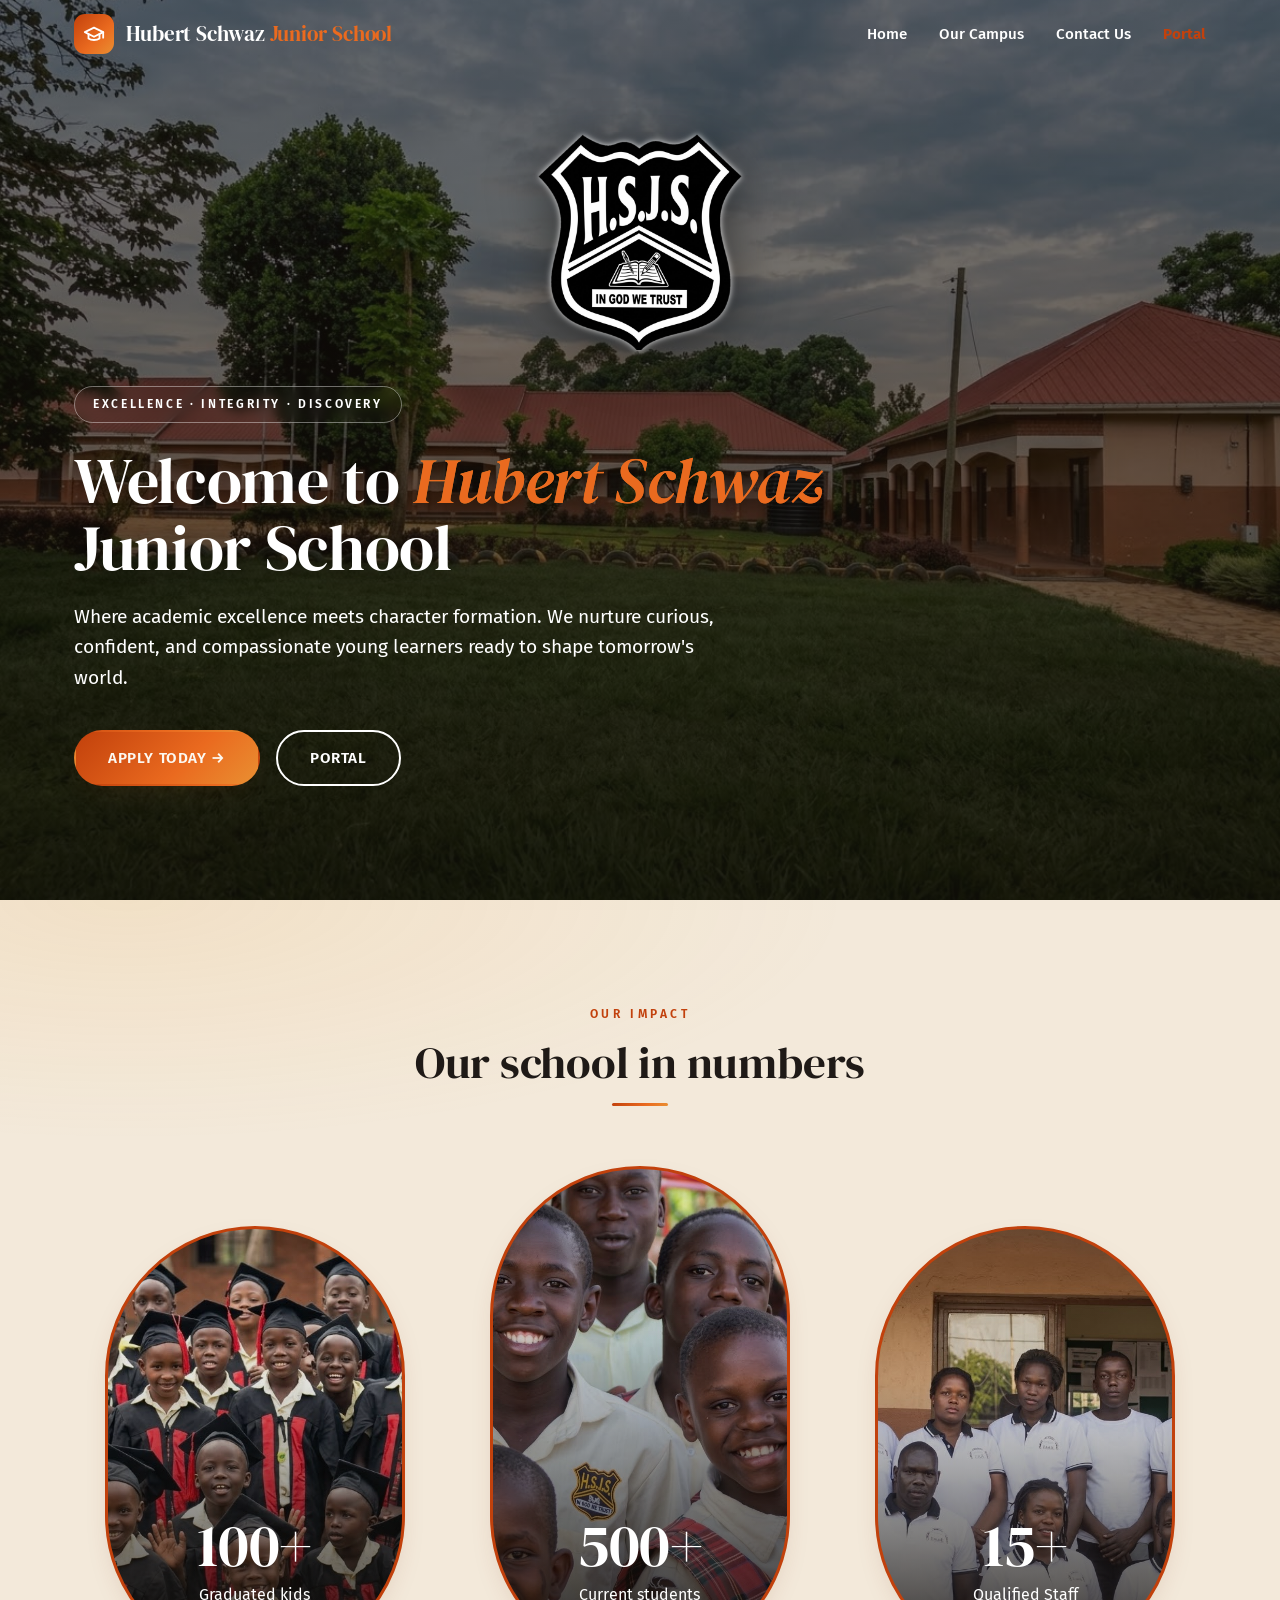
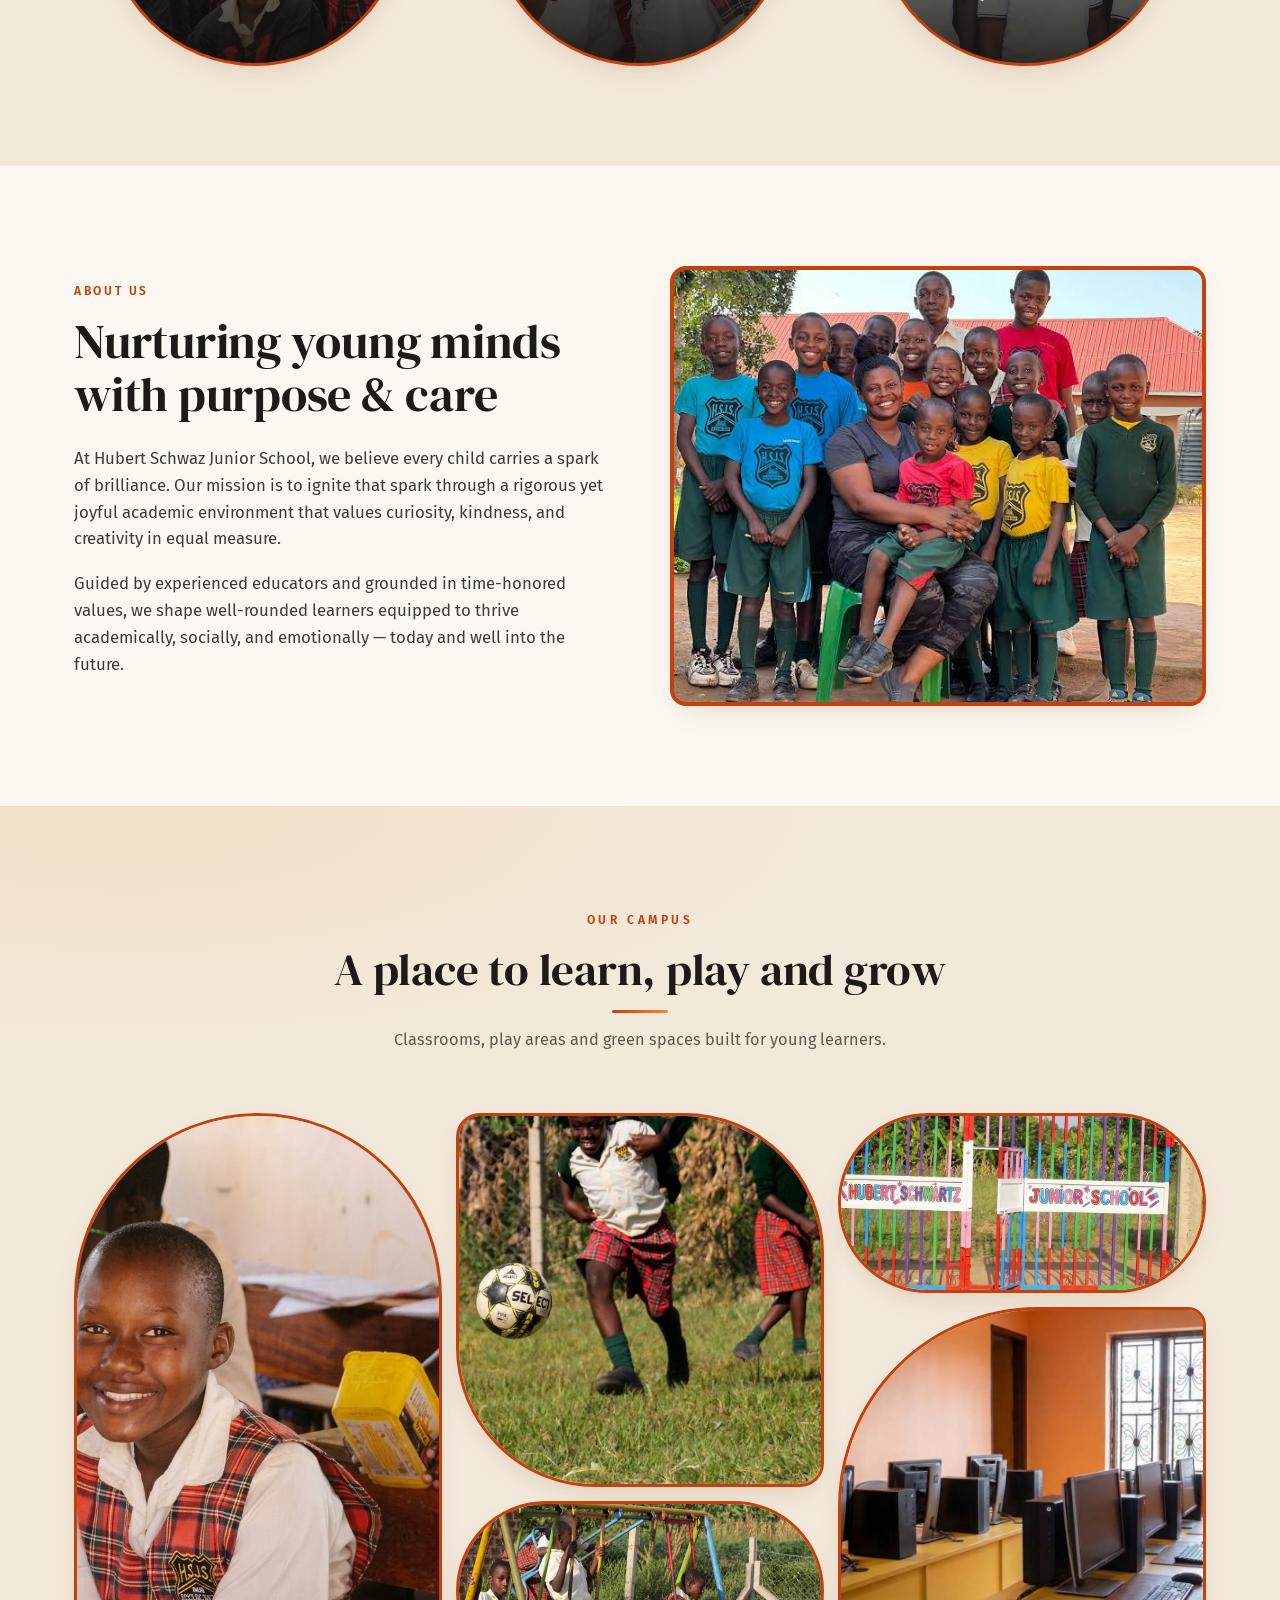
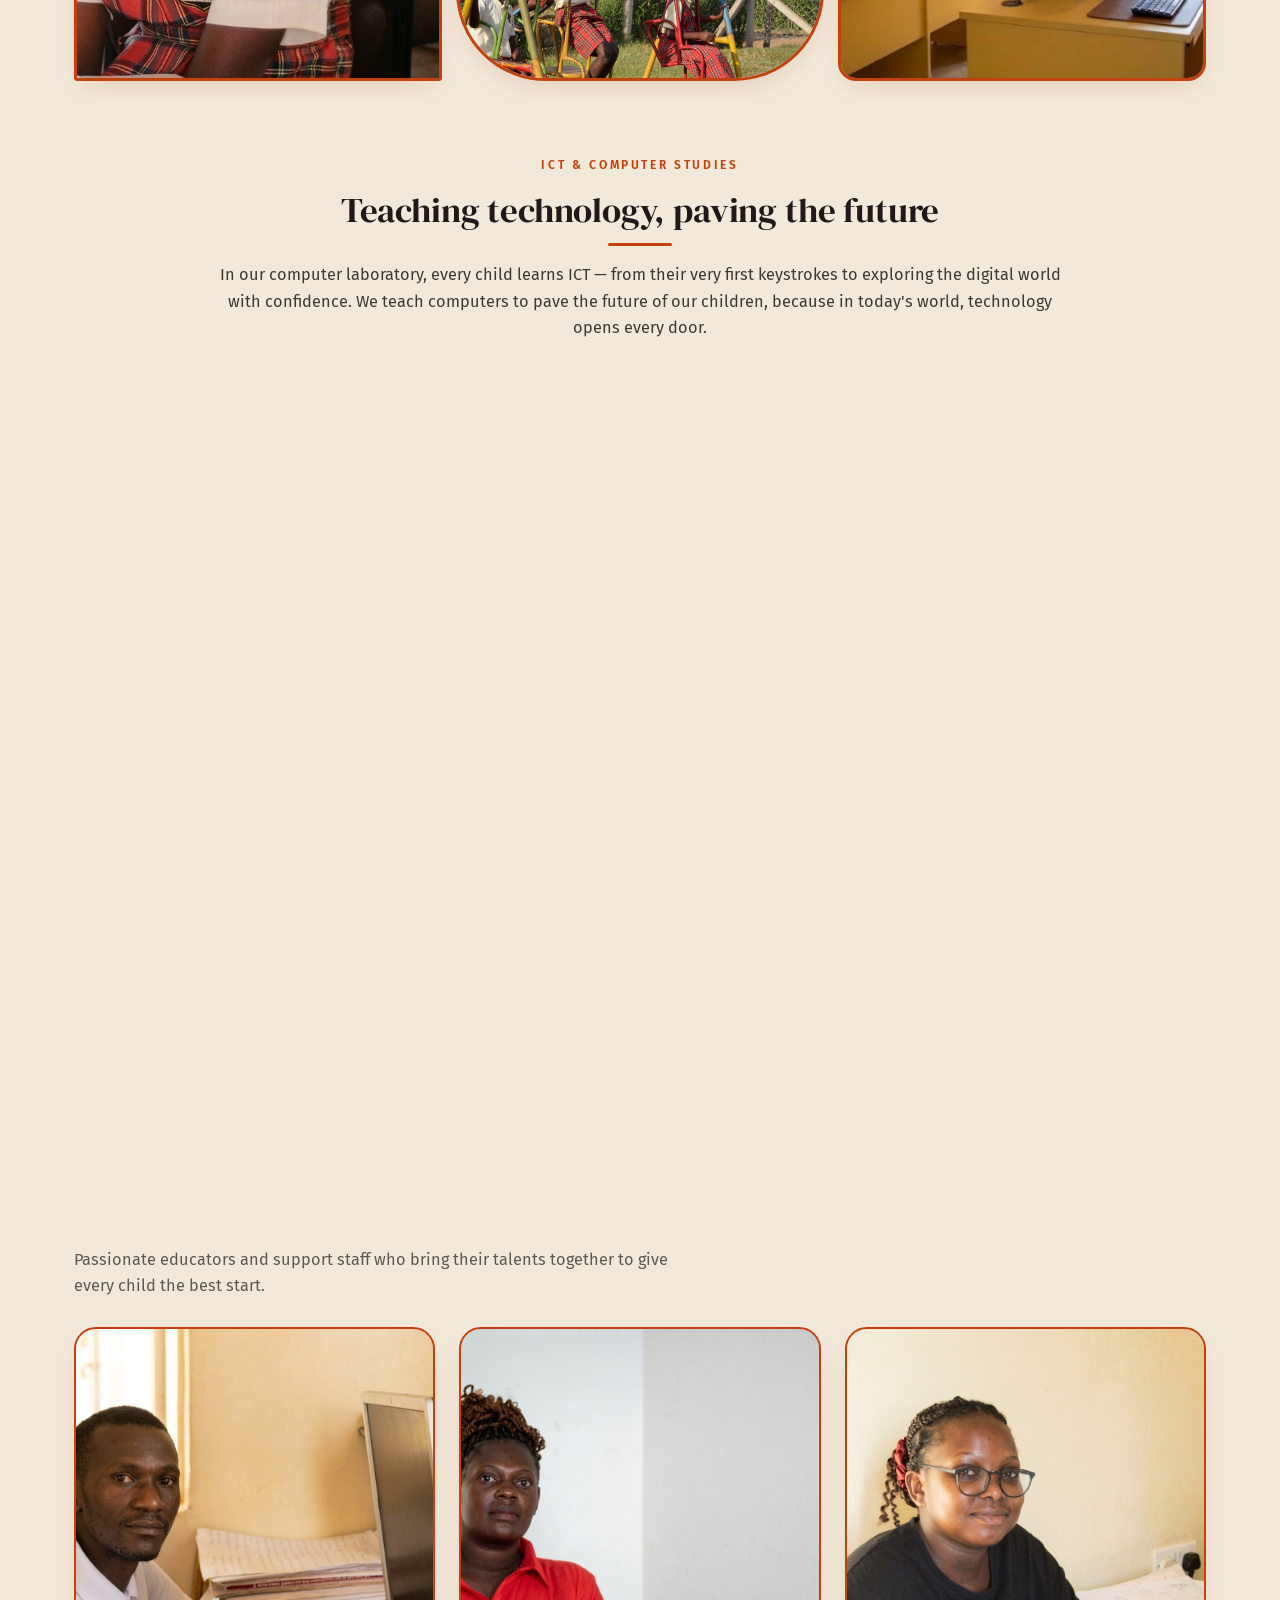
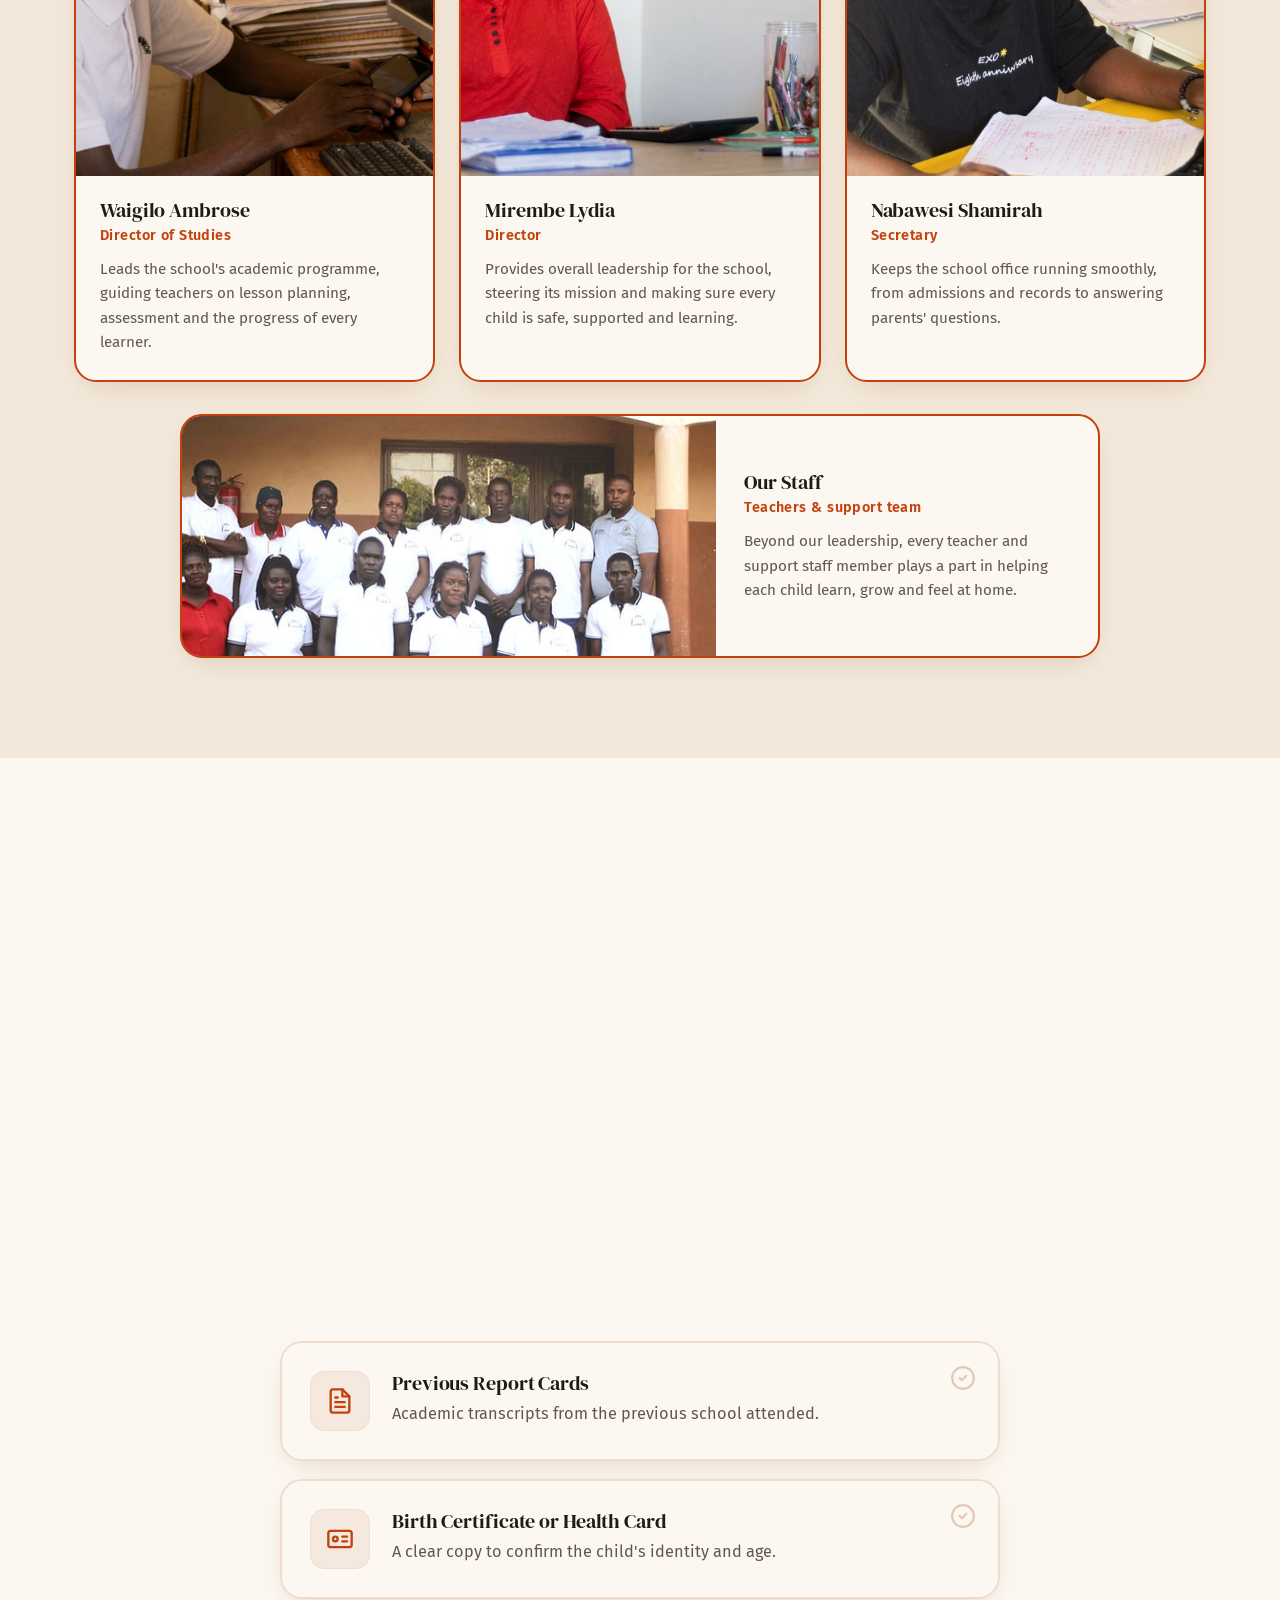
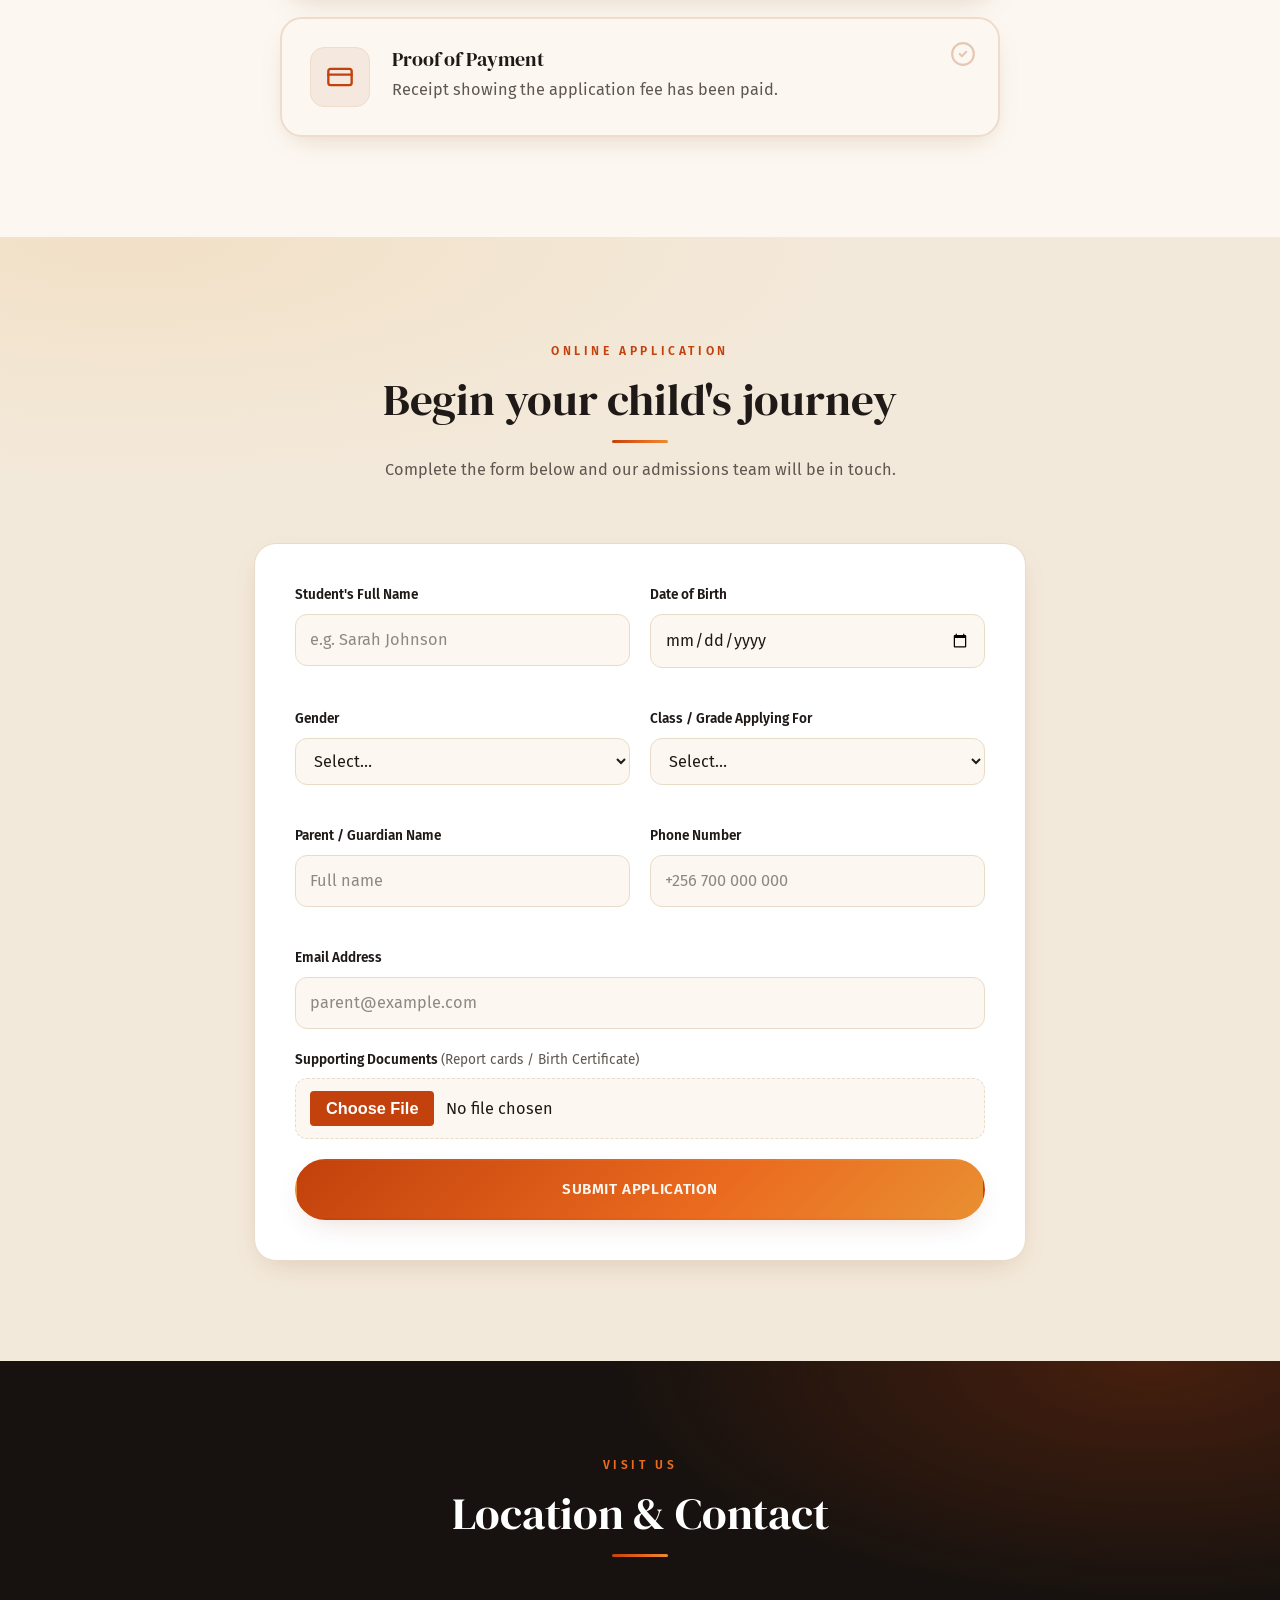
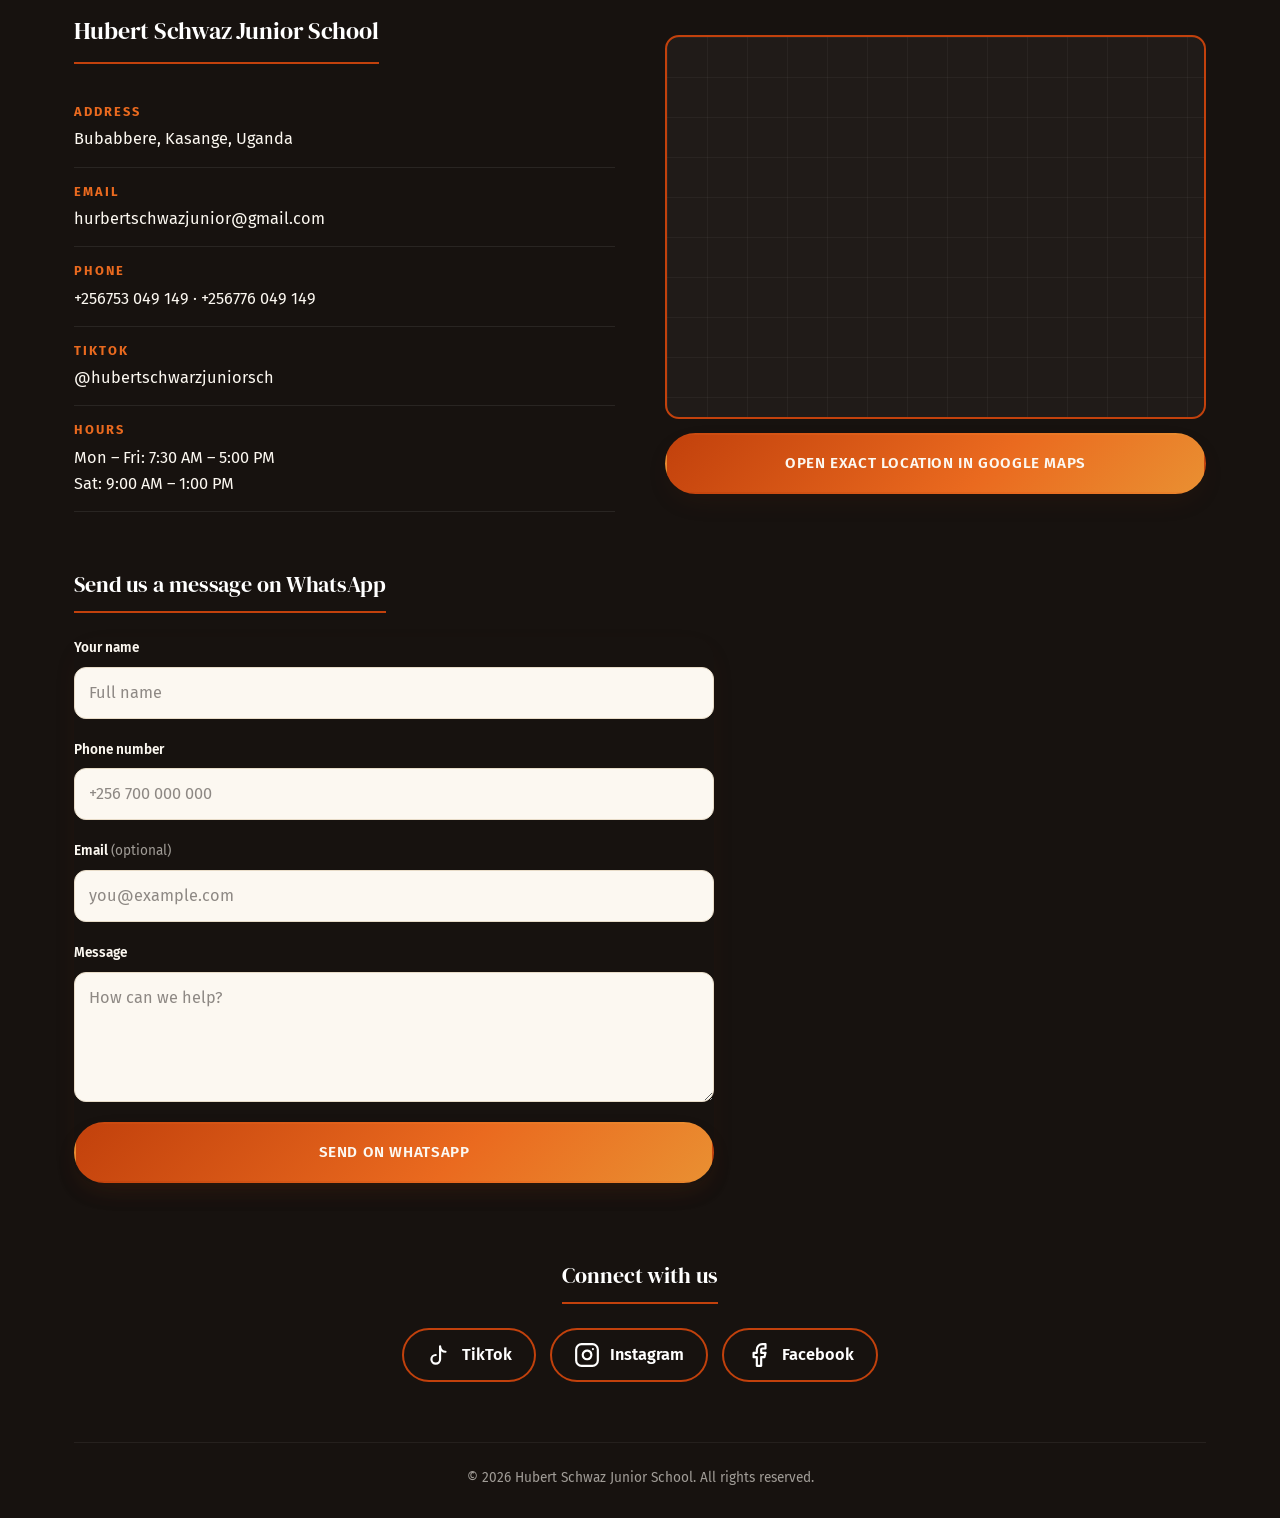
==== index.html @ 2637cc7a "Revise title and description in index.html Updated the title and description meta tags for clarity." ====
<!DOCTYPE html>
<html lang="en">
<head>
  <meta charset="utf-8">
  <meta name="viewport" content="width=device-width, initial-scale=1">

  <!-- Page title and description (what Google shows in search results) -->
  <title>Hubert Schwaz Junior School — official Website</title>
  <meta name="description" content="Hubert Schwaz Junior School BUBABBERE BUNJU,KASANGE UGANDA - Official website  . In God We Trust.">

  <!-- Google Search Console verification (keep this) -->
  <meta name="google-site-verification" content="YawaVP_ApHxMqiMVCT5IRRu7yBwYL5LCdvf6NdNUXjc">

  <!-- Link preview when the site is shared (WhatsApp, Facebook...) -->
  <meta property="og:title" content="Hubert Schwaz Junior School — Excellence in Education">
  <meta property="og:description" content="Hubert Schwaz Junior School BUBABBERE BUNJU,KASANGE UGANDA. nurtures curious, confident young learners through academic excellence and character formation.">
  <meta property="og:type" content="website">
  <meta name="twitter:card" content="summary_large_image">

  <link rel="icon" href="favicon.ico" type="image/x-icon">

  <!-- Fonts -->
  <link rel="preconnect" href="https://fonts.googleapis.com">
  <link rel="preconnect" href="https://fonts.gstatic.com" crossorigin>
  <link rel="stylesheet" href="https://fonts.googleapis.com/css2?family=DM+Serif+Display:ital@0;1&family=Fira+Sans:wght@400;500;600;700&display=swap">

  <!-- ALL THE DESIGN (colors, sizes, layout) is in style.css -->
  <link rel="stylesheet" href="style.css">
</head>
<body>

<!-- NAVBAR -->
<header class="navbar" id="navbar">
  <div class="nav-container">
    <a href="#home" class="nav-logo"><span class="logo-mark"><svg viewBox="0 0 24 24" width="22" height="22" fill="none" stroke="currentColor" stroke-width="2" stroke-linecap="round" stroke-linejoin="round" aria-hidden="true"><path d="M22 10 12 5 2 10l10 5 10-5z"/><path d="M6 12v5c3 2 9 2 12 0v-5"/><path d="M22 10v6"/></svg></span><span class="logo-text">Hubert Schwaz <span>Junior School</span></span></a>
    <button class="nav-toggle" id="navToggle" aria-label="Toggle menu">
      <span></span><span></span><span></span>
    </button>
    <nav class="nav-links" id="navLinks">
      <a href="#home">Home</a>
      <a href="#campus">Our Campus</a>
      <a href="#location">Contact Us</a>
      <a href="https://hubertschwartzjuniorschool.onrender.com/" class="nav-portal" target="_blank" rel="noopener">Portal</a>
    </nav>
  </div>
</header>

<!-- HERO -->
<section class="hero" id="home">
  <div class="hero-overlay"></div>
  <div class="hero-badge"><img src="badge.jpg" alt="Hurbert Schwaz Junior School badge" /></div>
  <div class="hero-content">
    <span class="hero-eyebrow">Excellence · Integrity · Discovery</span>
    <h1>Welcome to <span class="accent">Hubert Schwaz</span> Junior School</h1>
    <p>Where academic excellence meets character formation. We nurture curious, confident, and compassionate young learners ready to shape tomorrow's world.</p>
    <div class="hero-actions">
      <a href="#apply" class="btn btn-primary">Apply Today <span aria-hidden="true">→</span></a>
      <a href="https://hubertschwartzjuniorschool.onrender.com/" class="btn btn-outline" target="_blank" rel="noopener">Portal</a>
    </div>
  </div>
</section>

<!-- STATS -->
<section class="section section-alt" id="stats">
  <div class="container">
    <div class="section-head">
      <span class="eyebrow">Our Impact</span>
      <h2>Our school in numbers</h2>
    </div>
    <!-- Edit the numbers with data-count. Photos: set data-photo to the file name WITHOUT the extension -->
    <div class="stat-row">
      <div class="stat" data-photo="IMG_1541"><strong class="count" data-count="100" data-suffix="+">100+</strong><span>Graduated kids</span></div>
      <div class="stat" data-photo="IMG_1540"><strong class="count" data-count="500" data-suffix="+">500+</strong><span>Current students</span></div>
      <div class="stat" data-photo="IMG_1539"><strong class="count" data-count="15" data-suffix="+">15+</strong><span>Qualified Staff</span></div>
    </div>
  </div>
</section>

<!-- ABOUT -->
<section class="section" id="about">
  <div class="container">
    <div class="grid-2">
      <div class="about-text">
        <span class="eyebrow">About Us</span>
        <h2>Nurturing young minds with purpose &amp; care</h2>
        <p>At Hubert Schwaz Junior School, we believe every child carries a spark of brilliance. Our mission is to ignite that spark through a rigorous yet joyful academic environment that values curiosity, kindness, and creativity in equal measure.</p>
        <p>Guided by experienced educators and grounded in time-honored values, we shape well-rounded learners equipped to thrive academically, socially, and emotionally — today and well into the future.</p>
      </div>
      <div class="about-image" aria-label="Students enjoying campus life"></div>
    </div>
  </div>
</section>

<!-- OUR CAMPUS -->
<section class="section section-alt" id="campus">
  <div class="container">
    <div class="section-head">
      <span class="eyebrow">Our Campus</span>
      <h2>A place to learn, play and grow</h2>
      <p class="lead">Classrooms, play areas and green spaces built for young learners.</p>
    </div>

    <!-- Photos change by themselves. Edit the CAMPUS_IMAGES list in script.js -->
    <div class="mosaic" id="mosaic" aria-label="Photos of our campus">
      <div class="tile t-arch"></div>
      <div class="tile t-leaf"></div>
      <div class="tile t-pill"></div>
      <div class="tile t-quarter"></div>
      <div class="tile t-pill2"></div>
    </div>

    <!-- ICT / Computer Laboratory -->
    <div class="ict">
      <div class="ict-text">
        <span class="eyebrow">ICT &amp; Computer Studies</span>
        <h3>Teaching technology, paving the future</h3>
        <p>In our computer laboratory, every child learns ICT &mdash; from their very first keystrokes to exploring the digital world with confidence. We teach computers to pave the future of our children, because in today's world, technology opens every door.</p>
        <blockquote class="ict-quote">&ldquo;The future belongs to the curious &mdash; and every great journey begins with a single click.&rdquo;</blockquote>
        <p class="ict-quote2">&ldquo;We don't just teach children to use computers; we teach them to shape the world that computers will build.&rdquo;</p>
      </div>
      <div class="ict-media"><img src="IMG_1524.JPG" alt="The computer laboratory at Hubert Schwaz Junior School" loading="lazy" /></div>
    </div>

    <h3 class="campus-sub">Meet our dedicated team</h3>
    <p class="team-intro">Passionate educators and support staff who bring their talents together to give every child the best start.</p>
    <div class="team">
      <article class="member">
        <div class="member-photo"><svg class="ph-icon" viewBox="0 0 24 24" width="72" height="72" fill="none" stroke="currentColor" stroke-width="1.4" stroke-linecap="round" stroke-linejoin="round" aria-hidden="true"><circle cx="12" cy="8" r="4"/><path d="M4 21c0-4.4 3.6-7 8-7s8 2.6 8 7"/></svg><img data-photo="IMG_1525" alt="Waigilo Ambrose"></div>
        <div class="member-body">
          <h4>Waigilo Ambrose</h4>
          <span class="role">Director of Studies</span>
          <p>Leads the school's academic programme, guiding teachers on lesson planning, assessment and the progress of every learner.</p>
        </div>
      </article>
      <article class="member">
        <div class="member-photo"><svg class="ph-icon" viewBox="0 0 24 24" width="72" height="72" fill="none" stroke="currentColor" stroke-width="1.4" stroke-linecap="round" stroke-linejoin="round" aria-hidden="true"><circle cx="12" cy="8" r="4"/><path d="M4 21c0-4.4 3.6-7 8-7s8 2.6 8 7"/></svg><img data-photo="IMG_1518" alt="Mirembe Lydia"></div>
        <div class="member-body">
          <h4>Mirembe Lydia</h4>
          <span class="role">Director</span>
          <p>Provides overall leadership for the school, steering its mission and making sure every child is safe, supported and learning.</p>
        </div>
      </article>
      <article class="member">
        <div class="member-photo"><svg class="ph-icon" viewBox="0 0 24 24" width="72" height="72" fill="none" stroke="currentColor" stroke-width="1.4" stroke-linecap="round" stroke-linejoin="round" aria-hidden="true"><circle cx="12" cy="8" r="4"/><path d="M4 21c0-4.4 3.6-7 8-7s8 2.6 8 7"/></svg><img data-photo="IMG_1517" alt="Nabawesi Shamirah"></div>
        <div class="member-body">
          <h4>Nabawesi Shamirah</h4>
          <span class="role">Secretary</span>
          <p>Keeps the school office running smoothly, from admissions and records to answering parents' questions.</p>
        </div>
      </article>
    </div>
    <article class="member member-wide">
      <div class="wide-photo"><svg class="ph-icon" viewBox="0 0 24 24" width="84" height="84" fill="none" stroke="currentColor" stroke-width="1.4" stroke-linecap="round" stroke-linejoin="round" aria-hidden="true"><circle cx="9" cy="8" r="3.5"/><path d="M2 21c0-3.8 3-6 7-6s7 2.2 7 6"/><circle cx="17" cy="9" r="2.8"/><path d="M17 14.5c3 0 5 1.8 5 4.5"/></svg><img data-photo="IMG_1514" alt="The staff of Hubert Schwaz Junior School"></div>
      <div class="member-body">
        <h4>Our Staff</h4>
        <span class="role">Teachers &amp; support team</span>
        <p>Beyond our leadership, every teacher and support staff member plays a part in helping each child learn, grow and feel at home.</p>
      </div>
    </article>
  </div>
</section>

<!-- REQUIREMENTS -->
<section class="section" id="requirements">
  <div class="container">
    <div class="section-head">
      <span class="eyebrow">Admissions</span>
      <h2>Basic Requirements</h2>
      <p class="lead">Please have the following documents ready before submitting your application.</p>
    </div>
    <div class="req-list">
      <div class="req active" role="button" tabindex="0" aria-pressed="true"><div class="req-icon"><svg viewBox="0 0 24 24" width="28" height="28" fill="none" stroke="currentColor" stroke-width="2" stroke-linecap="round" stroke-linejoin="round" aria-hidden="true"><rect x="8" y="2" width="8" height="4" rx="1"/><path d="M16 4h2a2 2 0 0 1 2 2v14a2 2 0 0 1-2 2H6a2 2 0 0 1-2-2V6a2 2 0 0 1 2-2h2"/><path d="M12 11h4M12 16h4M8 11h.01M8 16h.01"/></svg></div><div class="req-body"><h4>Admission Application Form</h4><p>Fully completed and signed by parent or guardian.</p></div><span class="req-check"><svg viewBox="0 0 24 24" width="26" height="26" fill="none" stroke="currentColor" stroke-width="2" stroke-linecap="round" stroke-linejoin="round" aria-hidden="true"><circle cx="12" cy="12" r="10"/><path d="m9 12 2 2 4-4"/></svg></span></div>
      <div class="req" role="button" tabindex="0" aria-pressed="false"><div class="req-icon"><svg viewBox="0 0 24 24" width="28" height="28" fill="none" stroke="currentColor" stroke-width="2" stroke-linecap="round" stroke-linejoin="round" aria-hidden="true"><rect x="3" y="3" width="18" height="18" rx="2"/><circle cx="9" cy="9" r="2"/><path d="m21 15-3.1-3.1a2 2 0 0 0-2.8 0L6 21"/></svg></div><div class="req-body"><h4>2 Passport-Sized Photos</h4><p>Recent color photographs of the child with a plain background.</p></div><span class="req-check"><svg viewBox="0 0 24 24" width="26" height="26" fill="none" stroke="currentColor" stroke-width="2" stroke-linecap="round" stroke-linejoin="round" aria-hidden="true"><circle cx="12" cy="12" r="10"/><path d="m9 12 2 2 4-4"/></svg></span></div>
      <div class="req" role="button" tabindex="0" aria-pressed="false"><div class="req-icon"><svg viewBox="0 0 24 24" width="28" height="28" fill="none" stroke="currentColor" stroke-width="2" stroke-linecap="round" stroke-linejoin="round" aria-hidden="true"><path d="M14 2H6a2 2 0 0 0-2 2v16a2 2 0 0 0 2 2h12a2 2 0 0 0 2-2V8z"/><path d="M14 2v6h6M16 13H8M16 17H8M10 9H8"/></svg></div><div class="req-body"><h4>Previous Report Cards</h4><p>Academic transcripts from the previous school attended.</p></div><span class="req-check"><svg viewBox="0 0 24 24" width="26" height="26" fill="none" stroke="currentColor" stroke-width="2" stroke-linecap="round" stroke-linejoin="round" aria-hidden="true"><circle cx="12" cy="12" r="10"/><path d="m9 12 2 2 4-4"/></svg></span></div>
      <div class="req" role="button" tabindex="0" aria-pressed="false"><div class="req-icon"><svg viewBox="0 0 24 24" width="28" height="28" fill="none" stroke="currentColor" stroke-width="2" stroke-linecap="round" stroke-linejoin="round" aria-hidden="true"><rect x="2" y="5" width="20" height="14" rx="2"/><circle cx="8" cy="12" r="2"/><path d="M14 10h4M14 14h4"/></svg></div><div class="req-body"><h4>Birth Certificate or Health Card</h4><p>A clear copy to confirm the child's identity and age.</p></div><span class="req-check"><svg viewBox="0 0 24 24" width="26" height="26" fill="none" stroke="currentColor" stroke-width="2" stroke-linecap="round" stroke-linejoin="round" aria-hidden="true"><circle cx="12" cy="12" r="10"/><path d="m9 12 2 2 4-4"/></svg></span></div>
      <div class="req" role="button" tabindex="0" aria-pressed="false"><div class="req-icon"><svg viewBox="0 0 24 24" width="28" height="28" fill="none" stroke="currentColor" stroke-width="2" stroke-linecap="round" stroke-linejoin="round" aria-hidden="true"><rect x="2" y="5" width="20" height="14" rx="2"/><path d="M2 10h20"/></svg></div><div class="req-body"><h4>Proof of Payment</h4><p>Receipt showing the application fee has been paid.</p></div><span class="req-check"><svg viewBox="0 0 24 24" width="26" height="26" fill="none" stroke="currentColor" stroke-width="2" stroke-linecap="round" stroke-linejoin="round" aria-hidden="true"><circle cx="12" cy="12" r="10"/><path d="m9 12 2 2 4-4"/></svg></span></div>
    </div>
  </div>
</section>

<!-- APPLICATION -->
<section class="section section-alt" id="apply">
  <div class="container container-narrow">
    <div class="section-head">
      <span class="eyebrow">Online Application</span>
      <h2>Begin your child's journey</h2>
      <p class="lead">Complete the form below and our admissions team will be in touch.</p>
    </div>
    <form class="form" id="applyForm">
      <div class="form-row">
        <div class="field"><label>Student's Full Name</label><input type="text" name="fullName" required placeholder="e.g. Sarah Johnson" /></div>
        <div class="field"><label>Date of Birth</label><input type="date" name="dob" required /></div>
      </div>
      <div class="form-row">
        <div class="field"><label>Gender</label>
          <select name="gender" required>
            <option value="" disabled selected>Select…</option>
            <option>Female</option><option>Male</option><option>Other</option>
          </select>
        </div>
        <div class="field"><label>Class / Grade Applying For</label>
          <select name="grade" required>
            <option value="" disabled selected>Select…</option>
            <option>Nursery</option><option>Grade 1</option><option>Grade 2</option>
            <option>Grade 3</option><option>Grade 4</option><option>Grade 5</option><option>Grade 6</option>
          </select>
        </div>
      </div>
      <div class="form-row">
        <div class="field"><label>Parent / Guardian Name</label><input type="text" name="parent" required placeholder="Full name" /></div>
        <div class="field"><label>Phone Number</label><input type="tel" name="phone" required placeholder="+256 700 000 000" /></div>
      </div>
      <div class="field"><label>Email Address</label><input type="email" name="email" required placeholder="parent@example.com" /></div>
      <div class="field">
        <label>Supporting Documents <span class="muted">(Report cards / Birth Certificate)</span></label>
        <input type="file" name="docs" accept=".pdf,.jpg,.jpeg,.png" class="file-input" />
      </div>
      <button type="submit" class="btn btn-primary btn-block">Submit Application</button>
    </form>
  </div>
</section>

<!-- FOOTER / CONTACT US -->
<footer class="footer" id="location">
  <div class="container">
    <div class="section-head light">
      <span class="eyebrow">Visit Us</span>
      <h2>Location & Contact</h2>
    </div>

    <div class="grid-2">
      <div class="contact">
        <h3>Hubert Schwaz Junior School</h3>
        <ul class="contact-list">
          <li><strong>Address</strong><span>Bubabbere, Kasange, Uganda</span></li>
          <li><strong>Email</strong><span><a href="mailto:hubertschwazjunior@gmail.com">hurbertschwazjunior@gmail.com</a></span></li>
          <li><strong>Phone</strong><span><a href="tel:+256753049149">+256753 049 149</a> · <a href="tel:+256776049149">+256776 049 149</a></span></li>
          <li><strong>TikTok</strong><span><a href="https://www.tiktok.com/@hubertschwarzjuniorsch?_r=1&_t=ZS-9BA4HCjO0Lk" target="_blank" rel="noopener">@hubertschwarzjuniorsch</a></span></li>
          <li><strong>Hours</strong><span>Mon – Fri: 7:30 AM – 5:00 PM<br/>Sat: 9:00 AM – 1:00 PM</span></li>
        </ul>
      </div>
      <!-- Map: shows the area on the page, and the button opens your exact Google Maps pin -->
      <div>
        <div class="map">
          <iframe title="Hubert Schwaz Junior School location" loading="lazy" allowfullscreen referrerpolicy="strict-origin-when-cross-origin" src="https://www.google.com/maps/embed?pb=!1m18!1m12!1m3!1d3989.8119602244997!2d32.30227867584398!3d0.10230426431347087!2m3!1f0!2f0!3f0!3m2!1i1024!2i768!4f13.1!3m3!1m2!1s0x177d7922c24132cd%3A0x7901447308bc2eb5!2sHubert%20Schwarz%20Junior%20School!5e0!3m2!1sen!2sug!4v1793916110715!5m2!1sen!2sug"></iframe>
        </div>
        <a class="btn btn-primary btn-block map-btn" href="https://maps.app.goo.gl/n6F28XHnsD4p2q9h6?g_st=ic" target="_blank" rel="noopener">Open exact location in Google Maps</a>
      </div>
    </div>

    <h3 class="footer-sub">Send us a message on WhatsApp</h3>
    <form class="wa-form" id="contactForm">
      <div class="field"><label>Your name</label><input type="text" name="name" required placeholder="Full name" /></div>
      <div class="field"><label>Phone number</label><input type="tel" name="phone" required placeholder="+256 700 000 000" /></div>
      <div class="field"><label>Email <span class="muted">(optional)</span></label><input type="email" name="email" placeholder="you@example.com" /></div>
      <div class="field"><label>Message</label><textarea name="message" rows="4" required placeholder="How can we help?"></textarea></div>
      <button type="submit" class="btn btn-primary btn-block">Send on WhatsApp</button>
    </form>

    <div class="connect">
      <h3 class="footer-sub">Connect with us</h3>
      <div class="socials">
        <a class="social" href="https://www.tiktok.com/@hubertschwarzjuniorsch?_r=1&_t=ZS-9BA4HCjO0Lk" target="_blank" rel="noopener"><svg class="" viewBox="0 0 24 24" width="26" height="26" fill="none" stroke="currentColor" stroke-width="2" stroke-linecap="round" stroke-linejoin="round" aria-hidden="true"><path d="M9 12a4 4 0 1 0 4 4V4a5 5 0 0 0 5 5"/></svg><span>TikTok</span></a>
        <a class="social" href="https://www.instagram.com/yourschool" target="_blank" rel="noopener"><svg class="" viewBox="0 0 24 24" width="26" height="26" fill="none" stroke="currentColor" stroke-width="2" stroke-linecap="round" stroke-linejoin="round" aria-hidden="true"><rect x="2" y="2" width="20" height="20" rx="5" ry="5"/><path d="M16 11.37A4 4 0 1 1 12.63 8 4 4 0 0 1 16 11.37z"/><line x1="17.5" y1="6.5" x2="17.51" y2="6.5"/></svg><span>Instagram</span></a>
        <a class="social" href="https://www.facebook.com/yourschool" target="_blank" rel="noopener"><svg class="" viewBox="0 0 24 24" width="26" height="26" fill="none" stroke="currentColor" stroke-width="2" stroke-linecap="round" stroke-linejoin="round" aria-hidden="true"><path d="M18 2h-3a5 5 0 0 0-5 5v3H7v4h3v8h4v-8h3l1-4h-4V7a1 1 0 0 1 1-1h3z"/></svg><span>Facebook</span></a>
      </div>
    </div>

    <div class="copyright">© 2026 Hubert Schwaz Junior School. All rights reserved.</div>
  </div>
</footer>

  <!-- ALL THE BEHAVIOUR (menu, forms, slideshow, animations) is in script.js -->
  <script src="script.js"></script>
</body>
</html>
---- style.css ----
/* =====================================================
   HUBERT SCHWAZ JUNIOR SCHOOL - WEBSITE DESIGN (style.css)
   Colors and sizes are near the top (":root"). Each
   section below has a heading comment like this one.
   ===================================================== */

/* ---------- Navbar glass settings (change these numbers to adjust the glass) ---------- */
:root{
  --glass-top:.34;      /* tint at the top of the bar.    LOWER number = MORE transparent */
  --glass-bottom:.18;   /* tint at the bottom of the bar. LOWER number = MORE transparent */
  --glass-blur:20px;    /* how much the page behind is blurred */
}

/* ---------- Browser reset (keeps every browser looking the same) ---------- */
*,::after,::before{box-sizing:border-box;margin:0;padding:0;border:0 solid;border-color:var(--border)}
html{line-height:1.5;-webkit-text-size-adjust:100%;tab-size:4;-webkit-tap-highlight-color:transparent}
h1,h2,h3,h4,h5,h6{font-size:inherit;font-weight:inherit}
b,strong{font-weight:bolder}
hr{height:0;color:inherit;border-top-width:1px}
img,svg,video,canvas,audio,iframe,embed,object{display:block;vertical-align:middle}
img,video{max-width:100%;height:auto}
button,input,select,optgroup,textarea{font:inherit;letter-spacing:inherit;color:inherit;border-radius:0;background-color:transparent;opacity:1}
ol,ul,menu{list-style:none}
table{text-indent:0;border-color:inherit;border-collapse:collapse}
textarea{resize:vertical}
::placeholder{opacity:1;color:color-mix(in oklab,currentcolor 50%,transparent)}
button,[type=button],[type=reset],[type=submit]{-webkit-appearance:button;appearance:button}
[hidden]:where(:not([hidden=until-found])){display:none!important}

/* ---------- Base ---------- */
:root{
  --cream:#FDFBF7;
  --cream-dark:#F4EFE5;
  --orange:#CC5500;
  --orange-dark:#A84600;
  --orange-light:#E2691A;
  --charcoal:#2C2C2C;
  --muted:#6b6b6b;
  --border:#E6DFD3;
  --shadow:0 8px 24px rgba(44,44,44,.08);
}
*{box-sizing:border-box;margin:0;padding:0}
html{scroll-behavior:smooth}
body{
  font-family:'Segoe UI',-apple-system,BlinkMacSystemFont,Helvetica,Arial,sans-serif;
  background:var(--cream);color:var(--charcoal);line-height:1.6;-webkit-font-smoothing:antialiased;
}
a{color:inherit;text-decoration:none}
img{max-width:100%;display:block}
h1,h2,h3,h4{font-family:Georgia,'Times New Roman',serif;color:var(--charcoal);line-height:1.2;letter-spacing:-.01em}

.container{max-width:1180px;margin:0 auto;padding:0 24px}
.container-narrow{max-width:820px}

/* ---------- Navbar ---------- */
.navbar{position:fixed;top:0;left:0;right:0;z-index:100;background:linear-gradient(180deg,rgba(253,251,247,var(--glass-top)),rgba(253,251,247,var(--glass-bottom)));backdrop-filter:blur(var(--glass-blur)) saturate(180%);-webkit-backdrop-filter:blur(var(--glass-blur)) saturate(180%);box-shadow:0 8px 32px rgba(44,44,44,.08);transition:all .3s}
.nav-container{max-width:1180px;margin:0 auto;padding:14px 24px;display:flex;align-items:center;justify-content:space-between}
.nav-logo{font-family:Georgia,serif;font-size:1.25rem;font-weight:700;color:var(--charcoal)}
.nav-logo span{color:var(--orange)}
.nav-links{display:flex;gap:32px}
.nav-links a{font-size:.95rem;font-weight:500;color:var(--charcoal);position:relative;padding:6px 0;transition:color .2s}
.nav-links a::after{content:"";position:absolute;left:0;bottom:0;width:0;height:2px;background:var(--orange);transition:width .25s}
.nav-links a:hover{color:var(--orange)}
.nav-links a:hover::after{width:100%}
.nav-toggle{display:none;background:none;border:none;cursor:pointer;flex-direction:column;gap:5px;padding:6px}
.nav-toggle span{display:block;width:26px;height:3px;background:var(--orange);border-radius:2px;transition:all .3s}
.nav-toggle.active span:nth-child(1){transform:translateY(8px) rotate(45deg)}
.nav-toggle.active span:nth-child(2){opacity:0}
.nav-toggle.active span:nth-child(3){transform:translateY(-8px) rotate(-45deg)}

/* ---------- Buttons ---------- */
.btn{display:inline-block;padding:14px 32px;font-size:.95rem;font-weight:600;letter-spacing:.05em;text-transform:uppercase;border:2px solid transparent;border-radius:6px;cursor:pointer;transition:all .25s ease;text-align:center}
.btn-primary{background:var(--orange);color:var(--cream);box-shadow:0 6px 18px rgba(204,85,0,.25)}
.btn-primary:hover{background:var(--orange-dark);transform:translateY(-2px);box-shadow:0 10px 24px rgba(204,85,0,.35)}
.btn-block{width:100%;padding:16px}

/* ---------- Hero ---------- */
.hero{position:relative;min-height:100vh;display:flex;align-items:center;justify-content:center;color:#fff;text-align:center;overflow:hidden;
  background-image:linear-gradient(rgba(20,15,10,.55),rgba(20,15,10,.7)),url('https://images.unsplash.com/photo-1580582932707-520aed937b7b?auto=format&fit=crop&w=1920&q=80');
  background-size:cover;background-position:center;background-attachment:fixed;
}
.hero-content{max-width:900px;padding:120px 24px 80px;animation:fadeUp 1s ease both}
.hero-eyebrow{display:inline-block;padding:8px 18px;border:1px solid rgba(255,255,255,.4);border-radius:999px;font-size:.75rem;letter-spacing:.25em;text-transform:uppercase;margin-bottom:24px;backdrop-filter:blur(6px)}
.hero h1{font-size:clamp(2.2rem,5vw,4.4rem);color:var(--orange-light);margin-bottom:20px;text-shadow:0 4px 20px rgba(0,0,0,.4)}
.hero p{font-size:clamp(1rem,1.5vw,1.25rem);max-width:640px;margin:0 auto 40px;opacity:.92}
@keyframes fadeUp{from{opacity:0;transform:translateY(30px)}to{opacity:1;transform:translateY(0)}}

/* ---------- Sections ---------- */
.section{padding:100px 0}
.section-alt{background:var(--cream-dark)}
.section-head{text-align:center;margin-bottom:60px}
.section-head .eyebrow,.eyebrow{display:inline-block;font-size:.75rem;letter-spacing:.3em;text-transform:uppercase;color:var(--orange);font-weight:600;margin-bottom:14px}
.section-head h2{font-size:clamp(1.9rem,3.5vw,2.8rem);margin-bottom:14px}
.section-head .lead{color:var(--muted);max-width:600px;margin:0 auto}
.section-head.light h2,.section-head.light .eyebrow{color:#fff}
.section-head.light .eyebrow{color:var(--orange-light)}

/* ---------- About ---------- */
.grid-2{display:grid;grid-template-columns:1fr 1fr;gap:60px;align-items:center}
.about-text h3{font-size:1.4rem;color:var(--orange);margin:24px 0 10px}
.about-text h3:first-child{margin-top:0}
.about-text p{color:var(--charcoal);opacity:.85}
.about-image{min-height:440px;border-radius:16px;box-shadow:var(--shadow);border:4px solid var(--orange);
  background-image:url('https://images.unsplash.com/photo-1503676260728-1c00da094a0b?auto=format&fit=crop&w=1200&q=80');
  background-size:cover;background-position:center;
}

/* ---------- Cards (Requirements) ---------- */
.cards{display:grid;grid-template-columns:repeat(auto-fit,minmax(240px,1fr));gap:24px}
.card{background:var(--cream);border:2px solid var(--orange);border-radius:12px;padding:32px 26px;transition:all .3s;position:relative;overflow:hidden}
.card:hover{transform:translateY(-6px);box-shadow:0 14px 30px rgba(204,85,0,.15)}
.card-num{font-family:Georgia,serif;font-size:2.2rem;color:var(--orange);font-weight:700;display:block;margin-bottom:10px;opacity:.7}
.card h4{font-size:1.15rem;margin-bottom:8px;color:var(--charcoal)}
.card p{color:var(--muted);font-size:.95rem}

/* ---------- Form ---------- */
.form{background:#fff;border:1px solid var(--border);border-radius:14px;padding:40px;box-shadow:var(--shadow)}
.form-row{display:grid;grid-template-columns:1fr 1fr;gap:20px;margin-bottom:20px}
.field{margin-bottom:20px;display:flex;flex-direction:column}
.field label{font-size:.85rem;font-weight:600;color:var(--charcoal);margin-bottom:8px}
.field .muted{font-weight:400;color:var(--muted)}
.field input,.field select{
  font:inherit;color:var(--charcoal);background:var(--cream);
  border:1.5px solid var(--border);border-radius:6px;padding:12px 14px;outline:none;transition:all .2s;
}
.field input:focus,.field select:focus{border-color:var(--orange);box-shadow:0 0 0 3px rgba(204,85,0,.15)}
.file-input{padding:10px;border-style:dashed!important;cursor:pointer}
.file-input::file-selector-button{background:var(--orange);color:#fff;border:none;padding:8px 16px;border-radius:4px;cursor:pointer;margin-right:12px;font-weight:600}

/* ---------- Footer ---------- */
.footer{background:var(--charcoal);color:var(--cream);padding:90px 0 30px}
.footer .grid-2{gap:50px}
.contact h3{color:#fff;font-size:1.5rem;margin-bottom:24px;padding-bottom:16px;border-bottom:2px solid var(--orange);display:inline-block}
.contact-list{list-style:none}
.contact-list li{display:flex;flex-direction:column;padding:14px 0;border-bottom:1px solid rgba(255,255,255,.08)}
.contact-list strong{color:var(--orange-light);font-size:.8rem;letter-spacing:.15em;text-transform:uppercase;margin-bottom:4px}
.contact-list a:hover{color:var(--orange-light)}
.map{min-height:380px;border-radius:14px;border:2px solid var(--orange);background:rgba(255,255,255,.04);display:flex;align-items:center;justify-content:center;
  background-image:linear-gradient(rgba(255,255,255,.04) 1px,transparent 1px),linear-gradient(90deg,rgba(255,255,255,.04) 1px,transparent 1px);
  background-size:40px 40px;
}
.map-inner{text-align:center}
.map-pin{font-size:3rem;display:block;margin-bottom:12px}
.map-inner p{color:var(--cream);opacity:.85}
.map-inner small{opacity:.6}
.copyright{margin-top:60px;padding-top:24px;border-top:1px solid rgba(255,255,255,.1);text-align:center;font-size:.85rem;opacity:.6}

/* ---------- Responsive ---------- */
@media(max-width:860px){
  .grid-2{grid-template-columns:1fr;gap:40px}
  .form-row{grid-template-columns:1fr;gap:0;margin-bottom:0}
  .form{padding:28px}
  .section{padding:70px 0}
  .nav-toggle{display:flex}
  .nav-links{position:absolute;top:100%;left:0;right:0;background:var(--cream);flex-direction:column;gap:0;padding:10px 24px 20px;border-bottom:1px solid var(--border);transform:translateY(-10px);opacity:0;pointer-events:none;transition:all .25s}
  .nav-links.open{transform:translateY(0);opacity:1;pointer-events:auto}
  .nav-links a{padding:14px 0;border-bottom:1px solid var(--border)}
  .nav-links a:last-child{border-bottom:none}
  .hero{background-attachment:scroll}
  .about-image{min-height:300px}
}

/* =====================================================
   ADDITIONS
   ===================================================== */

/* Portal link in the navbar */
.nav-links a.nav-portal{color:var(--orange);font-weight:700}

/* Our Campus gallery */
.gallery{display:grid;grid-template-columns:repeat(3,1fr);grid-auto-rows:240px;gap:16px}
.shot{border-radius:12px;border:2px solid var(--orange);background-color:var(--cream-dark);background-size:cover;background-position:center;transition:transform .3s,box-shadow .3s}
.shot:hover{transform:translateY(-4px);box-shadow:0 14px 30px rgba(204,85,0,.15)}
.shot.wide{grid-column:span 2}

/* Contact: map iframe, staff, WhatsApp form */
.map{overflow:hidden}
.map iframe{width:100%;height:100%;min-height:380px;border:0}
.footer-sub{color:#fff;font-size:1.4rem;margin:60px 0 24px;padding-bottom:12px;border-bottom:2px solid var(--orange);display:inline-block}
.staff{display:grid;grid-template-columns:repeat(auto-fit,minmax(200px,1fr));gap:20px}
.person{background:rgba(255,255,255,.05);border:1px solid rgba(255,255,255,.1);border-radius:12px;padding:28px 20px;text-align:center;transition:all .3s}
.person:hover{transform:translateY(-6px);border-color:var(--orange)}
.avatar{width:84px;height:84px;margin:0 auto 14px;border-radius:50%;background:var(--orange);color:#fff;display:flex;align-items:center;justify-content:center;font:700 1.5rem Georgia,serif;background-size:cover;background-position:center}
.person h4{color:#fff;font-size:1.05rem}
.person p{color:var(--cream);opacity:.7;font-size:.9rem}
.wa-form{max-width:640px}
.wa-form .field label{color:var(--cream)}
.wa-form .muted{color:var(--cream);opacity:.6}
.field textarea{font:inherit;color:var(--charcoal);background:var(--cream);border:1.5px solid var(--border);border-radius:6px;padding:12px 14px;outline:none;resize:vertical;transition:all .2s}
.field textarea:focus{border-color:var(--orange);box-shadow:0 0 0 3px rgba(204,85,0,.15)}

@media(max-width:860px){
  .gallery{grid-template-columns:1fr 1fr;grid-auto-rows:180px}
}

/* ---------- Hero buttons + staff inside Our Campus ---------- */
.hero-actions{display:flex;gap:16px;justify-content:center;flex-wrap:wrap}
.btn-outline{background:transparent;color:#fff;border-color:#fff}
.btn-outline:hover{background:#fff;color:var(--charcoal);transform:translateY(-2px)}

.campus-sub{font-size:1.6rem;color:var(--charcoal);margin:70px 0 24px;padding-bottom:12px;border-bottom:2px solid var(--orange);display:inline-block}
.section .person{background:var(--cream);border:2px solid var(--orange);box-shadow:none}
.section .person:hover{box-shadow:0 14px 30px rgba(204,85,0,.15)}
.section .person h4{color:var(--charcoal)}
.section .person p{color:var(--muted);opacity:1}

/* ---------- Stats capsules (FIXED: safe fallback if --img is not set yet) ---------- */
.stat-row{display:grid;grid-template-columns:repeat(3,1fr);gap:24px;align-items:end;justify-items:center}
.stat{width:100%;max-width:300px;height:440px;border-radius:999px;border:3px solid var(--orange);background-color:var(--orange-dark);
  background-image:linear-gradient(to top,rgba(20,15,10,.88),rgba(20,15,10,.1) 65%),var(--img,linear-gradient(#0000,#0000));background-size:cover;background-position:center;
  display:flex;flex-direction:column;justify-content:flex-end;align-items:center;text-align:center;padding:0 20px 56px;color:#fff;box-shadow:var(--shadow)}
.stat:nth-child(2){height:500px}
.stat strong{font:700 clamp(2.6rem,5vw,3.8rem) Georgia,serif;line-height:1;margin-bottom:6px}
.stat span{font-size:1rem}

/* ---------- Campus mosaic (photos change automatically) ---------- */
.mosaic{display:grid;grid-template-columns:repeat(6,1fr);grid-auto-rows:clamp(110px,15vw,180px);gap:14px}
.tile{position:relative;overflow:hidden;border:3px solid var(--orange);box-shadow:var(--shadow);background:linear-gradient(135deg,var(--cream-dark),#f0d9c4)}
.tile .layer{position:absolute;inset:0;background-size:cover;background-position:center;opacity:0;transform:scale(1.08);transition:opacity 1.2s ease,transform 6s ease}
.tile .layer.on{opacity:1;transform:scale(1)}
.t-arch{grid-column:1/3;grid-row:1/4;border-radius:999px 999px 18px 18px}
.t-leaf{grid-column:3/5;grid-row:1/3;border-radius:24px 140px 24px 140px}
.t-pill{grid-column:5/7;grid-row:1/2;border-radius:999px}
.t-quarter{grid-column:5/7;grid-row:2/4;border-radius:200px 18px 18px 18px}
.t-pill2{grid-column:3/5;grid-row:3/4;border-radius:999px}

/* ---------- Staff articles ---------- */
.team-intro{color:var(--muted);max-width:620px;margin-bottom:28px}
.team{display:grid;grid-template-columns:repeat(auto-fit,minmax(260px,1fr));gap:24px}
.member{background:var(--cream);border:2px solid var(--orange);border-radius:12px;overflow:hidden;transition:all .3s}
.member:hover{transform:translateY(-6px);box-shadow:0 14px 30px rgba(204,85,0,.15)}
.member-photo{position:relative;aspect-ratio:4/5;background:var(--orange);display:flex;align-items:center;justify-content:center;color:#fff;font:700 3rem Georgia,serif}
.member-photo img{position:absolute;inset:0;width:100%;height:100%;object-fit:cover}
.member-body{padding:22px 24px 26px}
.member-body h4{font-size:1.25rem;margin-bottom:2px}
.role{display:block;color:var(--orange);font-weight:600;font-size:.9rem;margin-bottom:10px}
.member-body p{color:var(--muted);font-size:.95rem}
.team-photo{margin-top:32px}
.team-photo img{width:100%;border-radius:12px;border:2px solid var(--orange)}
.team-photo figcaption{text-align:center;color:var(--muted);font-size:.9rem;margin-top:10px}

@media(max-width:860px){
  .stat-row{grid-template-columns:1fr}
  .stat,.stat:nth-child(2){height:400px}
  .mosaic{grid-template-columns:1fr 1fr;grid-auto-rows:140px}
  .t-arch{grid-column:1/3;grid-row:1/3}
  .t-leaf{grid-column:1/2;grid-row:3/5}
  .t-pill{grid-column:2/3;grid-row:3/4}
  .t-quarter{grid-column:2/3;grid-row:4/5}
  .t-pill2{grid-column:1/3;grid-row:5/6}
}

/* =====================================================
   Lovable-style look (fonts, transparent navbar,
   left-aligned hero, About, requirement cards, scroll reveal)
   ===================================================== */
body{font-family:'Inter','Segoe UI',-apple-system,Helvetica,Arial,sans-serif}
h1,h2,h3,h4,.nav-logo,.stat strong,.member-photo,.avatar{font-family:'Playfair Display',Georgia,serif}

/* Navbar: transparent on top, solid after scrolling */
.navbar{transition:background .4s ease,border-color .4s ease,box-shadow .4s ease,backdrop-filter .4s ease,-webkit-backdrop-filter .4s ease}
.nav-logo{display:flex;align-items:center;gap:12px;line-height:1.15}
.nav-logo .logo-mark{flex:none;width:44px;height:44px;border-radius:10px;background:var(--orange);color:#fff;display:flex;align-items:center;justify-content:center}
.nav-logo .logo-text{color:inherit}
.nav-logo .logo-text span{color:var(--orange-light)}
.navbar:not(.scrolled){background:transparent;box-shadow:none;backdrop-filter:blur(0px) saturate(100%);-webkit-backdrop-filter:blur(0px) saturate(100%)}
.navbar:not(.scrolled) .nav-logo{color:#fff}
.navbar:not(.scrolled) .nav-toggle span{background:#fff}
@media(min-width:861px){.navbar:not(.scrolled) .nav-links a:not(.nav-portal){color:#fff}}

/* Hero: left aligned */
.hero{justify-content:flex-start;text-align:left}
.hero-content{max-width:1180px;width:100%;margin:0 auto;padding:140px 24px 90px}
.hero h1{color:#fff;max-width:820px}
.hero h1 .accent{color:var(--orange-light)}
.hero p{margin:0 0 36px}
.hero-actions{justify-content:flex-start}

/* About */
.about-text h2{font-size:clamp(2rem,4vw,3rem);margin-bottom:24px}
.about-text p{font-size:1.05rem;margin-bottom:18px}

/* Scroll reveal: things glide up as you scroll */
.reveal{transition:opacity .9s ease,transform .9s cubic-bezier(.22,1,.36,1)}
.reveal:not(.in){opacity:0;transform:translateY(40px)}

/* Requirements */
.req-list{display:flex;flex-direction:column;gap:18px;max-width:720px;margin:0 auto}
.req{position:relative;display:flex;gap:22px;align-items:flex-start;padding:28px;background:var(--cream);border:2px solid #f0dccb;border-radius:20px;
  transition:opacity .9s ease,transform .9s cubic-bezier(.22,1,.36,1),border-color .7s ease,box-shadow .7s ease}
.req-icon{flex:none;width:60px;height:60px;border-radius:14px;background:#f5e8de;color:var(--orange);display:flex;align-items:center;justify-content:center;transition:background .7s ease,color .7s ease}
.req-body h4{font-size:1.25rem;margin-bottom:6px;padding-right:36px}
.req-body p{color:var(--muted)}
.req-check{position:absolute;top:22px;right:22px;color:#e5c8b3;transition:color .7s ease}
.req.active{border-color:var(--orange);box-shadow:0 14px 34px rgba(204,85,0,.18)}
.req.active .req-icon{background:var(--orange);color:#fff}
.req.active .req-check{color:var(--orange)}
@media(max-width:860px){.req{padding:22px;gap:16px}.req-icon{width:52px;height:52px}}
/* (removed: prefers-reduced-motion block that disabled animations on phones) */

/* =====================================================
   Entrance animation, hero scrolls away, click cards
   ===================================================== */
.nav-logo{font-size:1.3rem;font-weight:600}
.nav-logo .logo-mark{width:40px;height:40px;border-radius:11px}

/* Page load: header drops in, hero text rises one piece at a time */
@keyframes navIn{from{opacity:0;transform:translateY(-100%)}to{opacity:1;transform:none}}
.navbar{animation:navIn .9s cubic-bezier(.22,1,.36,1) both}
.hero{background-attachment:scroll;min-height:100vh;min-height:100svh}
.hero-content{animation:none}
.hero-eyebrow,.hero h1,.hero p,.hero-actions{animation:fadeUp 1s cubic-bezier(.22,1,.36,1) both}
.hero-eyebrow{animation-delay:.3s}
.hero h1{animation-delay:.45s}
.hero p{animation-delay:.6s}
.hero-actions{animation-delay:.75s}
/* (removed: prefers-reduced-motion block that disabled the hero animation) */

/* Requirement cards: tap or click to make a card bold and coloured */
.req{cursor:pointer;-webkit-tap-highlight-color:transparent}
.req:hover{border-color:#e6bfa3}
.req-icon{border:1px solid #f0dccb}
.req.active{border-color:var(--orange);box-shadow:0 0 0 2px var(--orange),0 14px 34px rgba(204,85,0,.2)}
.req.active .req-icon{border-color:var(--orange)}
.req:focus-visible{outline:3px solid var(--orange-light);outline-offset:3px}

/* =====================================================
   School badge in the hero + wide staff card
   ===================================================== */
.hero{flex-direction:column;justify-content:center;align-items:stretch}
.hero-badge{margin-top:110px;text-align:center;animation:fadeUp 1s cubic-bezier(.22,1,.36,1) .15s both}
.hero-badge img{display:inline-block;height:clamp(130px,24vh,220px);width:auto;
  filter:drop-shadow(0 0 3px rgba(255,255,255,.9)) drop-shadow(0 10px 26px rgba(0,0,0,.5))}
.hero-content{padding-top:36px}
/* (removed: prefers-reduced-motion block for the badge) */

.member-wide{display:grid;grid-template-columns:1.4fr 1fr;max-width:920px;margin:32px auto 0}
.wide-photo{min-height:240px}
.wide-photo img{display:block;width:100%;height:100%;object-fit:cover}
.member-wide .member-body{display:flex;flex-direction:column;justify-content:center;padding:28px}
@media(max-width:860px){
  .hero-badge{margin-top:96px}
  .member-wide{grid-template-columns:1fr}
}

/* =====================================================
   Photo placeholders + social links
   ===================================================== */
.ph-icon{color:#fff;opacity:.55}
.member-photo img{z-index:1}
.wide-photo{position:relative;background:var(--orange);display:flex;align-items:center;justify-content:center}
.wide-photo img{position:absolute;inset:0;z-index:1}

.connect{text-align:center;margin-top:20px}
.socials{display:flex;justify-content:center;gap:14px;flex-wrap:wrap}
.social{display:inline-flex;align-items:center;gap:10px;padding:12px 22px;border:2px solid var(--orange);border-radius:999px;color:#fff;font-weight:600;transition:all .25s}
.social:hover{background:var(--orange);transform:translateY(-3px)}

/* =====================================================
   Your own photos (same folder as index.html)
   ===================================================== */
.hero{background-image:linear-gradient(rgba(20,15,10,.55),rgba(20,15,10,.7)),url('IMG_1486.JPG')}
.about-image{background-image:url('IMG_1516.JPG')}
.map-btn{margin-top:14px}

/* ---------- Design refresh: richer orange, DM Serif Display + Fira Sans ---------- */
:root{
  --cream:#FCF8F1;
  --cream-dark:#F3E9DA;
  --orange:#C2410C;
  --orange-dark:#9A3412;
  --orange-light:#EA6A1F;
  --gold:#E9A23B;
  --charcoal:#1F1A17;
  --muted:#5F5750;
  --border:#E8DCC8;
  --shadow:0 10px 30px -12px rgba(120,45,10,.22);
  --shadow-lg:0 24px 60px -20px rgba(120,45,10,.35);
  --grad:linear-gradient(135deg,var(--orange) 0%,var(--orange-light) 60%,var(--gold) 120%);
}
body{font-family:'Fira Sans',-apple-system,Helvetica,Arial,sans-serif;font-size:1.02rem;color:var(--charcoal)}
h1,h2,h3,h4,.nav-logo,.stat strong,.member-photo,.avatar,.card-num{font-family:'DM Serif Display',Georgia,serif;font-weight:400;letter-spacing:-.005em}
h1{font-size:clamp(2.6rem,7vw,4.8rem);line-height:1.05}
h2{font-size:clamp(2rem,4.6vw,3.1rem);line-height:1.1}
h1 .accent{font-style:italic;background:linear-gradient(90deg,var(--gold),var(--orange-light));-webkit-background-clip:text;background-clip:text;color:transparent}
.eyebrow,.hero-eyebrow{font-family:'Fira Sans',sans-serif;font-weight:600;letter-spacing:.22em}
.section-head h2::after{content:"";display:block;width:56px;height:3px;border-radius:3px;background:var(--grad);margin:16px auto 0}
.about-text h2::after{margin-left:0}
.btn{font-family:'Fira Sans',sans-serif;font-weight:600;border-radius:999px;letter-spacing:.04em;transition:transform .2s,box-shadow .2s,background .2s}
.btn-primary{background:var(--grad);border-color:transparent;box-shadow:var(--shadow)}
.btn-primary:hover{transform:translateY(-2px);box-shadow:var(--shadow-lg)}
.btn-outline:hover{transform:translateY(-2px)}
.section-alt{background:radial-gradient(1200px 400px at 10% 0%,rgba(233,162,59,.12),transparent 60%),var(--cream-dark)}
.logo-mark{background:var(--grad)!important;box-shadow:var(--shadow)}
.member,.req,.form,.wa-form{border-radius:22px;box-shadow:var(--shadow);transition:transform .25s,box-shadow .25s}
.member:hover,.req:hover{transform:translateY(-4px);box-shadow:var(--shadow-lg)}
.role{color:var(--orange);font-weight:600;letter-spacing:.03em}
.form input,.form select,.form textarea,.wa-form input,.wa-form textarea{border-radius:12px;font-family:'Fira Sans',sans-serif}
.form input:focus,.form select:focus,.wa-form input:focus,.wa-form textarea:focus{outline:none;border-color:var(--orange);box-shadow:0 0 0 4px rgba(194,65,12,.15)}
.footer{background:radial-gradient(900px 400px at 90% 0%,rgba(194,65,12,.28),transparent 60%),#17120F}

/* ---------- ICT / Computer Laboratory ---------- */
.ict{margin:70px auto 30px;max-width:860px;text-align:center}
.ict-text h3{font-size:clamp(1.6rem,3vw,2.2rem);margin-bottom:16px}
.ict-text h3::after{content:"";display:block;width:64px;height:3px;background:var(--orange);border-radius:2px;margin:12px auto 0}
.ict-text p{color:var(--charcoal);opacity:.85;margin-bottom:18px}
.ict-quote{font-family:Georgia,'Times New Roman',serif;font-style:italic;font-size:1.15rem;color:var(--orange-dark);border-left:4px solid var(--orange);padding:6px 0 6px 18px;margin:0 auto 16px;max-width:640px;text-align:left;line-height:1.5}
.ict-quote2{font-size:.95rem;color:var(--muted);font-style:italic}
.ict-media{margin-top:34px}
.ict-media img{width:100%;display:block;border-radius:16px;border:4px solid var(--orange);box-shadow:var(--shadow);object-fit:cover}
@media (max-width:900px){
  .ict{margin:50px auto 20px}
}
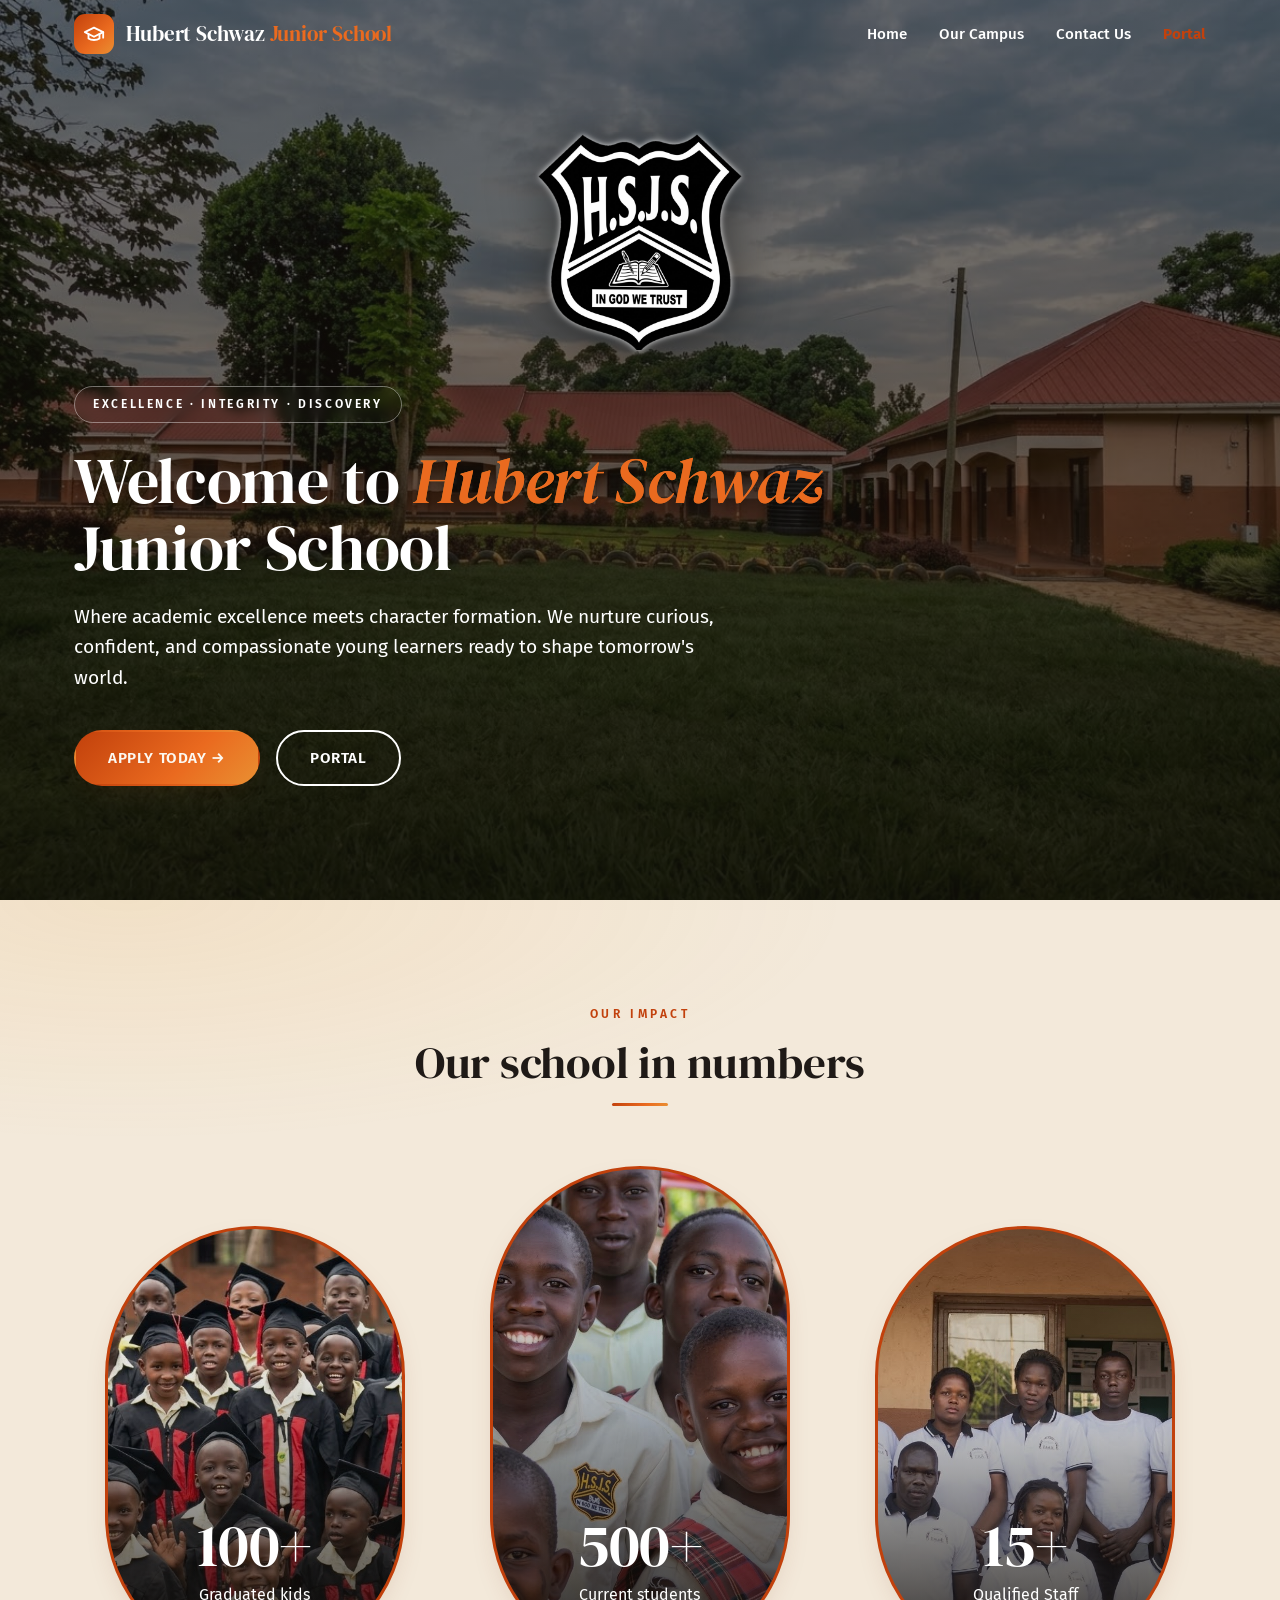
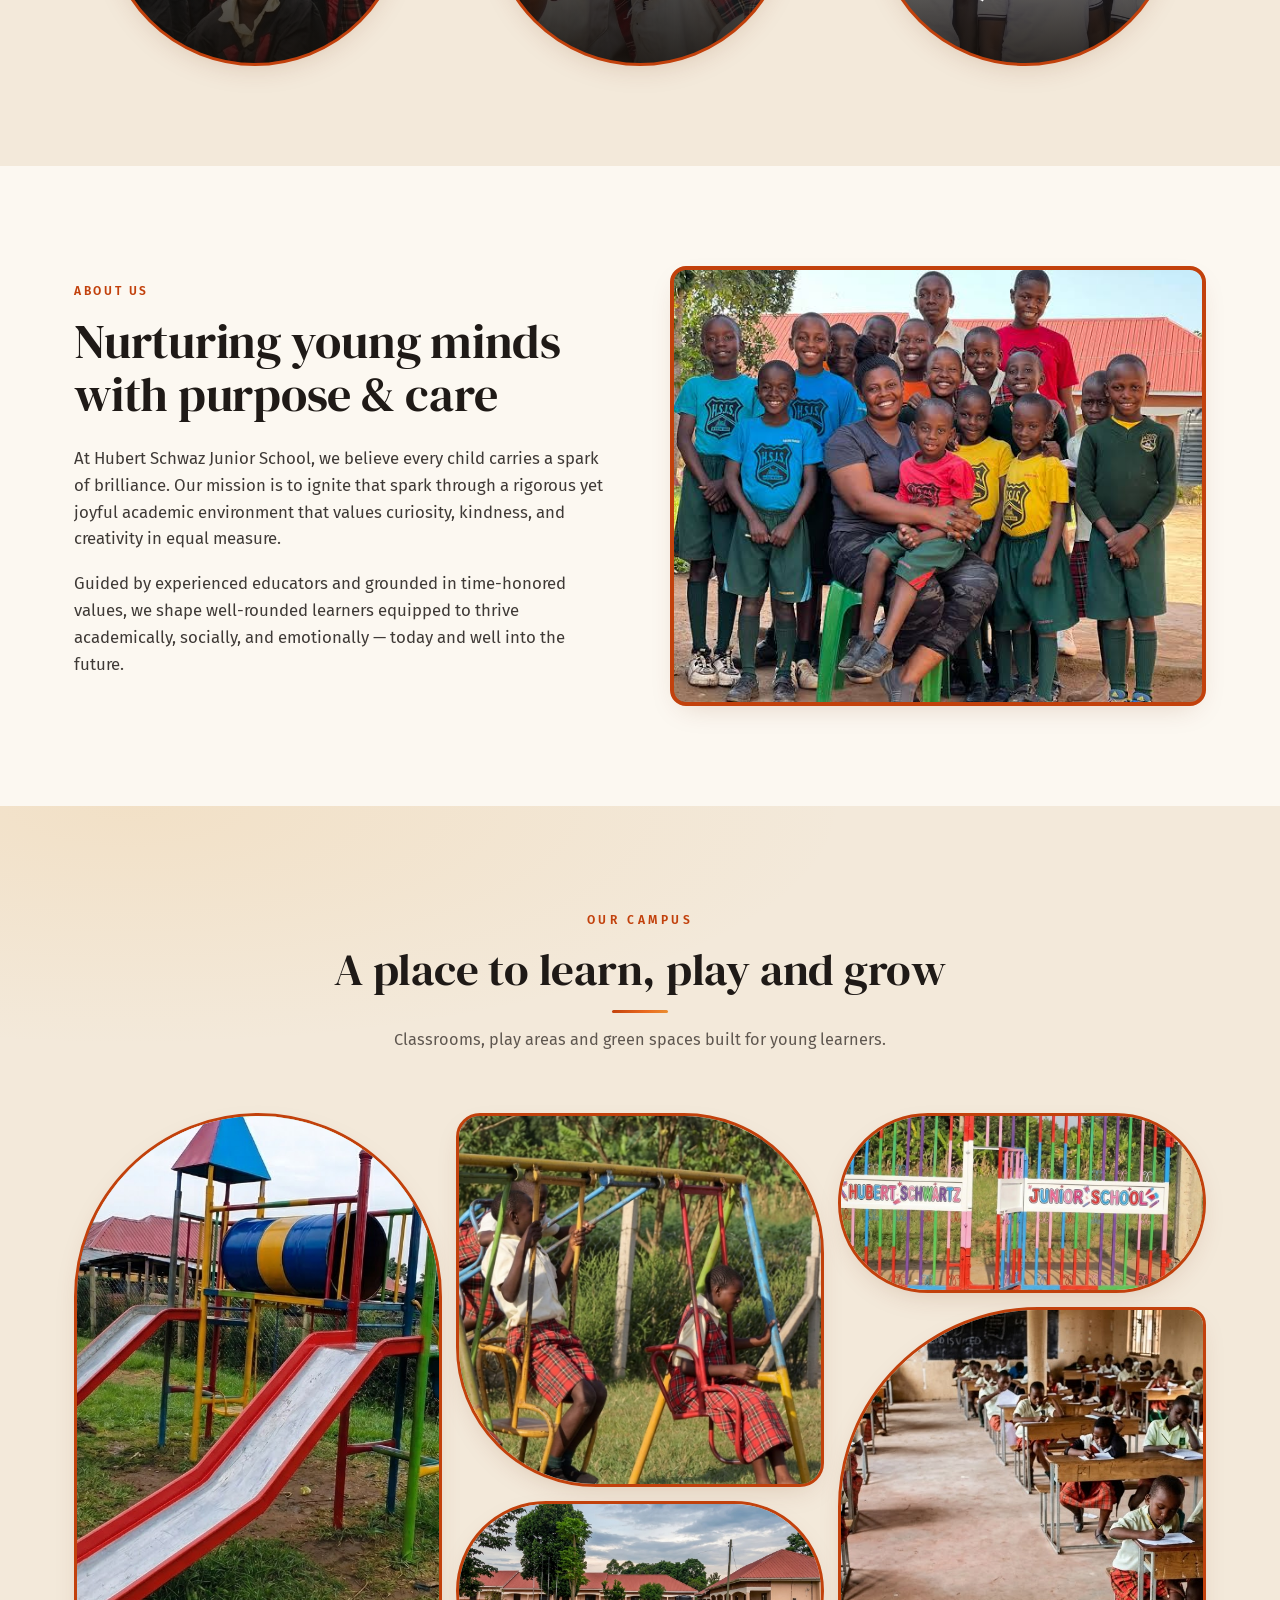
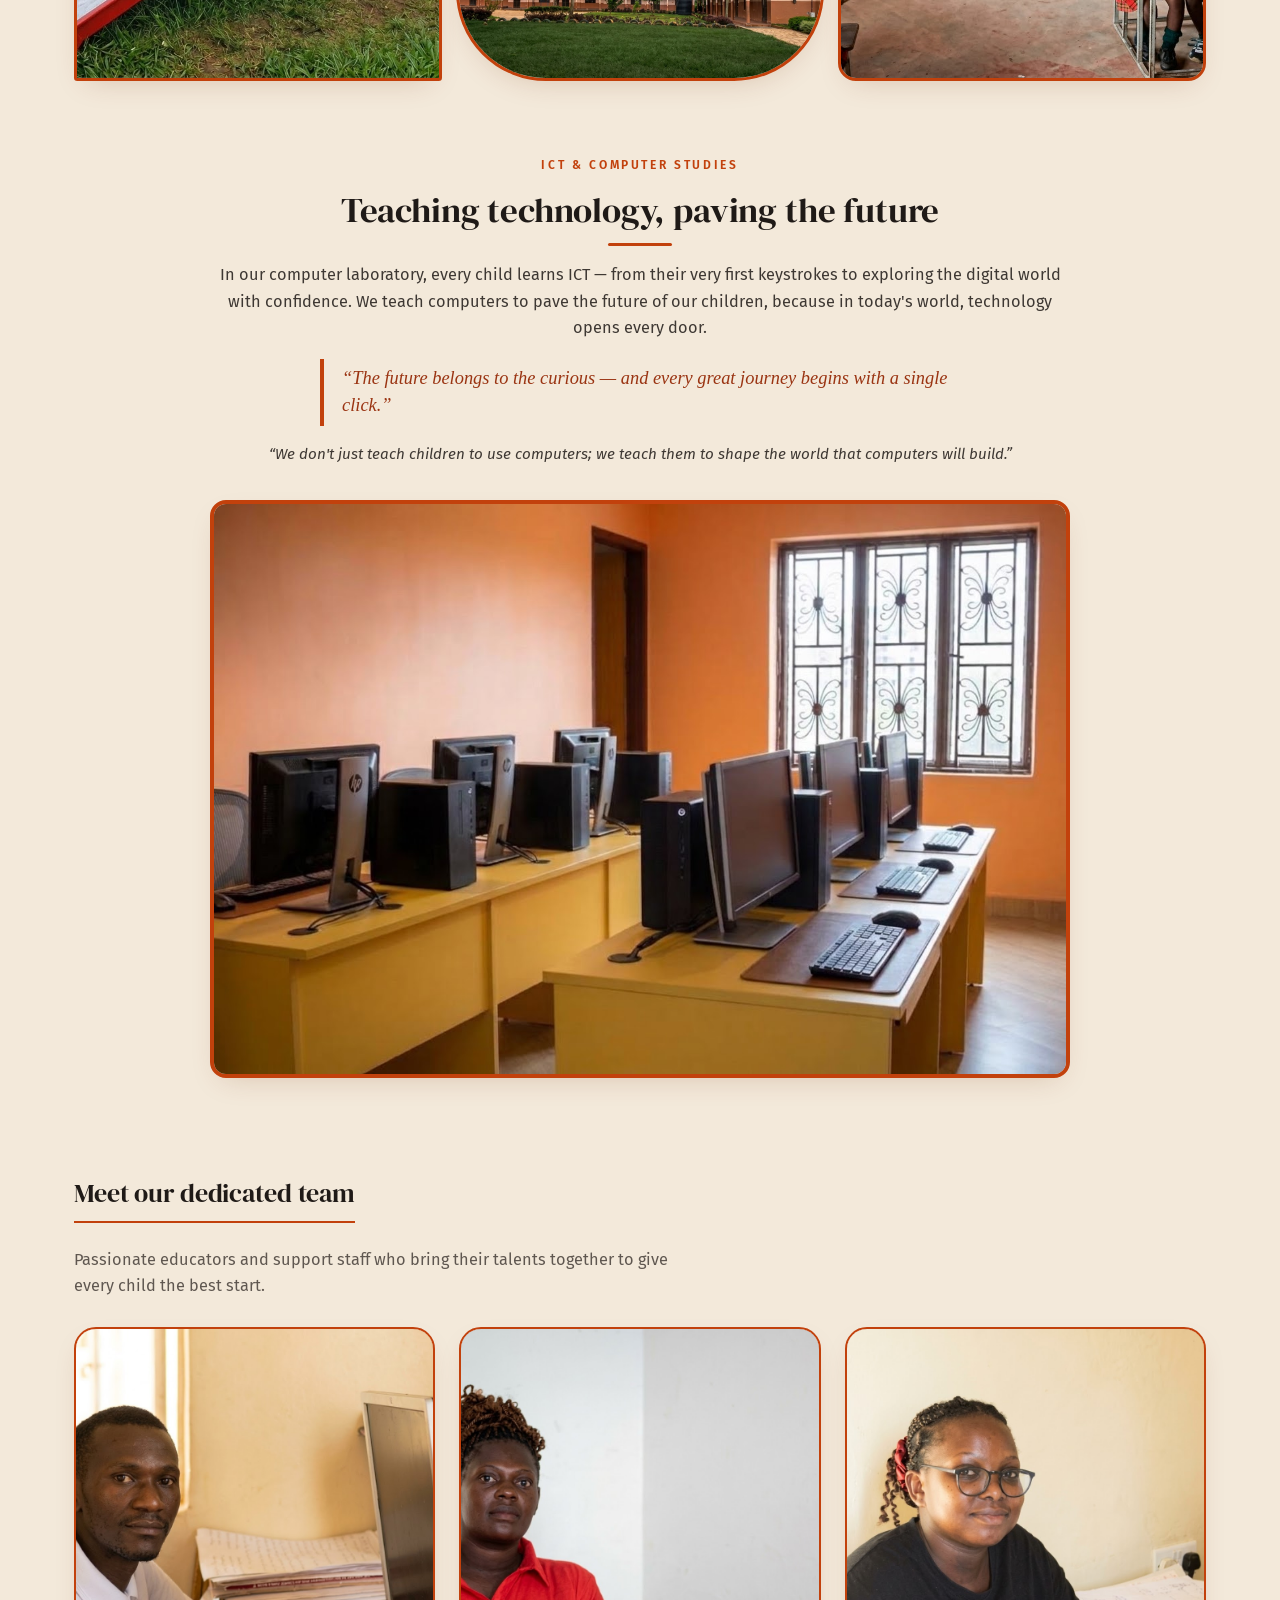
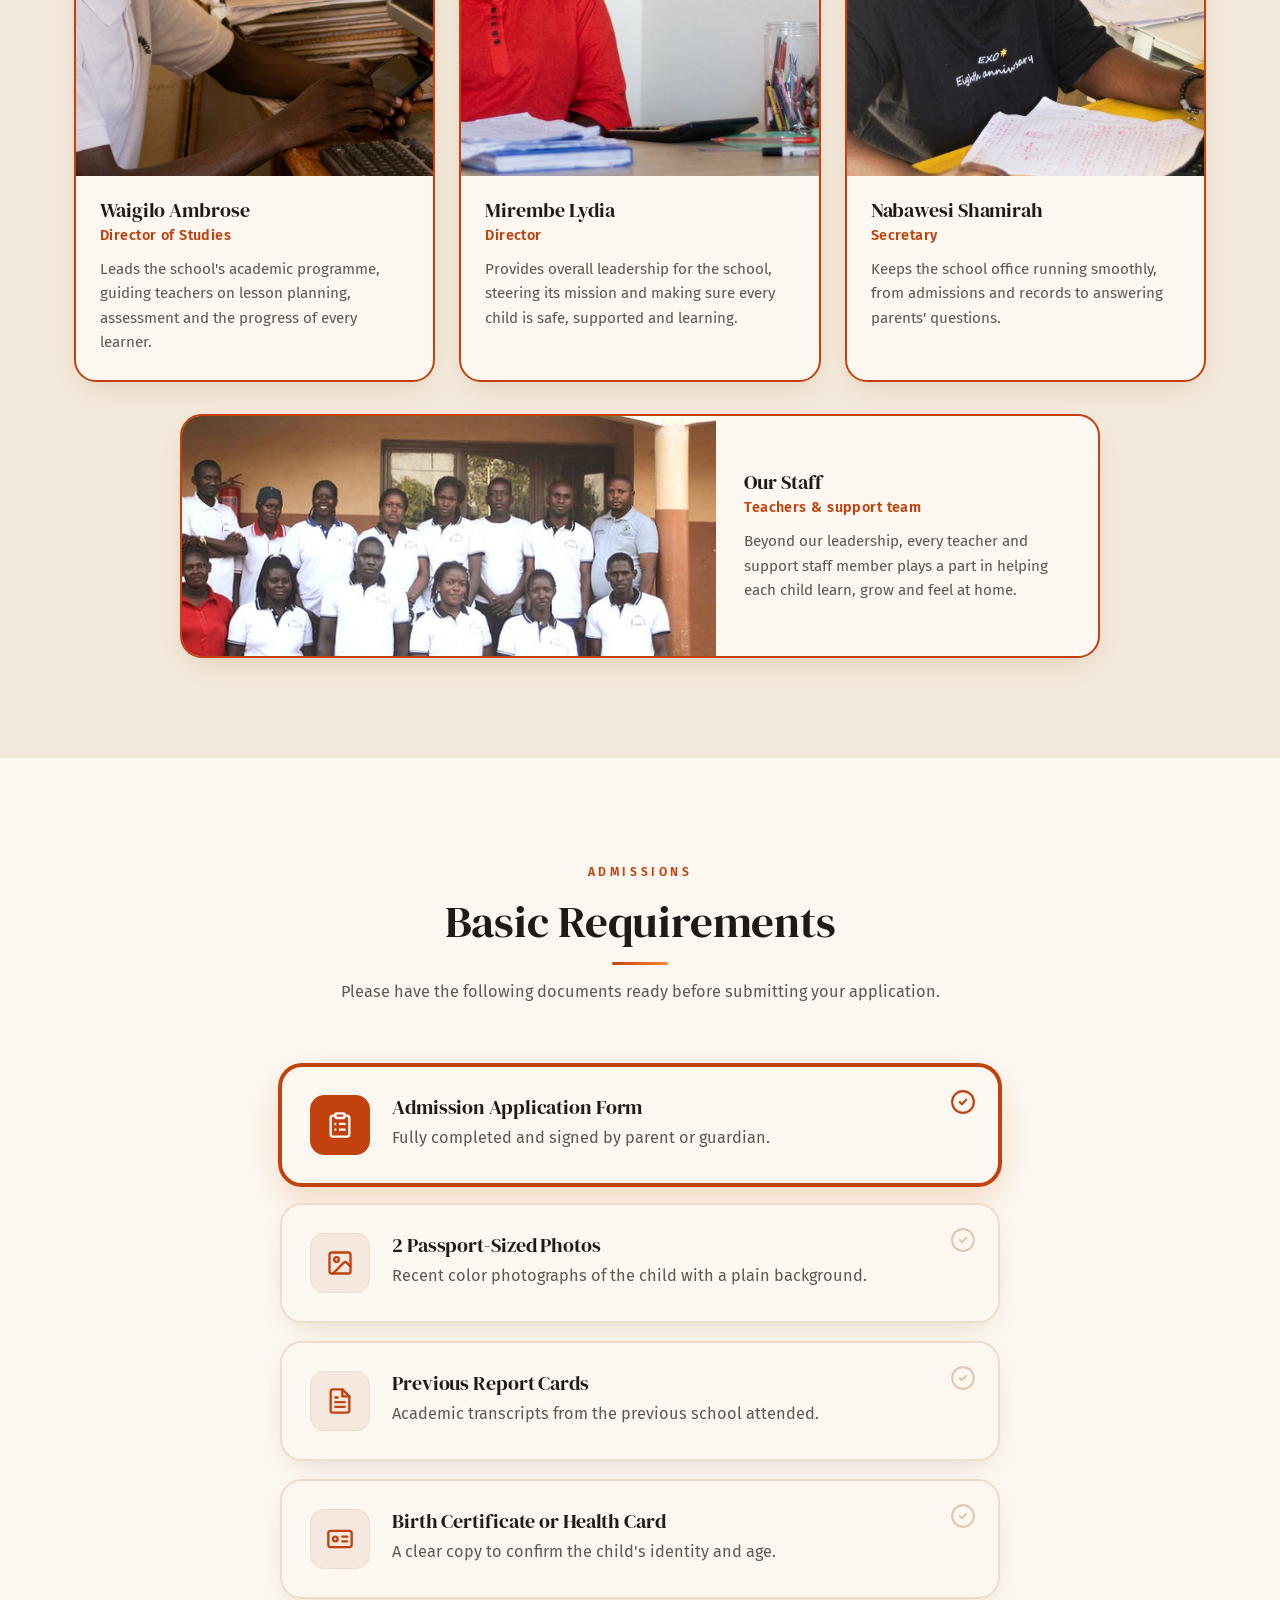
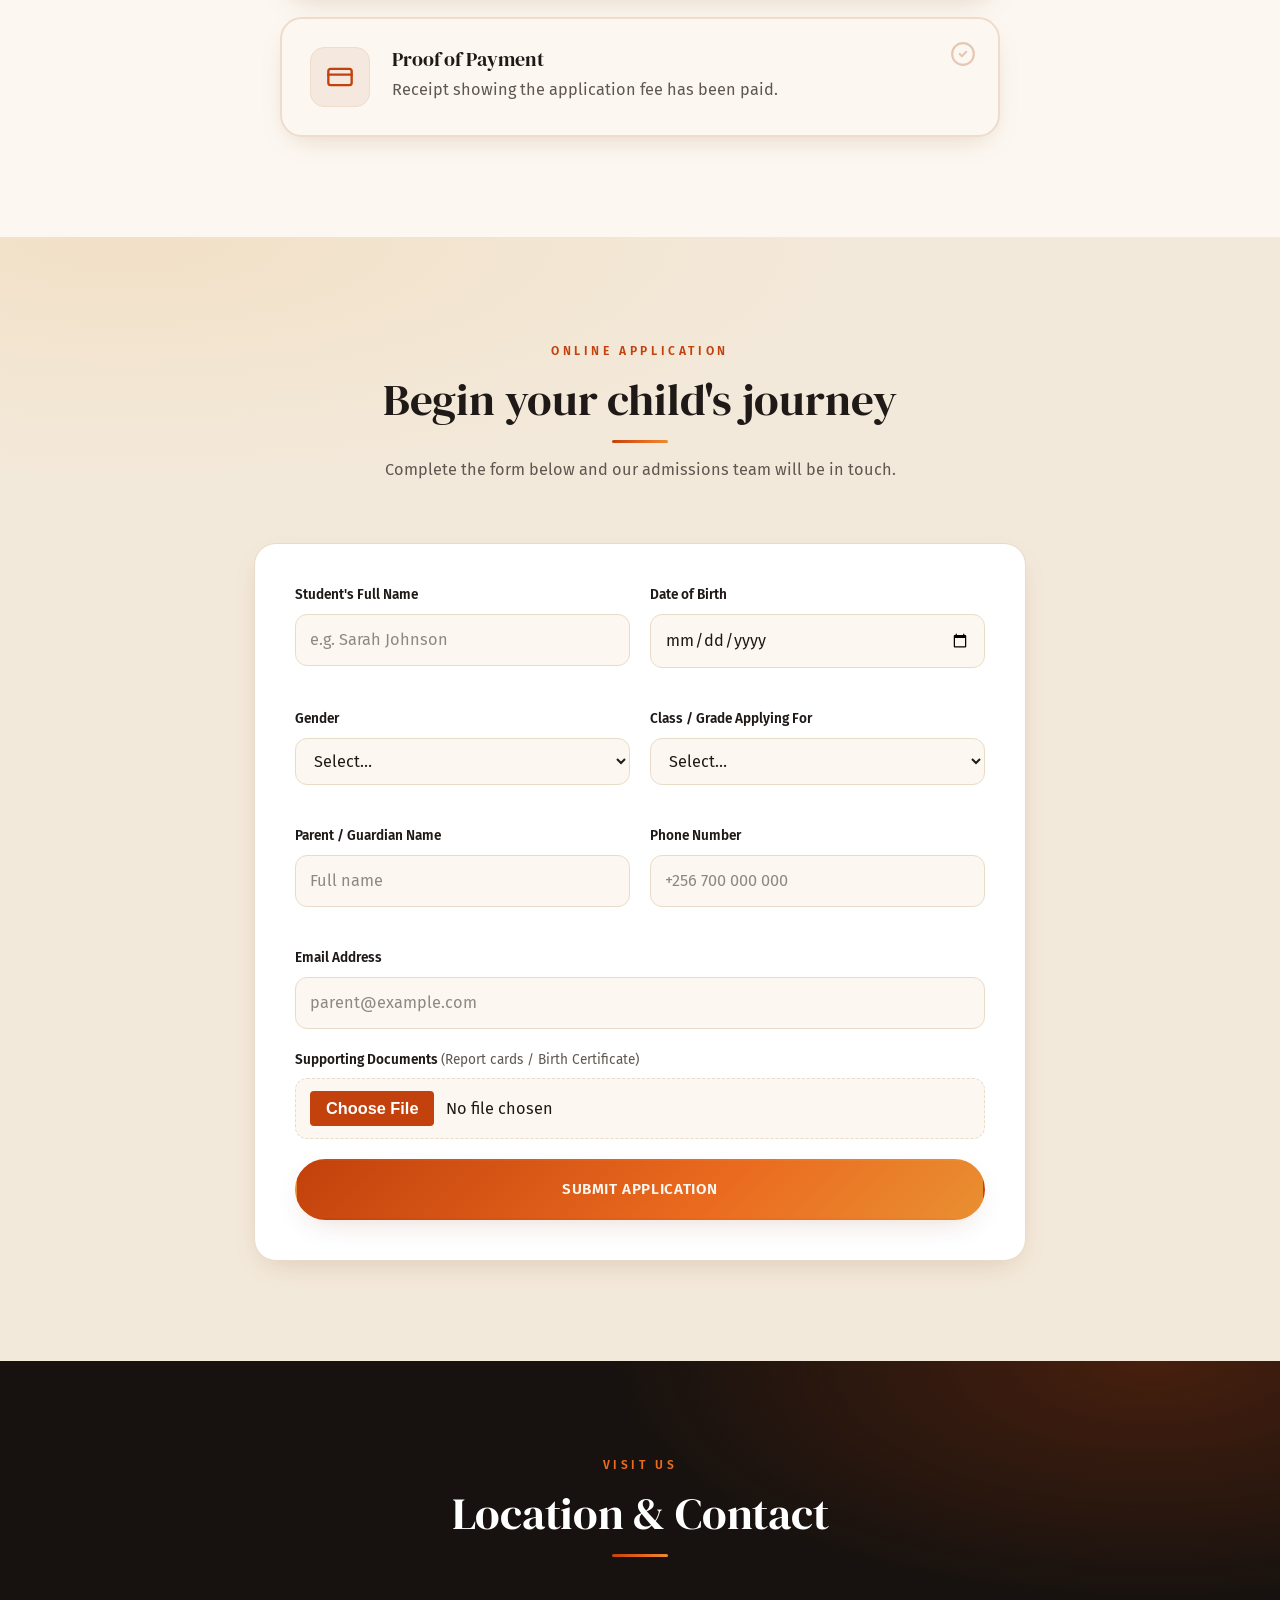
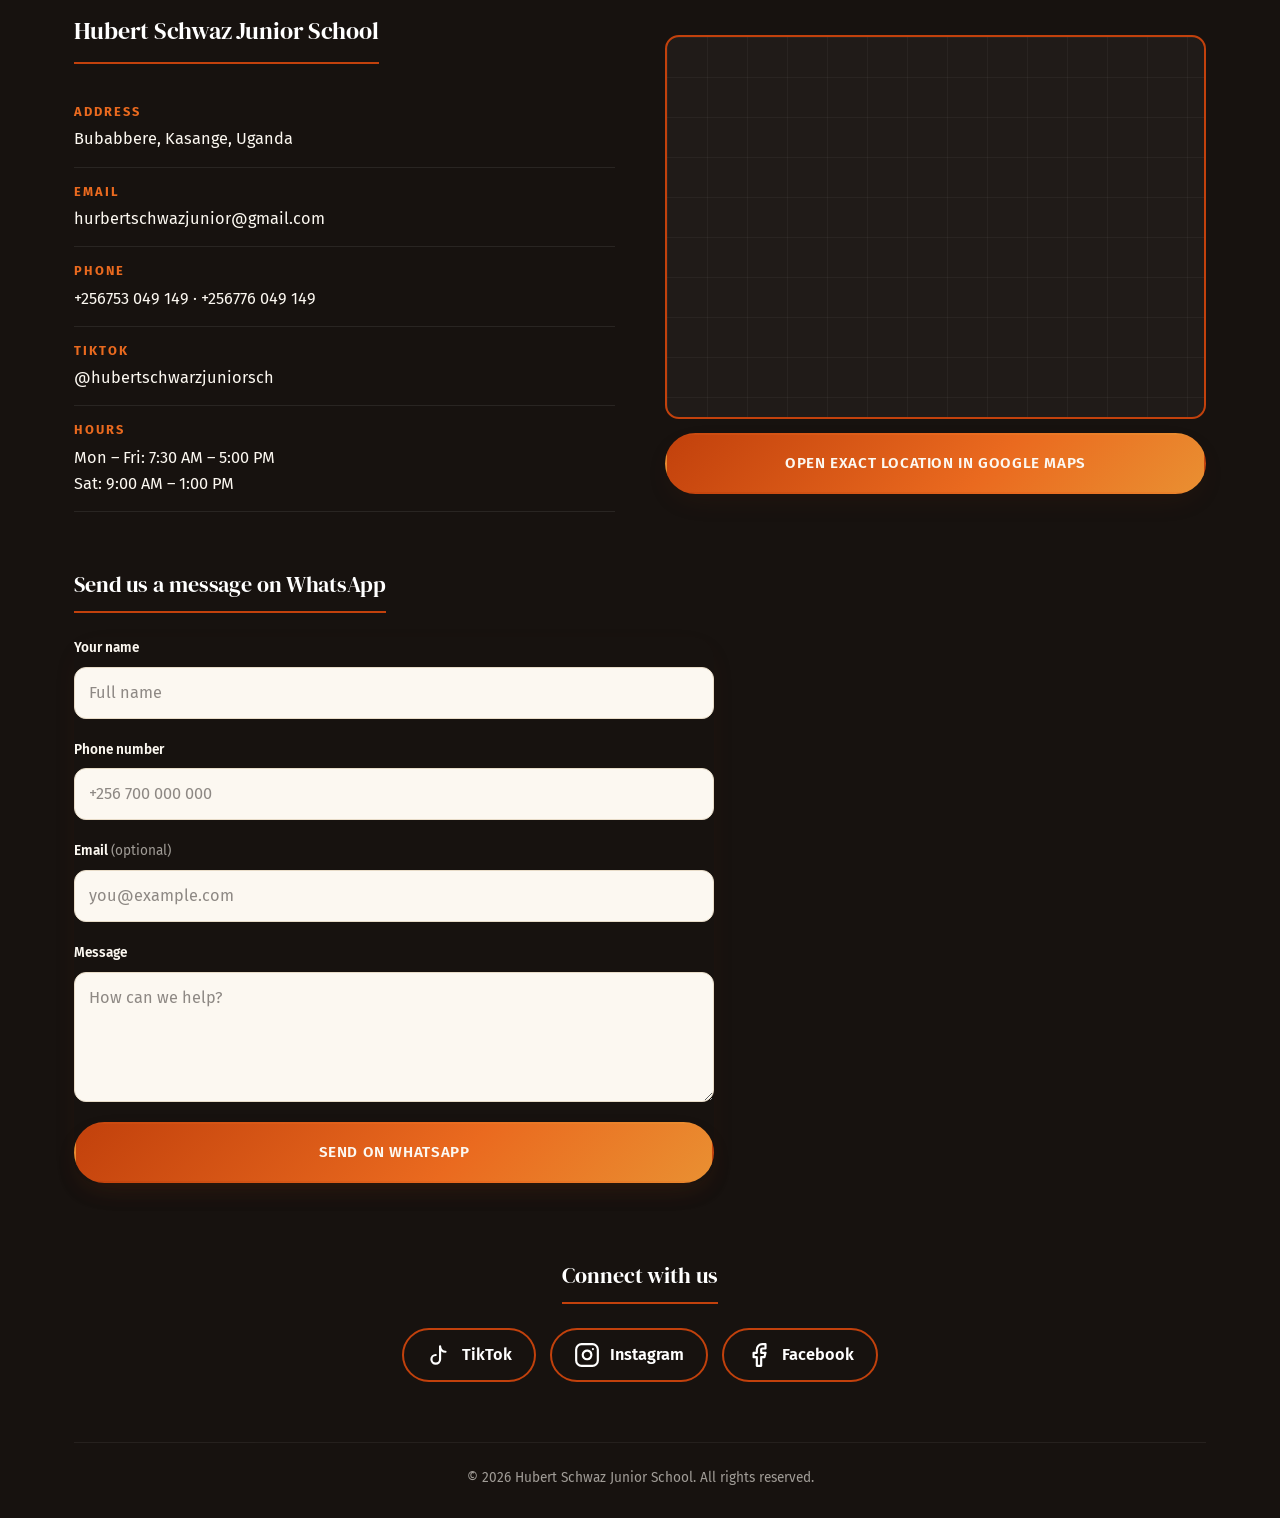
==== commit 28196f3d: "Update index.html" ====
--- a/index.html
+++ b/index.html
@@ -261,8 +261,8 @@
       <h3 class="footer-sub">Connect with us</h3>
       <div class="socials">
         <a class="social" href="https://www.tiktok.com/@hubertschwarzjuniorsch?_r=1&_t=ZS-9BA4HCjO0Lk" target="_blank" rel="noopener"><svg class="" viewBox="0 0 24 24" width="26" height="26" fill="none" stroke="currentColor" stroke-width="2" stroke-linecap="round" stroke-linejoin="round" aria-hidden="true"><path d="M9 12a4 4 0 1 0 4 4V4a5 5 0 0 0 5 5"/></svg><span>TikTok</span></a>
-        <a class="social" href="https://www.instagram.com/yourschool" target="_blank" rel="noopener"><svg class="" viewBox="0 0 24 24" width="26" height="26" fill="none" stroke="currentColor" stroke-width="2" stroke-linecap="round" stroke-linejoin="round" aria-hidden="true"><rect x="2" y="2" width="20" height="20" rx="5" ry="5"/><path d="M16 11.37A4 4 0 1 1 12.63 8 4 4 0 0 1 16 11.37z"/><line x1="17.5" y1="6.5" x2="17.51" y2="6.5"/></svg><span>Instagram</span></a>
-        <a class="social" href="https://www.facebook.com/yourschool" target="_blank" rel="noopener"><svg class="" viewBox="0 0 24 24" width="26" height="26" fill="none" stroke="currentColor" stroke-width="2" stroke-linecap="round" stroke-linejoin="round" aria-hidden="true"><path d="M18 2h-3a5 5 0 0 0-5 5v3H7v4h3v8h4v-8h3l1-4h-4V7a1 1 0 0 1 1-1h3z"/></svg><span>Facebook</span></a>
+        <a class="social" href="Https://www.instagram.com/mwerusharif_ug?psln=MThsNG0zampnbnc5bQ%3D%3D&utm_source=qr" target="_blank" rel="noopener"><svg class="" viewBox="0 0 24 24" width="26" height="26" fill="none" stroke="currentColor" stroke-width="2" stroke-linecap="round" stroke-linejoin="round" aria-hidden="true"><rect x="2" y="2" width="20" height="20" rx="5" ry="5"/><path d="M16 11.37A4 4 0 1 1 12.63 8 4 4 0 0 1 16 11.37z"/><line x1="17.5" y1="6.5" x2="17.51" y2="6.5"/></svg><span>Instagram</span></a>
+        <a class="social" href="Https://www.facebook.com/share/19u2WjHWzK/?mibextid=wwXIfr" target="_blank" rel="noopener"><svg class="" viewBox="0 0 24 24" width="26" height="26" fill="none" stroke="currentColor" stroke-width="2" stroke-linecap="round" stroke-linejoin="round" aria-hidden="true"><path d="M18 2h-3a5 5 0 0 0-5 5v3H7v4h3v8h4v-8h3l1-4h-4V7a1 1 0 0 1 1-1h3z"/></svg><span>Facebook</span></a>
       </div>
     </div>
 
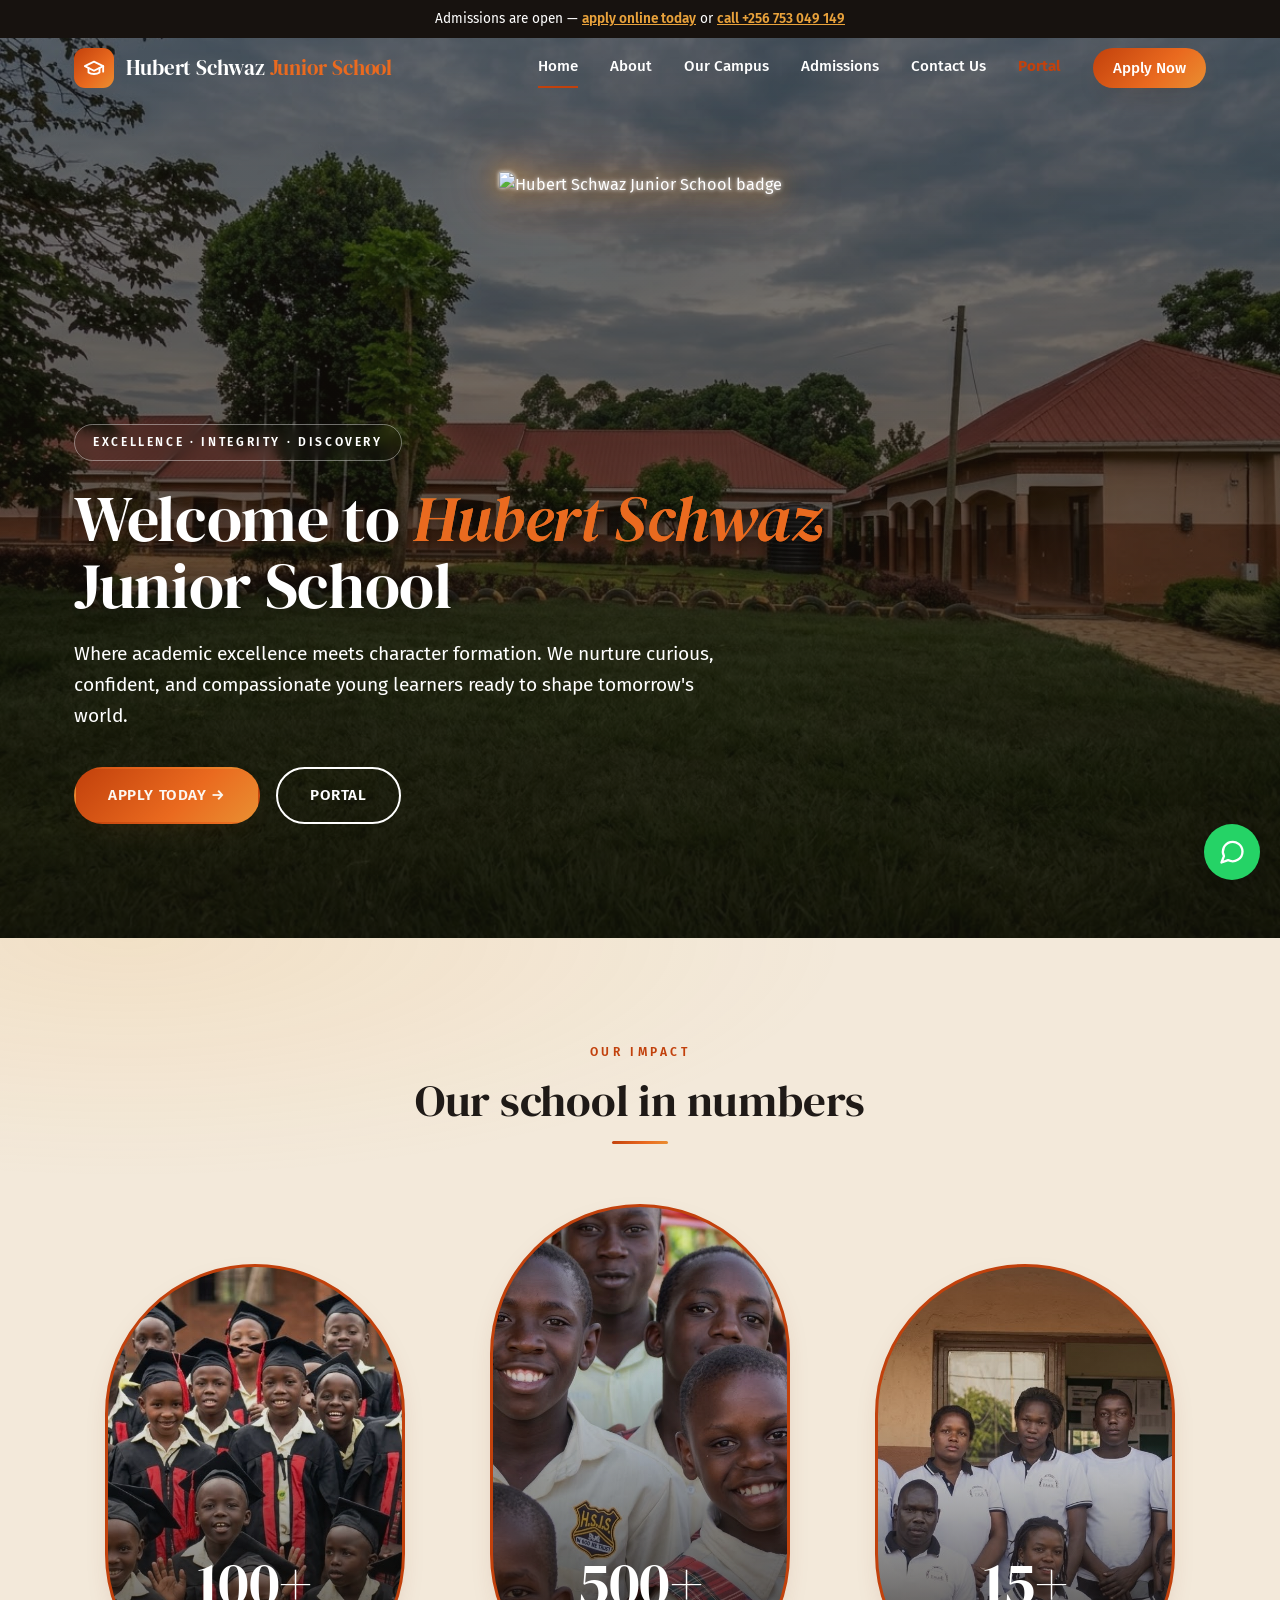
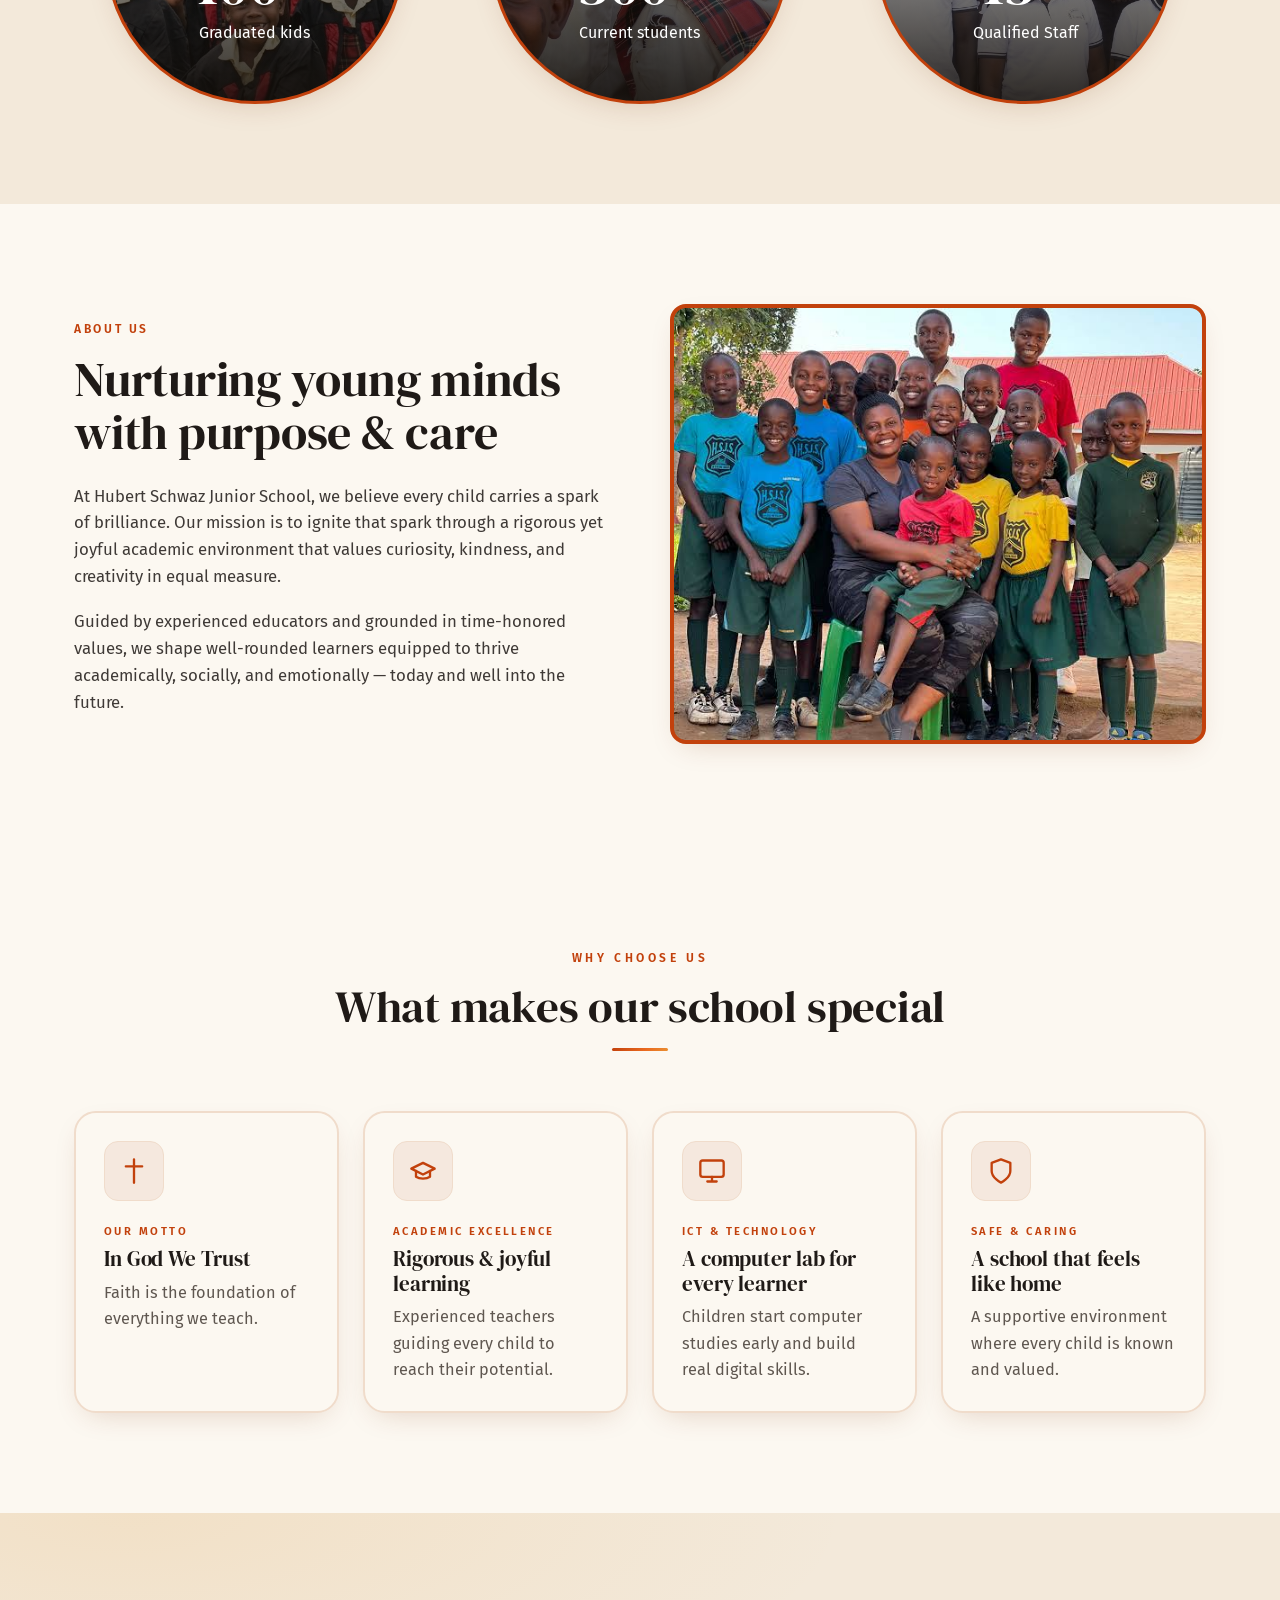
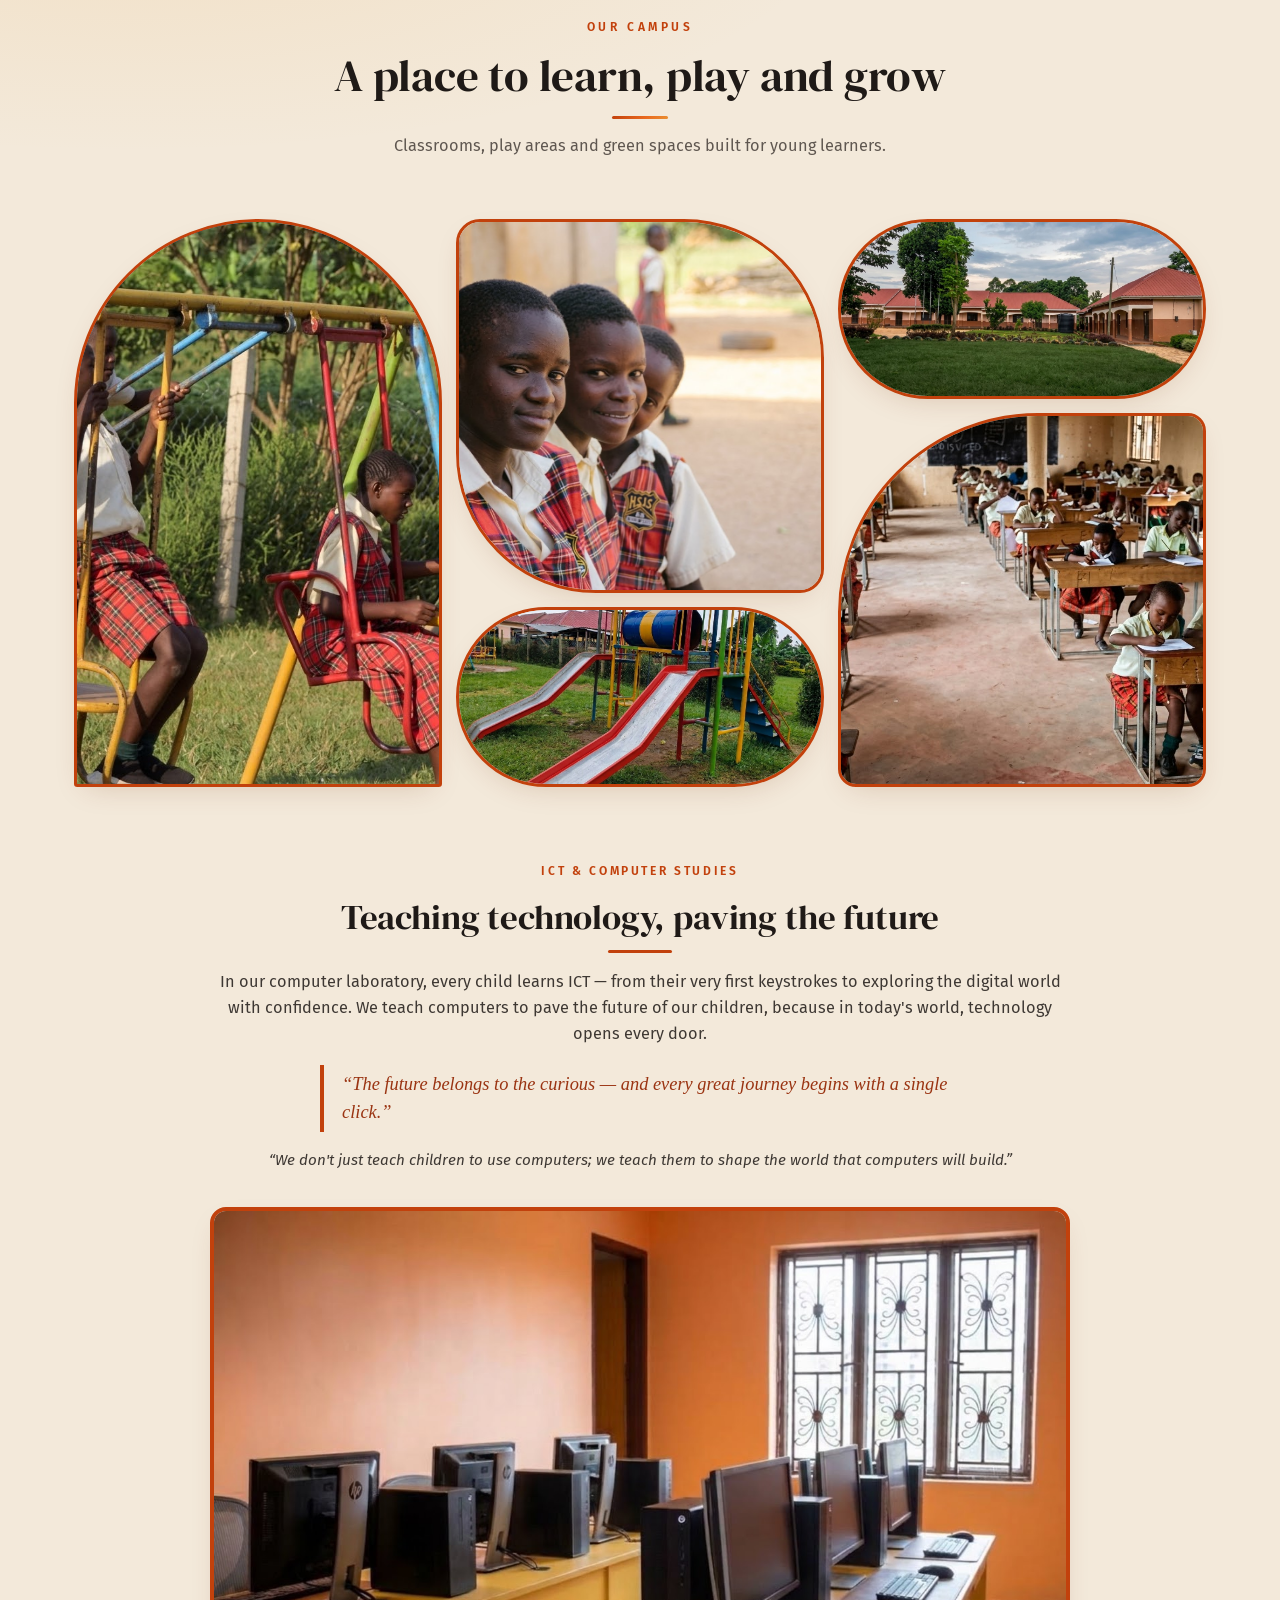
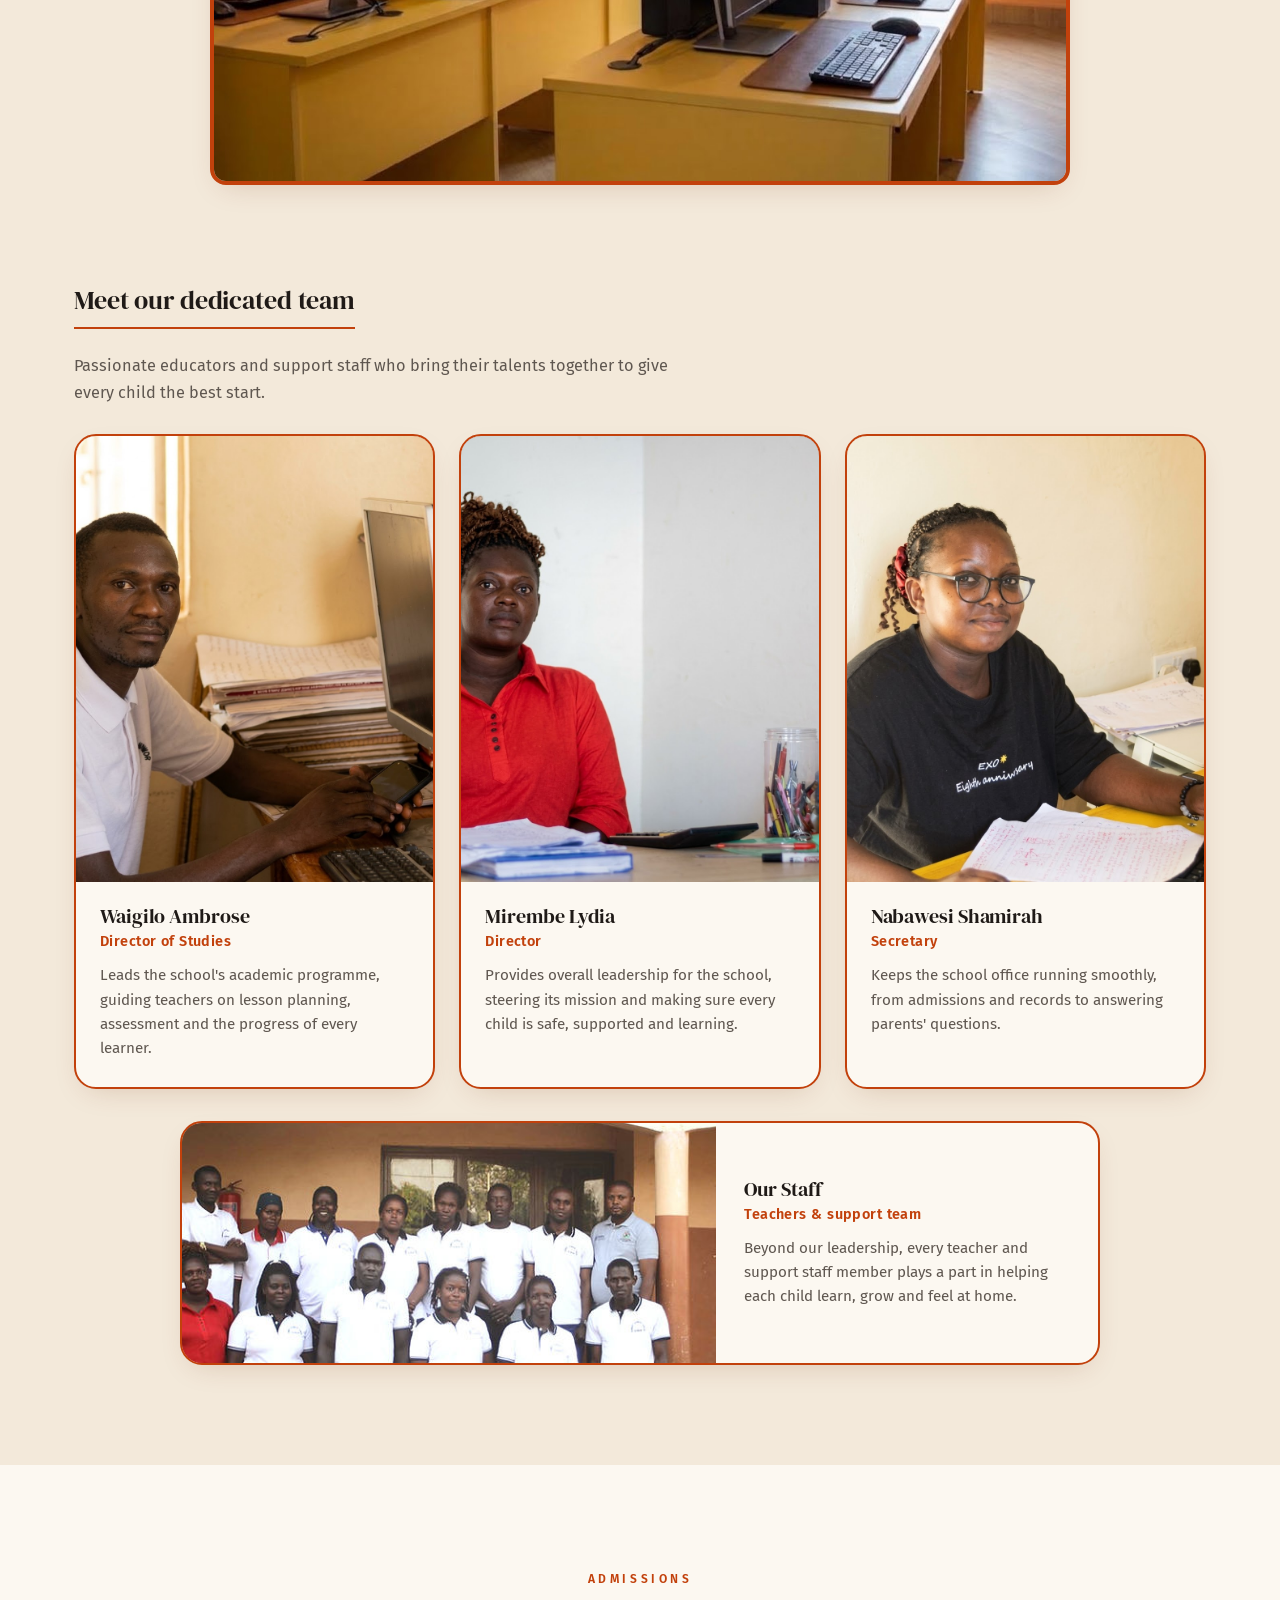
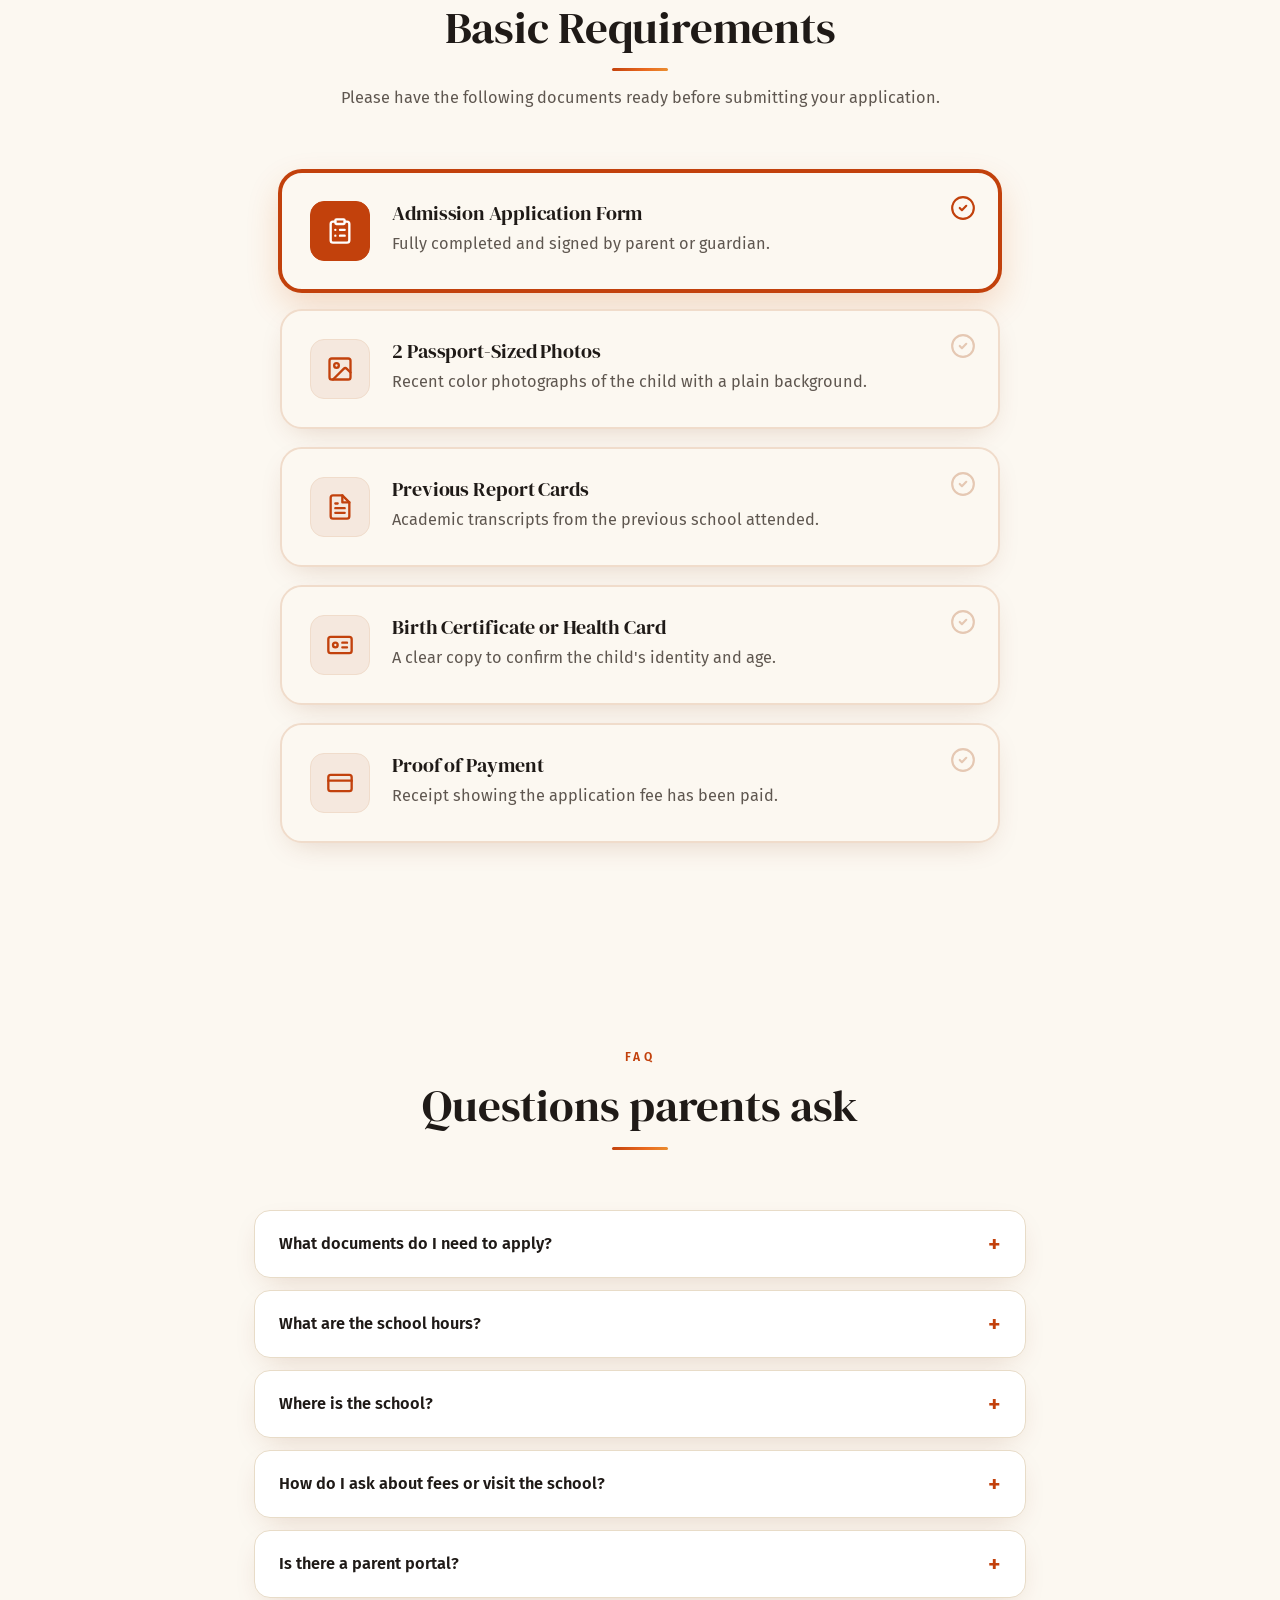
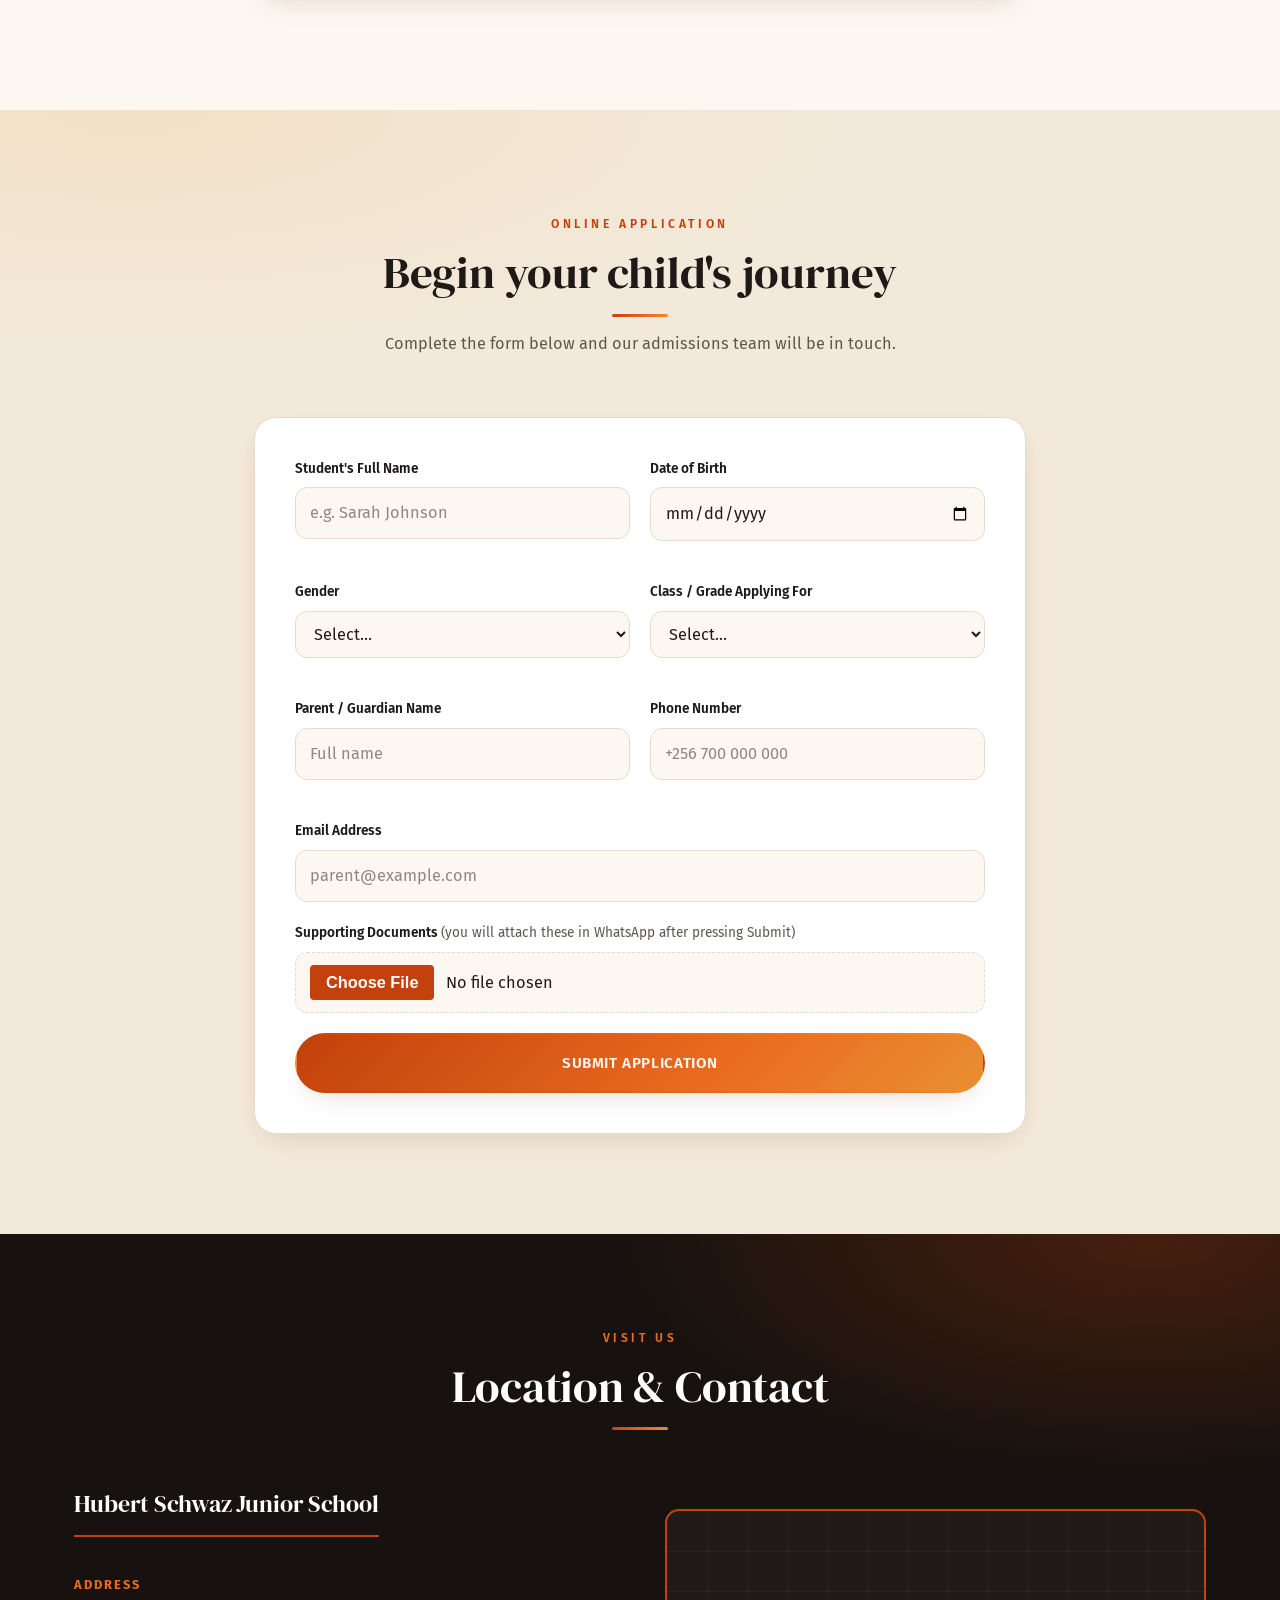
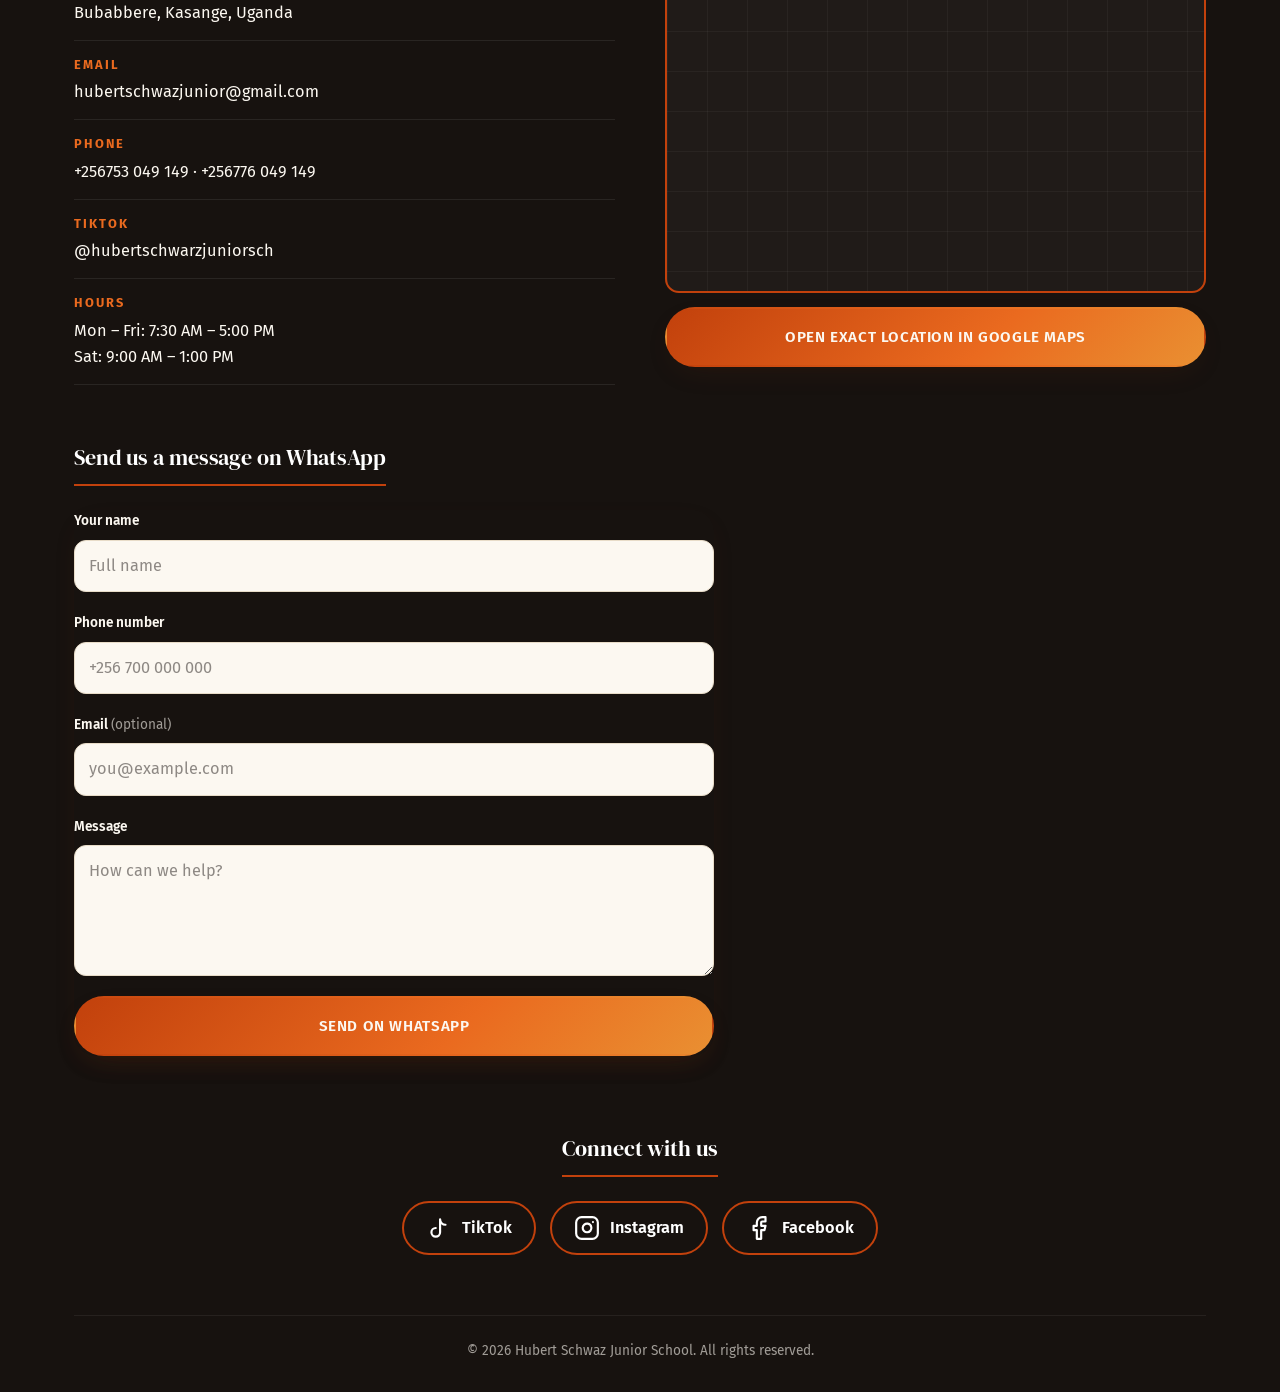
==== commit e65311eb: "Add files via upload" ====
--- a/index.html
+++ b/index.html
@@ -17,7 +17,13 @@
   <meta property="og:type" content="website">
   <meta name="twitter:card" content="summary_large_image">
 
-  <link rel="icon" href="favicon.ico" type="image/x-icon">
+  <link rel="icon" href="favicon.ico" sizes="any">
+  <link rel="apple-touch-icon" href="apple-touch-icon.png">
+  <meta name="theme-color" content="#C2410C">
+  <!-- IMPORTANT: replace og-image.jpg below with your full website address, e.g. https://yourschool.com/og-image.jpg -->
+  <meta property="og:image" content="og-image.jpg">
+  <meta name="twitter:image" content="og-image.jpg">
+  <script type="application/ld+json">{"@context":"https://schema.org","@type":"School","name":"Hubert Schwaz Junior School","description":"Primary school in Bubabbere, Bunju, Kasange, Uganda.","telephone":"+256753049149","email":"hubertschwazjunior@gmail.com","address":{"@type":"PostalAddress","streetAddress":"Bubabbere","addressLocality":"Kasange","addressCountry":"UG"}}</script>
 
   <!-- Fonts -->
   <link rel="preconnect" href="https://fonts.googleapis.com">
@@ -26,8 +32,18 @@
 
   <!-- ALL THE DESIGN (colors, sizes, layout) is in style.css -->
   <link rel="stylesheet" href="style.css">
+<style>
+/* ===== Hero: ONE photo at a time, slow zoom in/out, long pause before the next photo ===== */
+.hero-slides{display:block;position:absolute;inset:0;z-index:-1;background:#17120F;overflow:hidden}
+.hero-slides .slide{position:absolute;inset:0;background-size:cover;background-position:center;opacity:0;transition:opacity 1.6s ease;animation:heroZoom 14s ease-in-out both}
+.hero-slides .slide.on{opacity:1}
+@keyframes heroZoom{0%{transform:scale(1)}50%{transform:scale(1.14)}100%{transform:scale(1)}}
+@media(prefers-reduced-motion:reduce){.hero-slides .slide{animation:none}}
+</style>
 </head>
 <body>
+<div class="progress" id="progress"></div>
+<div class="announce">Admissions are open &mdash; <a href="#apply">apply online today</a> or <a href="tel:+256753049149">call +256 753 049 149</a></div>
 
 <!-- NAVBAR -->
 <header class="navbar" id="navbar">
@@ -38,17 +54,20 @@
     </button>
     <nav class="nav-links" id="navLinks">
       <a href="#home">Home</a>
+      <a href="#about">About</a>
       <a href="#campus">Our Campus</a>
+      <a href="#requirements">Admissions</a>
       <a href="#location">Contact Us</a>
       <a href="https://hubertschwartzjuniorschool.onrender.com/" class="nav-portal" target="_blank" rel="noopener">Portal</a>
+      <a href="#apply" class="nav-apply">Apply Now</a>
     </nav>
   </div>
 </header>
 
 <!-- HERO -->
 <section class="hero" id="home">
-  <div class="hero-overlay"></div>
-  <div class="hero-badge"><img src="badge.jpg" alt="Hurbert Schwaz Junior School badge" /></div>
+  <div class="hero-slides" id="heroSlides" aria-hidden="true" data-imgs="IMG_1486.JPG,IMG_1519.JPG,IMG_1522.JPG"></div>
+  <div class="hero-badge"><img src="badge.png" alt="Hubert Schwaz Junior School badge" /></div>
   <div class="hero-content">
     <span class="hero-eyebrow">Excellence · Integrity · Discovery</span>
     <h1>Welcome to <span class="accent">Hubert Schwaz</span> Junior School</h1>
@@ -88,6 +107,14 @@
       </div>
       <div class="about-image" aria-label="Students enjoying campus life"></div>
     </div>
+  </div>
+</section>
+
+<!-- WHY CHOOSE US -->
+<section class="section" id="values">
+  <div class="container">
+    <div class="section-head"><span class="eyebrow">Why Choose Us</span><h2>What makes our school special</h2></div>
+    <div class="values"><div class="value"><div class="req-icon"><svg viewBox="0 0 24 24" width="28" height="28" fill="none" stroke="currentColor" stroke-width="2" stroke-linecap="round" stroke-linejoin="round" aria-hidden="true"><path d="M12 2v20M5 8h14"/></svg></div><span class="eyebrow">Our Motto</span><h4>In God We Trust</h4><p>Faith is the foundation of everything we teach.</p></div><div class="value"><div class="req-icon"><svg viewBox="0 0 24 24" width="28" height="28" fill="none" stroke="currentColor" stroke-width="2" stroke-linecap="round" stroke-linejoin="round" aria-hidden="true"><path d="M22 10 12 5 2 10l10 5 10-5z"/><path d="M6 12v5c3 2 9 2 12 0v-5"/></svg></div><span class="eyebrow">Academic Excellence</span><h4>Rigorous &amp; joyful learning</h4><p>Experienced teachers guiding every child to reach their potential.</p></div><div class="value"><div class="req-icon"><svg viewBox="0 0 24 24" width="28" height="28" fill="none" stroke="currentColor" stroke-width="2" stroke-linecap="round" stroke-linejoin="round" aria-hidden="true"><rect x="2" y="3" width="20" height="14" rx="2"/><path d="M8 21h8M12 17v4"/></svg></div><span class="eyebrow">ICT &amp; Technology</span><h4>A computer lab for every learner</h4><p>Children start computer studies early and build real digital skills.</p></div><div class="value"><div class="req-icon"><svg viewBox="0 0 24 24" width="28" height="28" fill="none" stroke="currentColor" stroke-width="2" stroke-linecap="round" stroke-linejoin="round" aria-hidden="true"><path d="M12 22s8-4 8-10V5l-8-3-8 3v7c0 6 8 10 8 10z"/></svg></div><span class="eyebrow">Safe &amp; Caring</span><h4>A school that feels like home</h4><p>A supportive environment where every child is known and valued.</p></div></div>
   </div>
 </section>
 
@@ -178,6 +205,14 @@
   </div>
 </section>
 
+<!-- FAQ -->
+<section class="section" id="faq">
+  <div class="container container-narrow">
+    <div class="section-head"><span class="eyebrow">FAQ</span><h2>Questions parents ask</h2></div>
+    <details class="faq-item"><summary>What documents do I need to apply?</summary><p>An application form, 2 passport photos, previous report cards, a birth certificate or health card, and proof of payment of the application fee.</p></details><details class="faq-item"><summary>What are the school hours?</summary><p>Monday to Friday 7:30 AM &ndash; 5:00 PM, and Saturday 9:00 AM &ndash; 1:00 PM.</p></details><details class="faq-item"><summary>Where is the school?</summary><p>Bubabbere, Bunju, Kasange, Uganda. Use the map at the bottom of this page for directions.</p></details><details class="faq-item"><summary>How do I ask about fees or visit the school?</summary><p>Call +256 753 049 149 or +256 776 049 149, or send us a message on WhatsApp from the contact section.</p></details><details class="faq-item"><summary>Is there a parent portal?</summary><p>Yes. Use the Portal button at the top of the page.</p></details>
+  </div>
+</section>
+
 <!-- APPLICATION -->
 <section class="section section-alt" id="apply">
   <div class="container container-narrow">
@@ -201,8 +236,9 @@
         <div class="field"><label>Class / Grade Applying For</label>
           <select name="grade" required>
             <option value="" disabled selected>Select…</option>
-            <option>Nursery</option><option>Grade 1</option><option>Grade 2</option>
-            <option>Grade 3</option><option>Grade 4</option><option>Grade 5</option><option>Grade 6</option>
+            <option>Baby Class</option><option>Middle Class</option><option>Top Class</option>
+            <option>Primary 1</option><option>Primary 2</option><option>Primary 3</option>
+            <option>Primary 4</option><option>Primary 5</option><option>Primary 6</option><option>Primary 7</option>
           </select>
         </div>
       </div>
@@ -212,7 +248,7 @@
       </div>
       <div class="field"><label>Email Address</label><input type="email" name="email" required placeholder="parent@example.com" /></div>
       <div class="field">
-        <label>Supporting Documents <span class="muted">(Report cards / Birth Certificate)</span></label>
+        <label>Supporting Documents <span class="muted">(you will attach these in WhatsApp after pressing Submit)</span></label>
         <input type="file" name="docs" accept=".pdf,.jpg,.jpeg,.png" class="file-input" />
       </div>
       <button type="submit" class="btn btn-primary btn-block">Submit Application</button>
@@ -233,7 +269,7 @@
         <h3>Hubert Schwaz Junior School</h3>
         <ul class="contact-list">
           <li><strong>Address</strong><span>Bubabbere, Kasange, Uganda</span></li>
-          <li><strong>Email</strong><span><a href="mailto:hubertschwazjunior@gmail.com">hurbertschwazjunior@gmail.com</a></span></li>
+          <li><strong>Email</strong><span><a href="mailto:hubertschwazjunior@gmail.com">hubertschwazjunior@gmail.com</a></span></li>
           <li><strong>Phone</strong><span><a href="tel:+256753049149">+256753 049 149</a> · <a href="tel:+256776049149">+256776 049 149</a></span></li>
           <li><strong>TikTok</strong><span><a href="https://www.tiktok.com/@hubertschwarzjuniorsch?_r=1&_t=ZS-9BA4HCjO0Lk" target="_blank" rel="noopener">@hubertschwarzjuniorsch</a></span></li>
           <li><strong>Hours</strong><span>Mon – Fri: 7:30 AM – 5:00 PM<br/>Sat: 9:00 AM – 1:00 PM</span></li>
@@ -270,7 +306,34 @@
   </div>
 </footer>
 
+  <a class="wa-float" href="https://wa.me/256776049149" target="_blank" rel="noopener" aria-label="Chat with us on WhatsApp"><svg viewBox="0 0 24 24" width="28" height="28" fill="none" stroke="currentColor" stroke-width="2" stroke-linecap="round" stroke-linejoin="round" aria-hidden="true"><path d="M21 11.5a8.4 8.4 0 0 1-12.4 7.4L3 21l2.1-5.5A8.4 8.4 0 1 1 21 11.5z"/></svg></a>
+  <button class="to-top" id="toTop" aria-label="Back to top">&uarr;</button>
+  <div class="lightbox" id="lightbox" role="dialog" aria-label="Photo viewer"><button class="lb-close" aria-label="Close">&times;</button><img alt="Campus photo"></div>
+
   <!-- ALL THE BEHAVIOUR (menu, forms, slideshow, animations) is in script.js -->
   <script src="script.js"></script>
+<script>
+/* Hero photos: change the 3 file names in data-imgs on the "hero-slides" div above. HERO_SECONDS = time per photo. */
+(function () {
+  var box = document.getElementById("heroSlides");
+  if (!box) return;
+  var HERO_SECONDS = 12;   // how long each photo stays (the zoom in/out lasts 14s, set in heroZoom above)
+  var list = box.dataset.imgs.split(",").map(function (s) { return s.trim(); }).filter(Boolean);
+  var i = 0, cur = null;
+  list.forEach(function (src) { new Image().src = src; });   // preload so changes are smooth
+  function show() {
+    var s = document.createElement("div");
+    s.className = "slide";
+    s.style.backgroundImage = 'url("' + list[i] + '")';
+    box.appendChild(s);
+    requestAnimationFrame(function () { requestAnimationFrame(function () { s.classList.add("on"); }); });
+    if (cur) { var old = cur; old.classList.remove("on"); setTimeout(function () { old.remove(); }, 1800); }
+    cur = s;
+    i = (i + 1) % list.length;
+  }
+  show();
+  setInterval(show, HERO_SECONDS * 1000);
+})();
+</script>
 </body>
 </html>
--- a/style.css
+++ b/style.css
@@ -411,3 +411,82 @@
 @media (max-width:900px){
   .ict{margin:50px auto 20px}
 }
+
+/* =====================================================
+   v2 ADDITIONS: announcement bar, progress, values, FAQ,
+   floating buttons, lightbox, hero zoom, reduced motion
+   ===================================================== */
+.announce{position:relative;z-index:101;background:#17120F;color:#fff;text-align:center;font-size:.85rem;padding:8px 16px}
+.announce a{color:var(--gold);font-weight:600;text-decoration:underline}
+.navbar{top:34px}
+.navbar.scrolled{top:0}
+.progress{position:fixed;top:0;left:0;height:3px;width:0;background:var(--grad);z-index:200}
+.nav-links a.nav-apply{background:var(--grad);color:#fff!important;padding:8px 20px;border-radius:999px;box-shadow:var(--shadow)}
+.nav-links a.nav-apply::after{display:none}
+.nav-links a.active:not(.nav-apply){color:var(--orange)}
+.nav-links a.active:not(.nav-apply)::after{width:100%}
+@media(max-width:860px){.nav-links a.nav-apply{text-align:center;margin-top:12px;border-bottom:none}}
+
+/* hero slow zoom */
+.hero{isolation:isolate;background-image:linear-gradient(rgba(20,15,10,.55),rgba(20,15,10,.7))}
+.hero::before{content:"";position:absolute;inset:0;z-index:-1;background:url('IMG_1486.JPG') center/cover;animation:kb 20s ease-in-out infinite alternate}
+.hero::after{content:"";position:absolute;inset:0;z-index:-1;background:linear-gradient(rgba(20,15,10,.55),rgba(20,15,10,.7))}
+@keyframes kb{from{transform:scale(1)}to{transform:scale(1.12)}}
+
+/* Why choose us */
+.values{display:grid;grid-template-columns:repeat(auto-fit,minmax(240px,1fr));gap:24px}
+.value{background:var(--cream);border:2px solid #f0dccb;border-radius:22px;padding:28px;box-shadow:var(--shadow);transition:transform .3s,box-shadow .3s,border-color .3s}
+.value:hover{transform:translateY(-6px);box-shadow:var(--shadow-lg);border-color:var(--orange)}
+.value .req-icon{margin-bottom:16px}
+.value .eyebrow{font-size:.7rem;margin-bottom:6px}
+.value h4{font-size:1.3rem;margin-bottom:8px}
+.value p{color:var(--muted)}
+
+/* FAQ */
+.faq-item{background:#fff;border:1px solid var(--border);border-radius:16px;margin-bottom:12px;box-shadow:var(--shadow);overflow:hidden}
+.faq-item summary{cursor:pointer;list-style:none;padding:20px 56px 20px 24px;font-weight:600;position:relative}
+.faq-item summary::-webkit-details-marker{display:none}
+.faq-item summary::after{content:"+";position:absolute;right:24px;top:50%;transform:translateY(-50%);font-size:1.5rem;color:var(--orange);transition:transform .3s}
+.faq-item[open] summary::after{transform:translateY(-50%) rotate(45deg)}
+.faq-item p{padding:0 24px 20px;color:var(--muted)}
+
+/* floating buttons */
+.wa-float{position:fixed;right:20px;bottom:20px;z-index:150;width:56px;height:56px;border-radius:50%;background:#25D366;color:#fff;display:flex;align-items:center;justify-content:center;box-shadow:0 10px 28px rgba(0,0,0,.3);animation:pulse 2.4s infinite}
+.wa-float:hover{transform:scale(1.08)}
+@keyframes pulse{0%{box-shadow:0 0 0 0 rgba(37,211,102,.55)}70%{box-shadow:0 0 0 18px rgba(37,211,102,0)}100%{box-shadow:0 0 0 0 rgba(37,211,102,0)}}
+.to-top{position:fixed;right:24px;bottom:88px;z-index:150;width:46px;height:46px;border-radius:50%;background:var(--charcoal);color:#fff;font-size:1.3rem;cursor:pointer;opacity:0;pointer-events:none;transition:opacity .3s,transform .3s;transform:translateY(10px)}
+.to-top.show{opacity:1;pointer-events:auto;transform:none}
+
+/* lightbox + clickable photos */
+.tile,.ict-media img{cursor:zoom-in}
+.lightbox{position:fixed;inset:0;z-index:300;background:rgba(10,8,6,.92);display:flex;align-items:center;justify-content:center;opacity:0;pointer-events:none;transition:opacity .3s;padding:24px}
+.lightbox.open{opacity:1;pointer-events:auto}
+.lightbox img{max-width:100%;max-height:100%;border-radius:12px;box-shadow:0 20px 60px rgba(0,0,0,.6)}
+.lb-close{position:absolute;top:16px;right:24px;font-size:2.4rem;color:#fff;background:none;cursor:pointer;line-height:1}
+
+/* focus + gentle reduced motion */
+a:focus-visible,button:focus-visible,summary:focus-visible{outline:3px solid var(--orange-light);outline-offset:3px}
+@media(prefers-reduced-motion:reduce){
+  .hero::before,.wa-float{animation:none}
+  html{scroll-behavior:auto}
+  .reveal{transition-duration:.01s}
+}
+
+/* =====================================================
+   v3: three photos shifting together in the hero + glowing badge
+   ===================================================== */
+.hero::before{display:none}
+.hero-slides{position:absolute;inset:0;z-index:-1;display:grid;grid-template-columns:repeat(3,1fr);gap:4px;background:#17120F}
+.hero-col{position:relative;overflow:hidden;background:#2a211b}
+.hero-col .slide{position:absolute;inset:0;background-size:cover;background-position:center;opacity:0;transform:translateY(5%) scale(1.06);transition:opacity 1.1s ease,transform 1.4s cubic-bezier(.22,1,.36,1)}
+.hero-col .slide.on{opacity:1;transform:none}
+.hero-col .slide.out{opacity:0;transform:translateY(-5%) scale(1.06)}
+
+/* Badge: no box, just the shield with a soft glowing edge */
+.hero-badge img{background:none;border:0;border-radius:0;
+  filter:drop-shadow(0 0 2px rgba(255,255,255,.95)) drop-shadow(0 0 12px rgba(233,162,59,.85)) drop-shadow(0 0 28px rgba(234,106,31,.65));
+  animation:badgeGlow 3.2s ease-in-out infinite alternate}
+@keyframes badgeGlow{
+  from{filter:drop-shadow(0 0 2px rgba(255,255,255,.9)) drop-shadow(0 0 8px rgba(233,162,59,.6)) drop-shadow(0 0 18px rgba(234,106,31,.4))}
+  to{filter:drop-shadow(0 0 3px rgba(255,255,255,1)) drop-shadow(0 0 16px rgba(233,162,59,1)) drop-shadow(0 0 38px rgba(234,106,31,.85))}}
+@media(prefers-reduced-motion:reduce){.hero-badge img{animation:none}.hero-col .slide{transition-duration:.01s}}
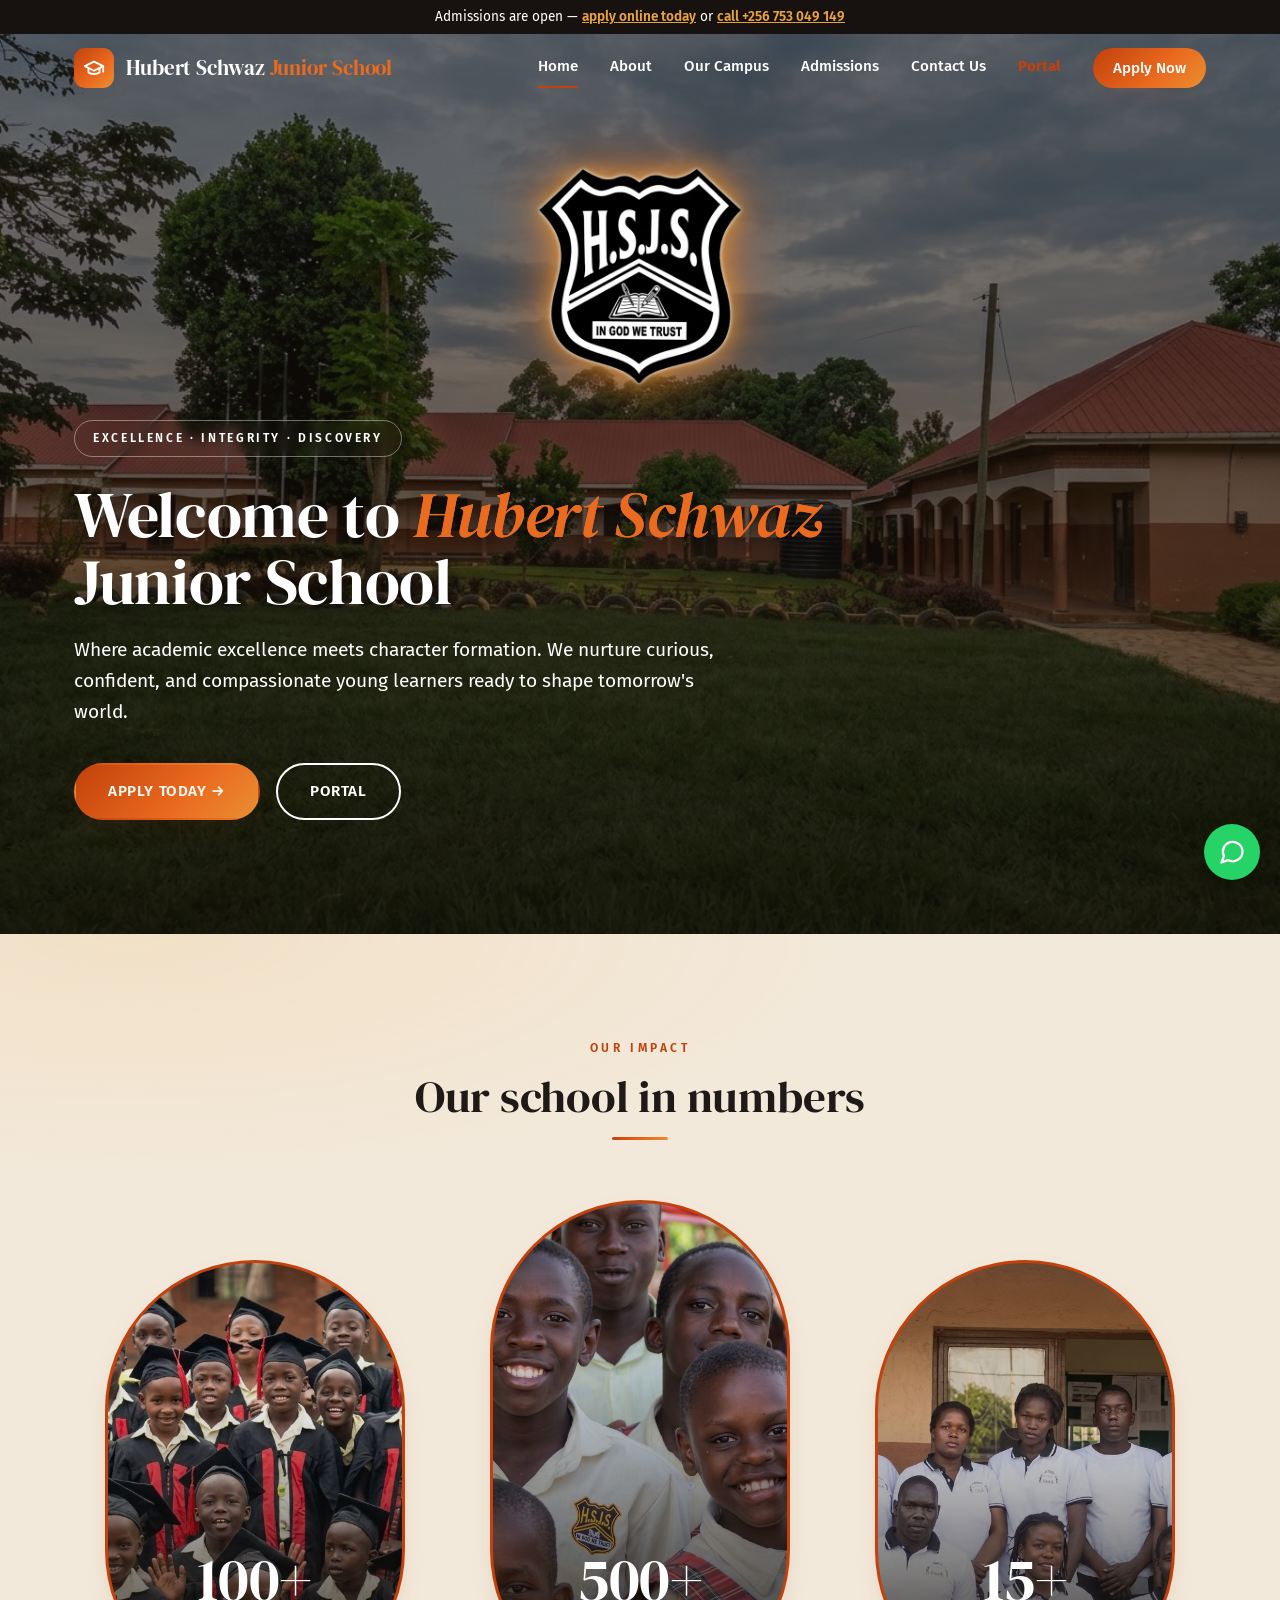
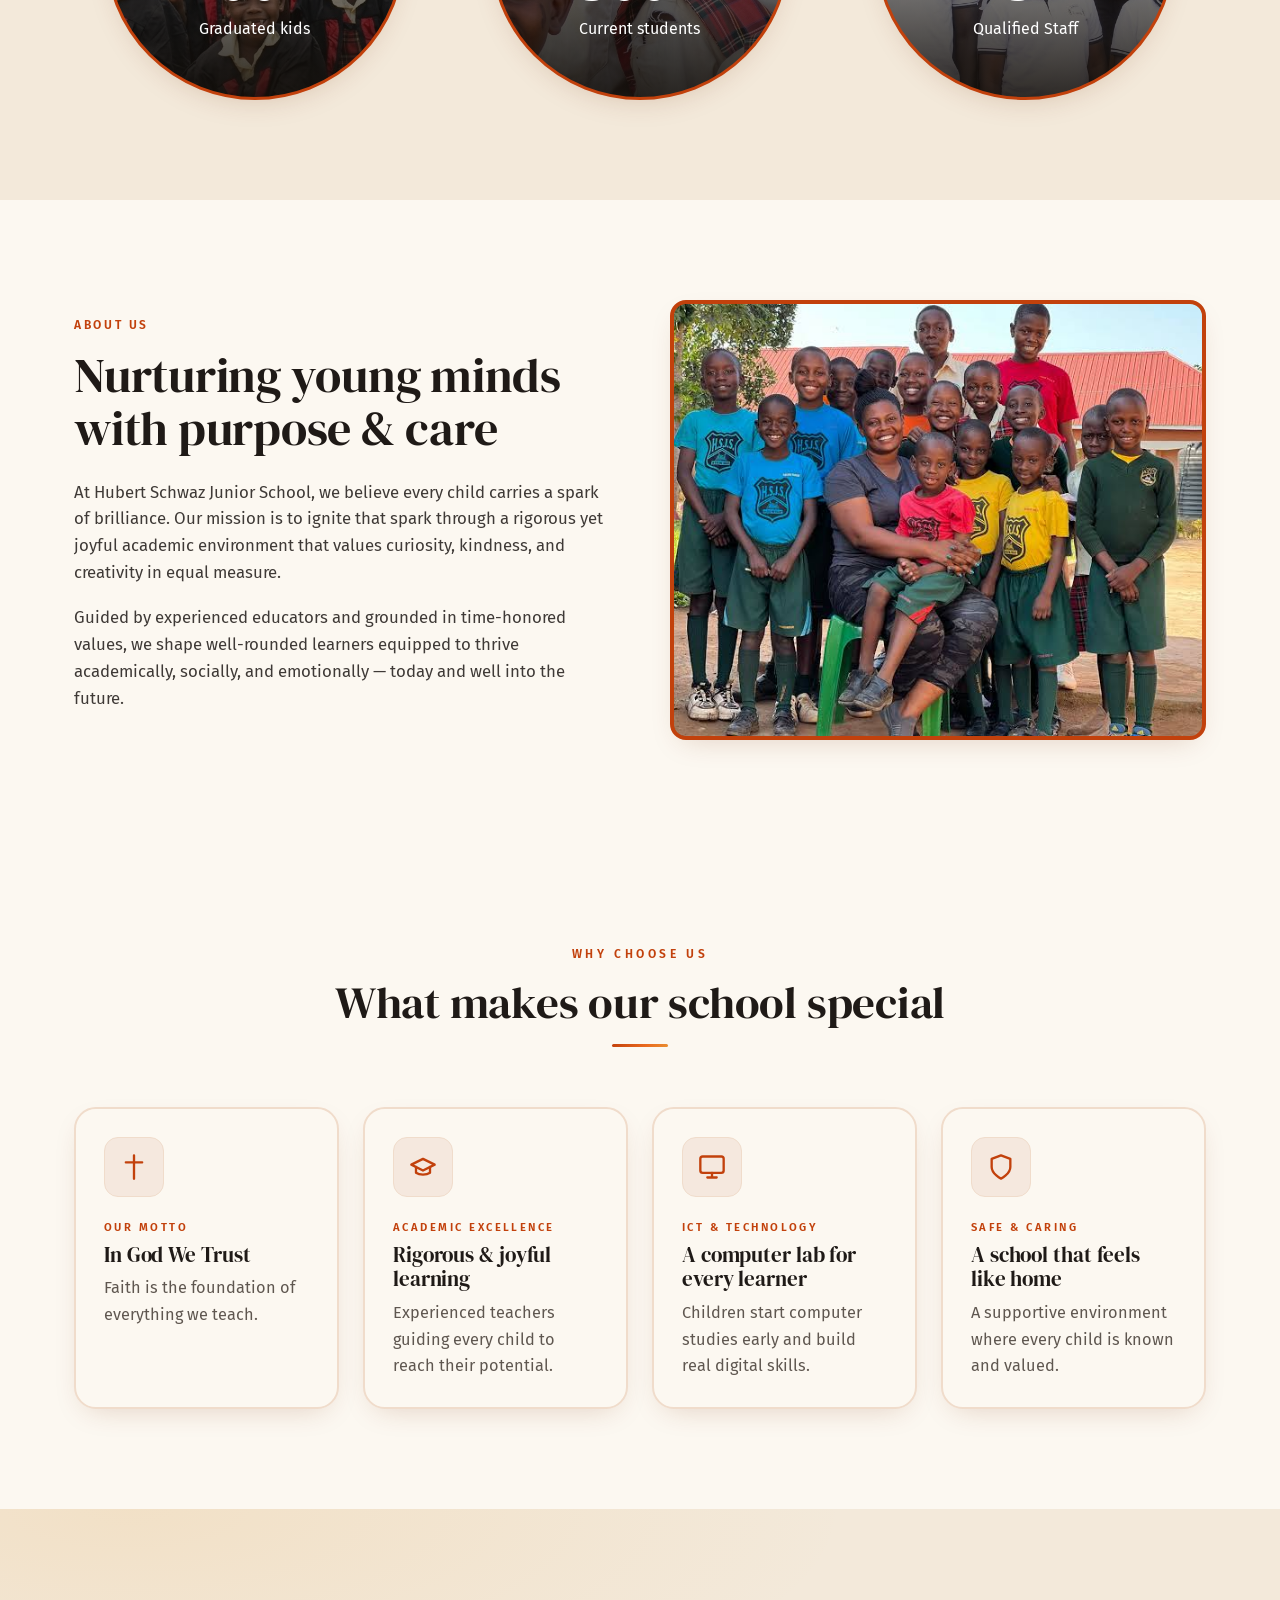
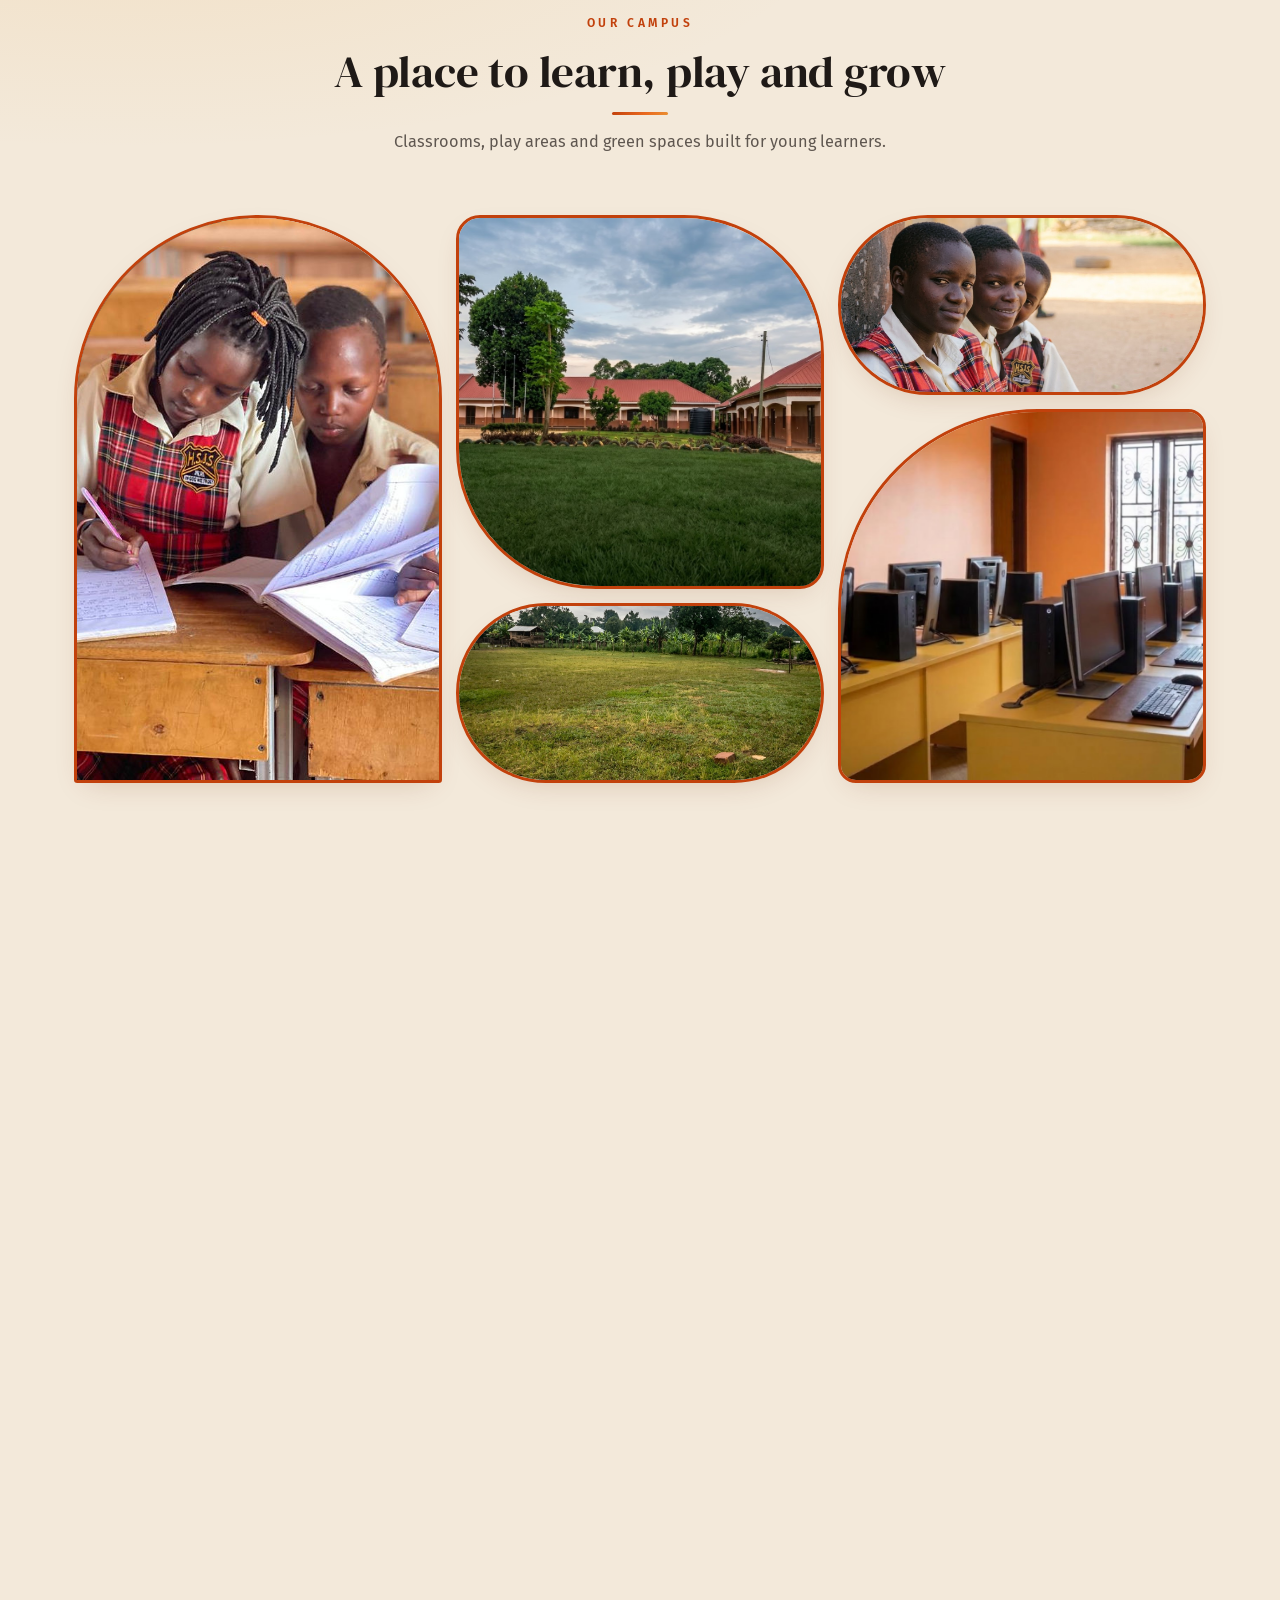
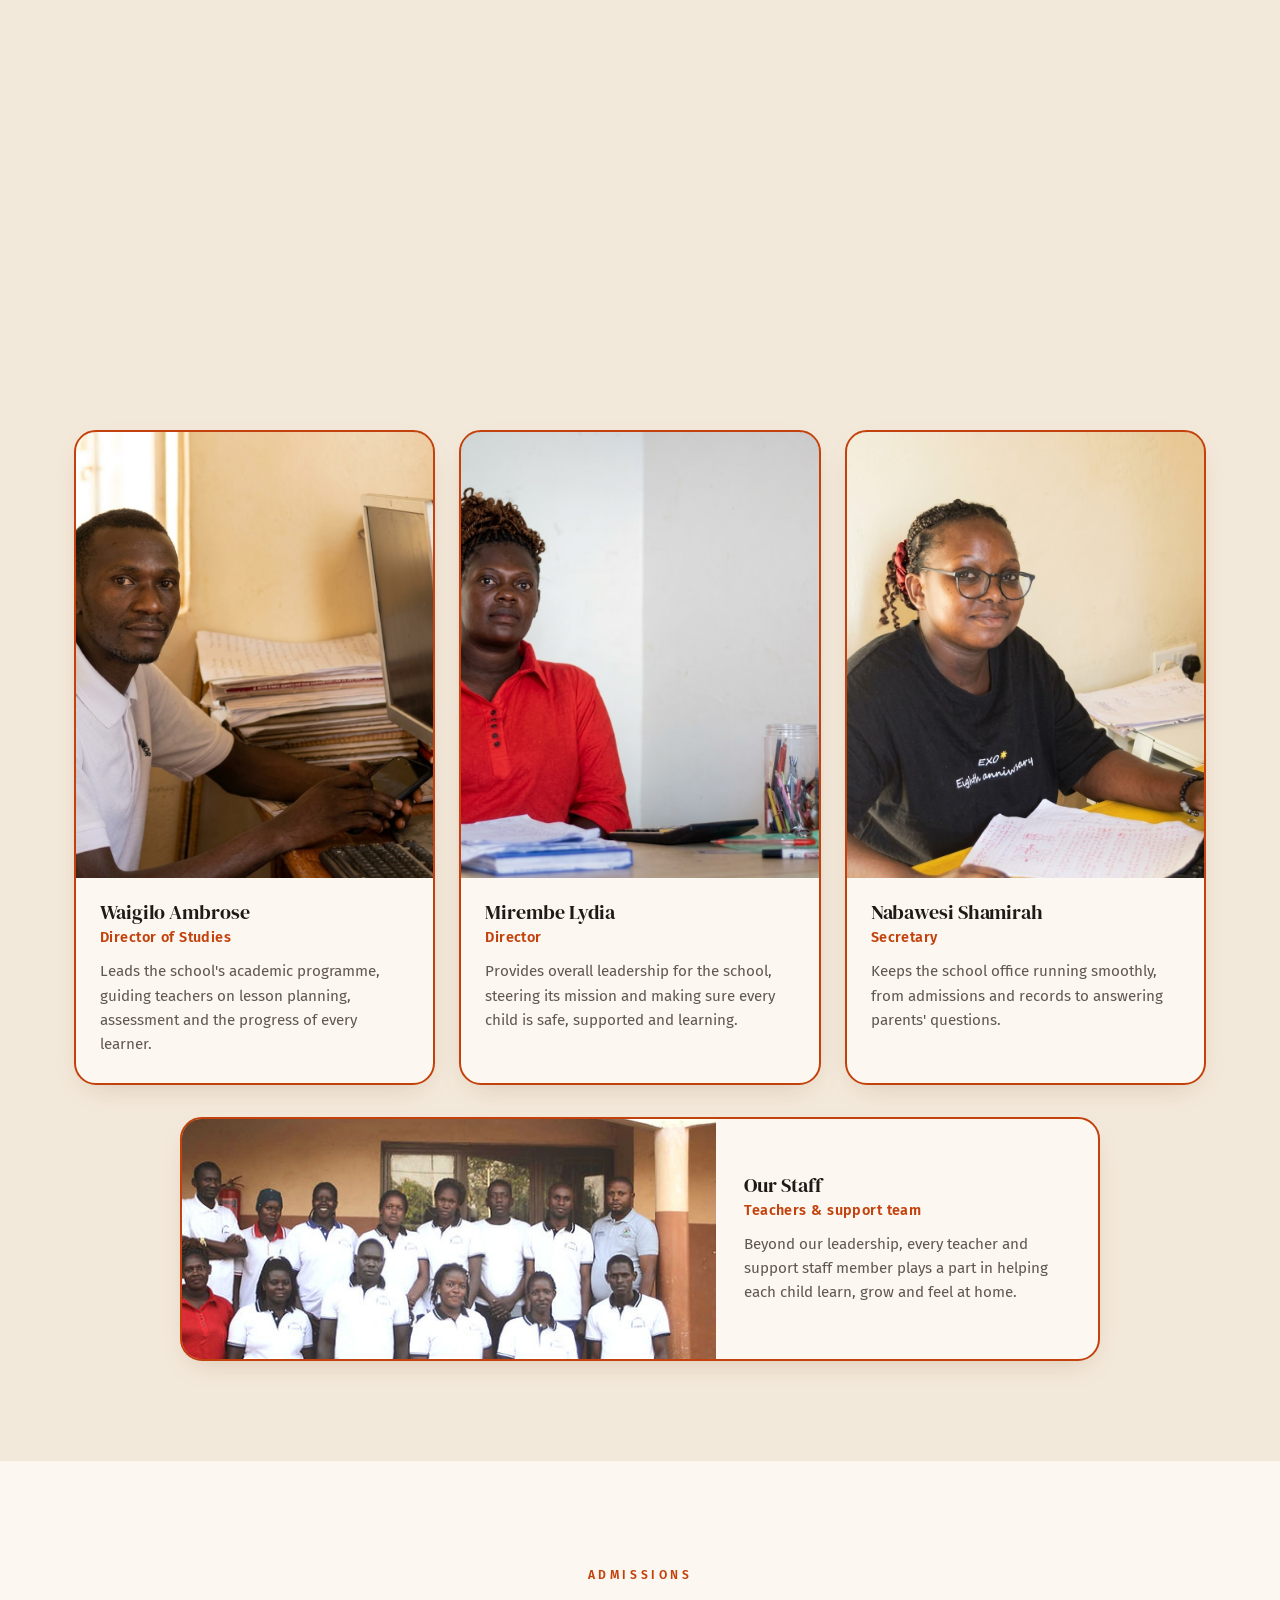
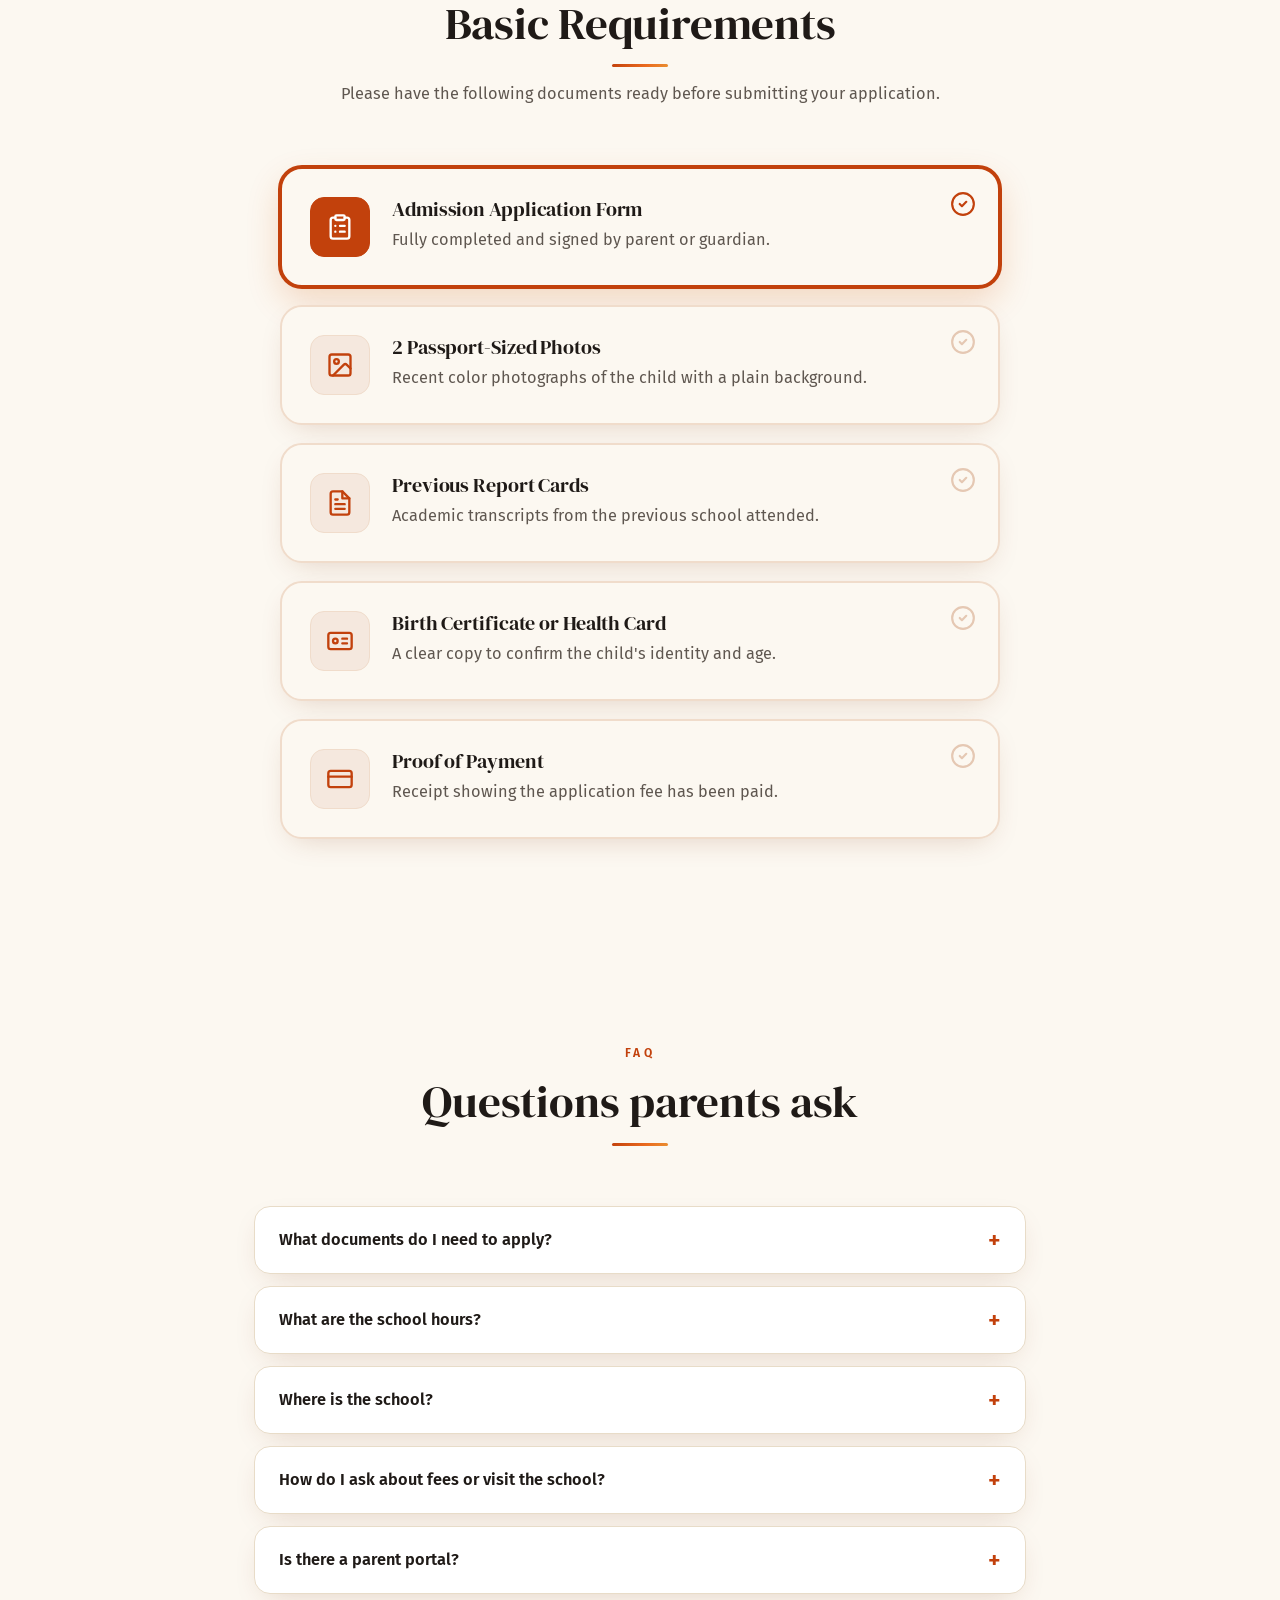
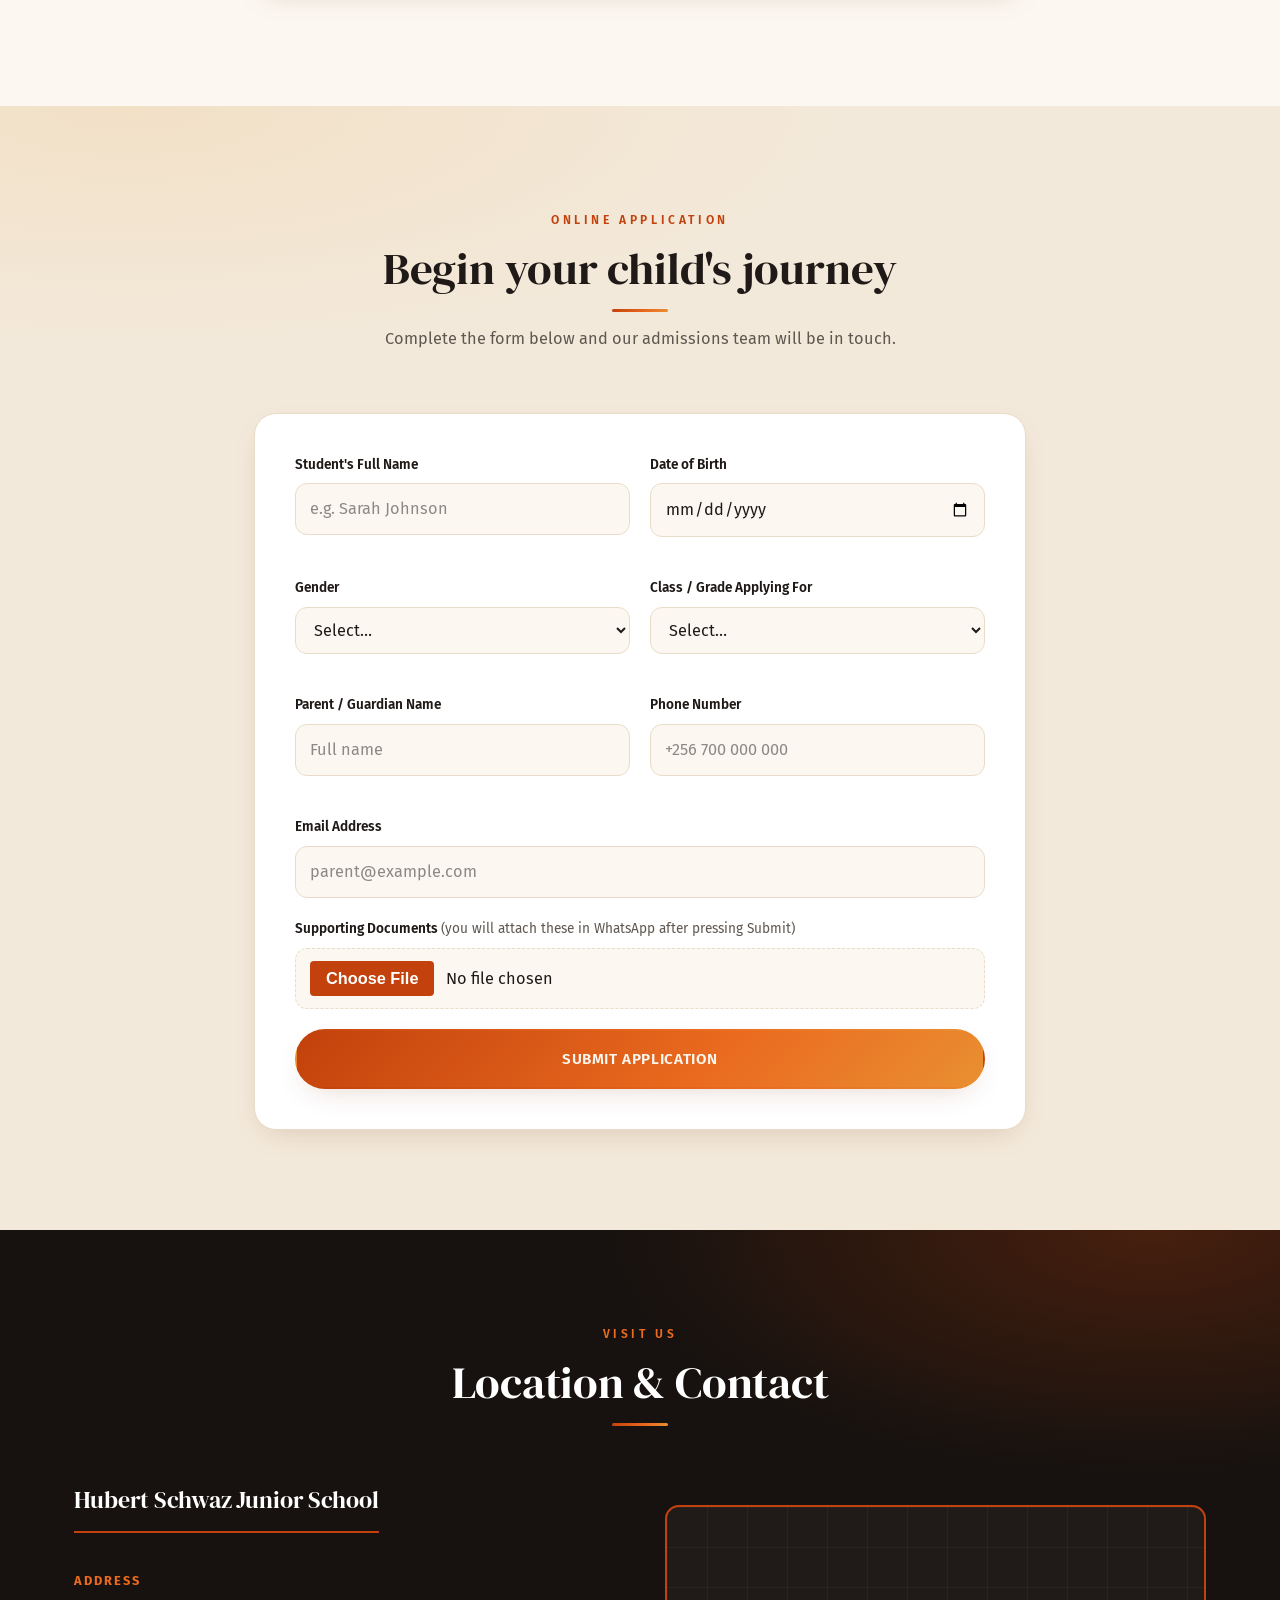
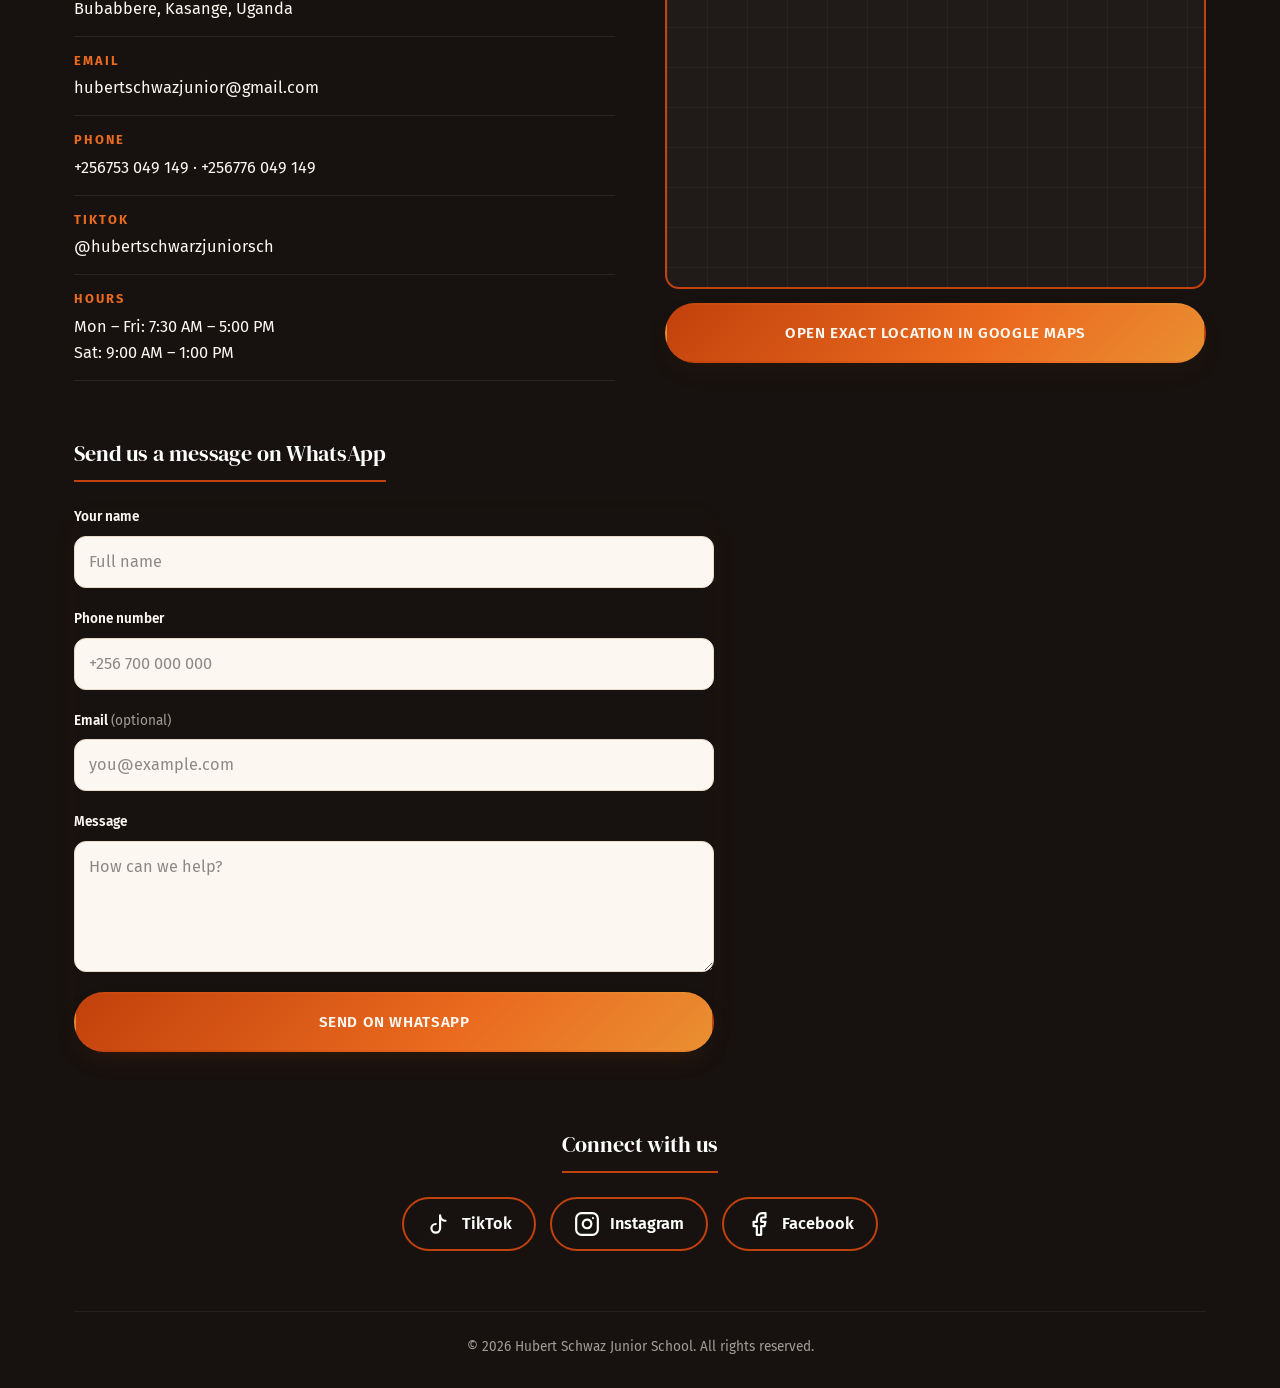
==== commit 9e529bec: "Add files via upload" ====
--- a/index.html
+++ b/index.html
@@ -35,15 +35,22 @@
 <style>
 /* ===== Hero: ONE photo at a time, slow zoom in/out, long pause before the next photo ===== */
 .hero-slides{display:block;position:absolute;inset:0;z-index:-1;background:#17120F;overflow:hidden}
-.hero-slides .slide{position:absolute;inset:0;background-size:cover;background-position:center;opacity:0;transition:opacity 1.6s ease;animation:heroZoom 14s ease-in-out both}
+.hero-slides .slide{position:absolute;inset:0;background-size:cover;background-position:center;opacity:0;transition:opacity 1.8s ease}
 .hero-slides .slide.on{opacity:1}
-@keyframes heroZoom{0%{transform:scale(1)}50%{transform:scale(1.14)}100%{transform:scale(1)}}
-@media(prefers-reduced-motion:reduce){.hero-slides .slide{animation:none}}
+.hero-slides .slide.zin{animation:heroIn 24s linear both}
+.hero-slides .slide.zout{animation:heroOut 24s linear both}
+@keyframes heroIn{from{transform:scale(1)}to{transform:scale(1.1)}}
+@keyframes heroOut{from{transform:scale(1.1)}to{transform:scale(1)}}
+/* announcement bar: one line, navbar sits exactly below it */
+.announce{white-space:nowrap;overflow:hidden;text-overflow:ellipsis;line-height:1.3}
+.navbar{top:var(--announce-h,34px)}
+@media(max-width:600px){.a-long{display:none}.announce{font-size:.8rem}}
+@media(prefers-reduced-motion:reduce){.hero-slides .slide.zin,.hero-slides .slide.zout{animation:none}}
 </style>
 </head>
 <body>
 <div class="progress" id="progress"></div>
-<div class="announce">Admissions are open &mdash; <a href="#apply">apply online today</a> or <a href="tel:+256753049149">call +256 753 049 149</a></div>
+<div class="announce">Admissions are open &mdash; <a href="#apply">apply online today</a><span class="a-long"> or <a href="tel:+256753049149">call +256 753 049 149</a></span></div>
 
 <!-- NAVBAR -->
 <header class="navbar" id="navbar">
@@ -67,7 +74,7 @@
 <!-- HERO -->
 <section class="hero" id="home">
   <div class="hero-slides" id="heroSlides" aria-hidden="true" data-imgs="IMG_1486.JPG,IMG_1519.JPG,IMG_1522.JPG"></div>
-  <div class="hero-badge"><img src="badge.png" alt="Hubert Schwaz Junior School badge" /></div>
+  <div class="hero-badge"><img src="[data-uri]" alt="Hubert Schwaz Junior School badge" /></div>
   <div class="hero-content">
     <span class="hero-eyebrow">Excellence · Integrity · Discovery</span>
     <h1>Welcome to <span class="accent">Hubert Schwaz</span> Junior School</h1>
@@ -317,17 +324,17 @@
 (function () {
   var box = document.getElementById("heroSlides");
   if (!box) return;
-  var HERO_SECONDS = 12;   // how long each photo stays (the zoom in/out lasts 14s, set in heroZoom above)
+  var HERO_SECONDS = 15;   // how long each photo stays (zoom speed is set by "24s" in heroIn / heroOut above)
   var list = box.dataset.imgs.split(",").map(function (s) { return s.trim(); }).filter(Boolean);
-  var i = 0, cur = null;
+  var i = 0, n = 0, cur = null;
   list.forEach(function (src) { new Image().src = src; });   // preload so changes are smooth
   function show() {
     var s = document.createElement("div");
-    s.className = "slide";
+    s.className = "slide " + (n++ % 2 === 0 ? "zin" : "zout");
     s.style.backgroundImage = 'url("' + list[i] + '")';
     box.appendChild(s);
     requestAnimationFrame(function () { requestAnimationFrame(function () { s.classList.add("on"); }); });
-    if (cur) { var old = cur; old.classList.remove("on"); setTimeout(function () { old.remove(); }, 1800); }
+    if (cur) { var old = cur; old.classList.remove("on"); setTimeout(function () { old.remove(); }, 2000); }
     cur = s;
     i = (i + 1) % list.length;
   }
@@ -335,5 +342,13 @@
   setInterval(show, HERO_SECONDS * 1000);
 })();
 </script>
+<script>
+/* Keep the menu bar directly under the "Admissions are open" bar, whatever its height */
+(function () {
+  var a = document.querySelector(".announce");
+  function fit() { if (a) document.documentElement.style.setProperty("--announce-h", a.offsetHeight + "px"); }
+  fit(); window.addEventListener("resize", fit); window.addEventListener("load", fit);
+})();
+</script>
 </body>
 </html>
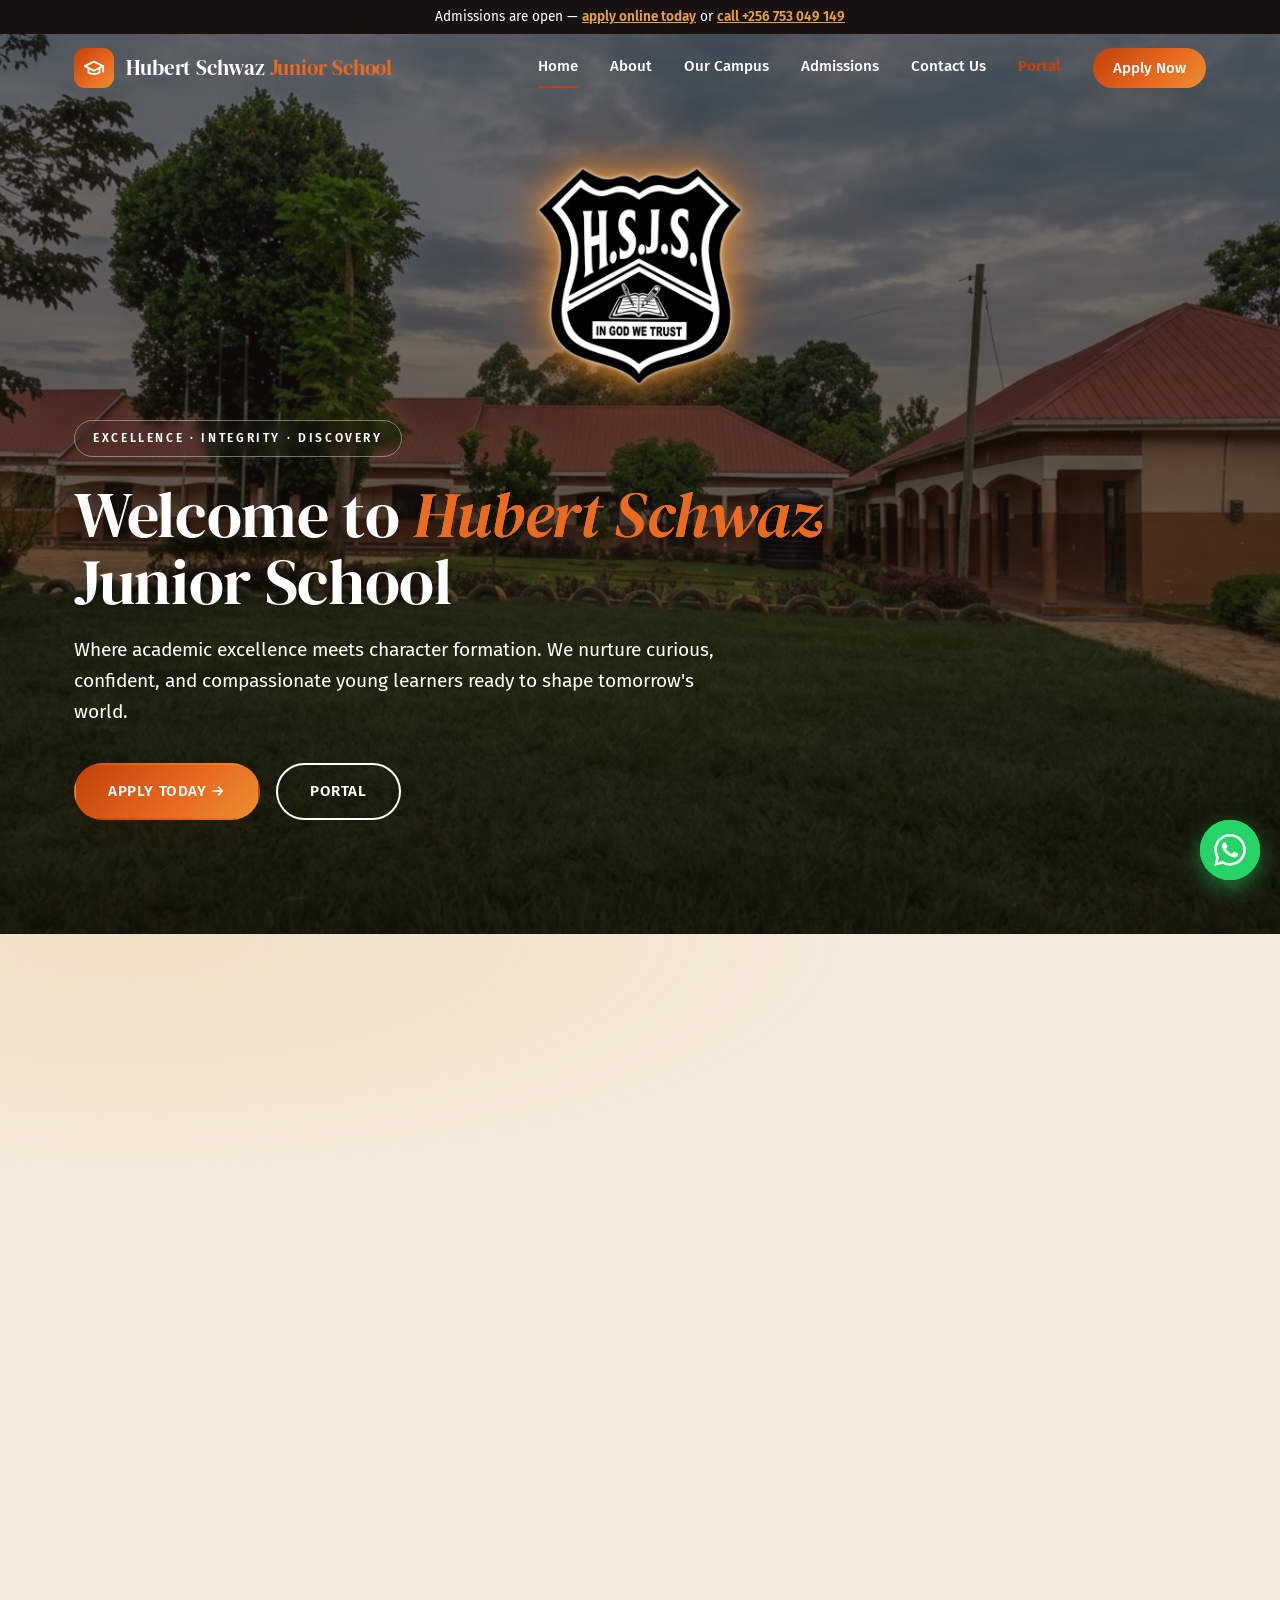
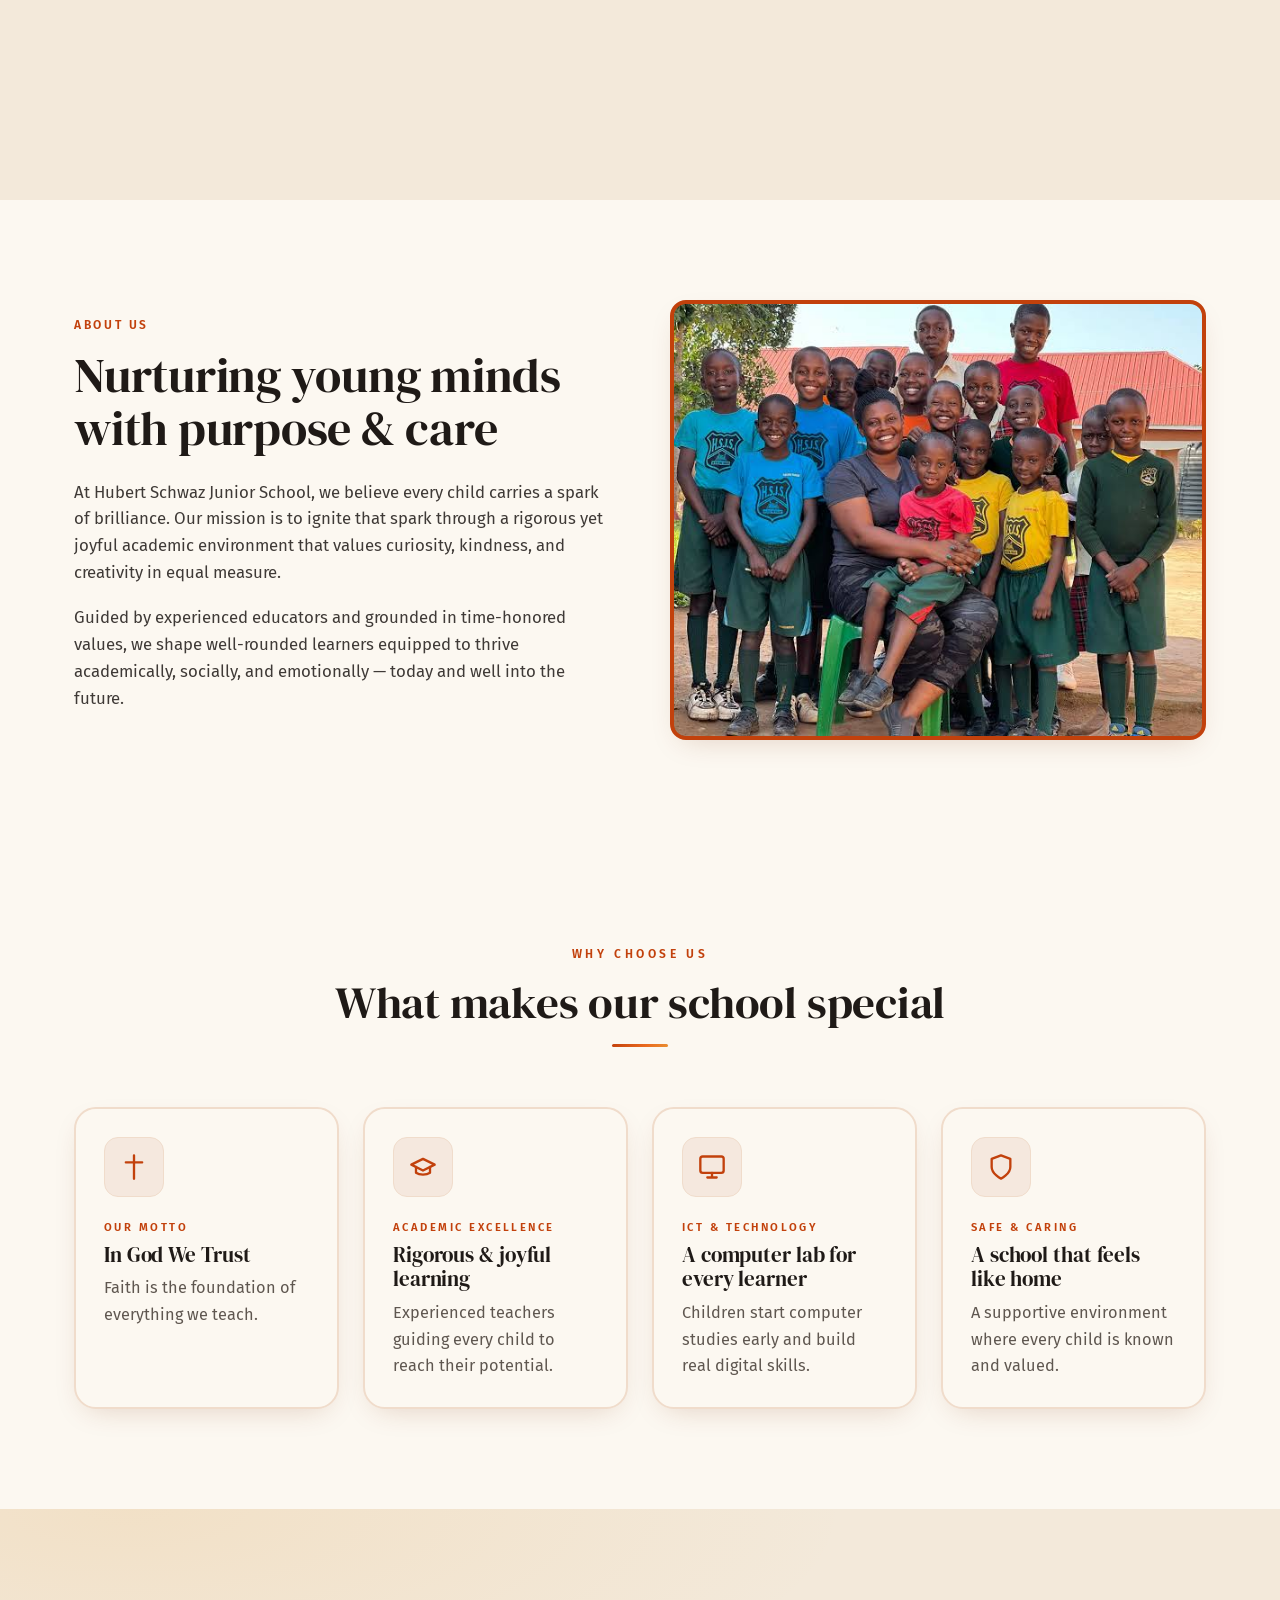
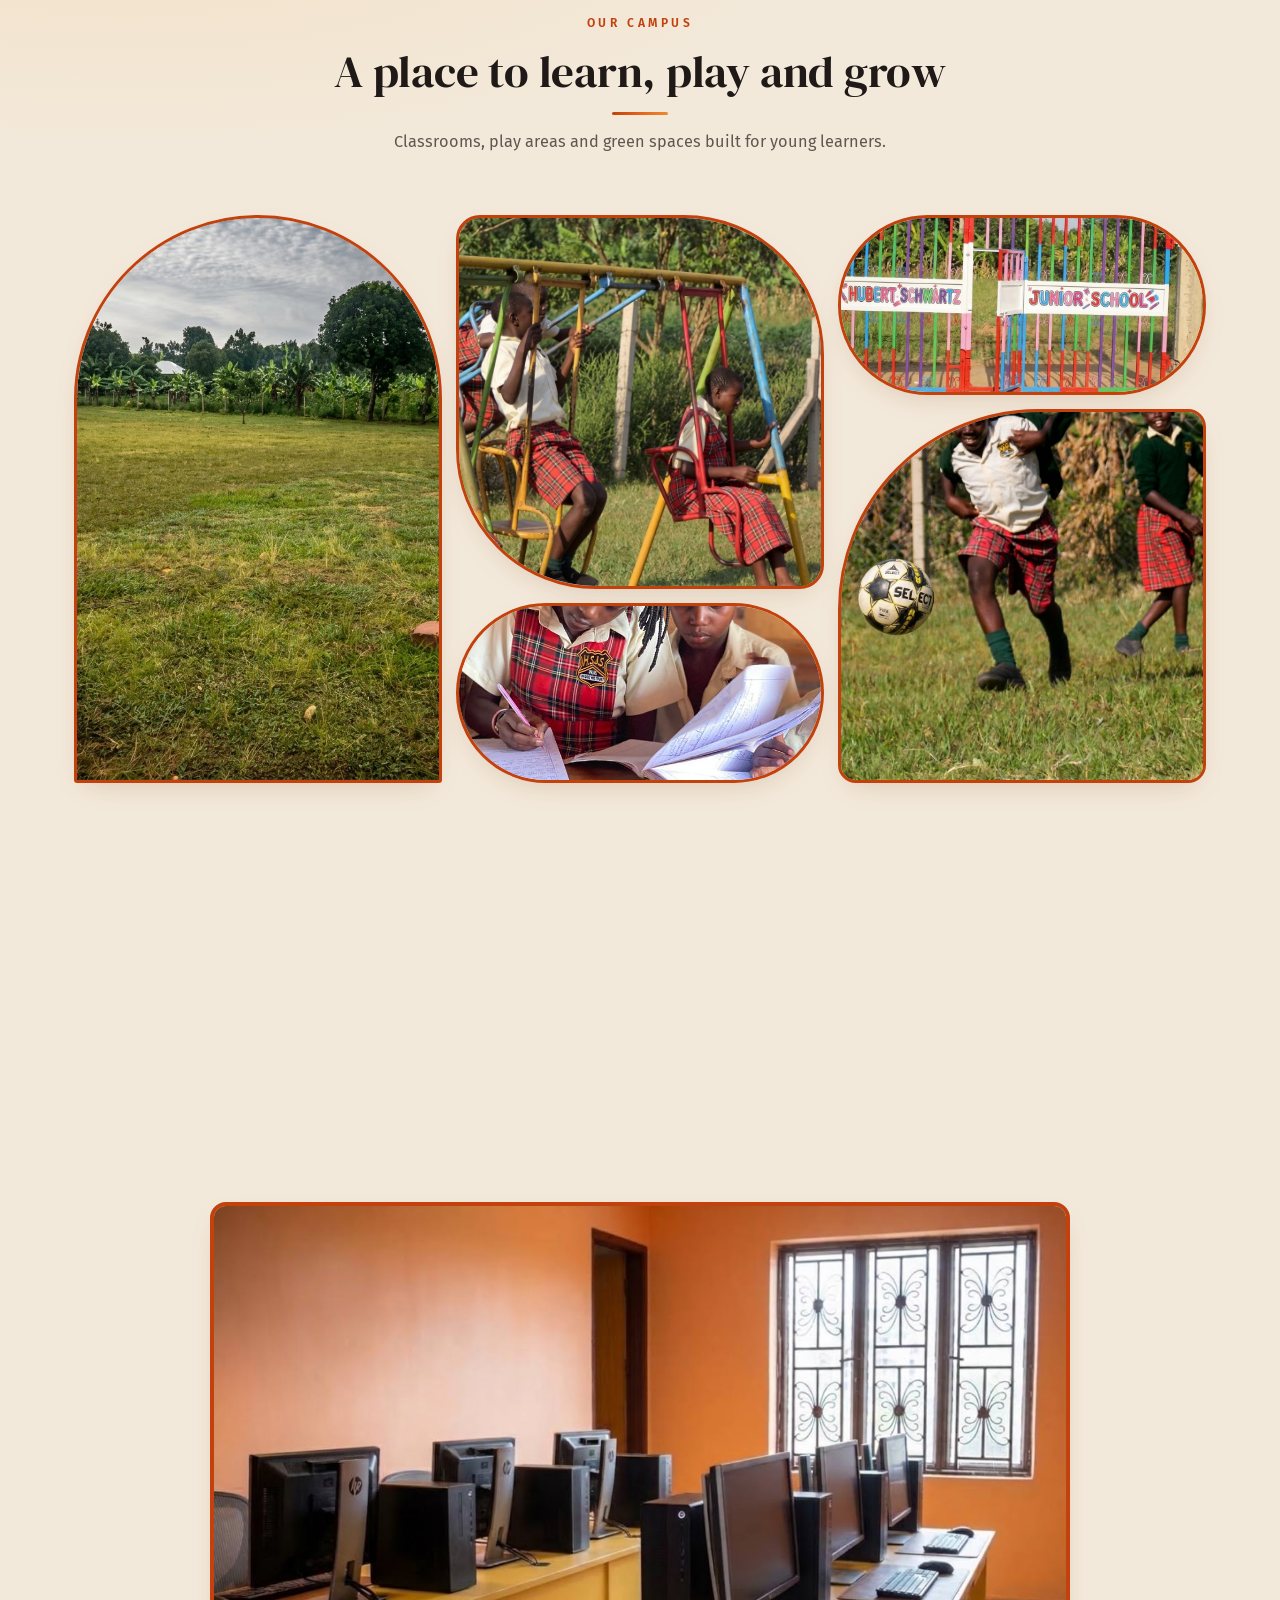
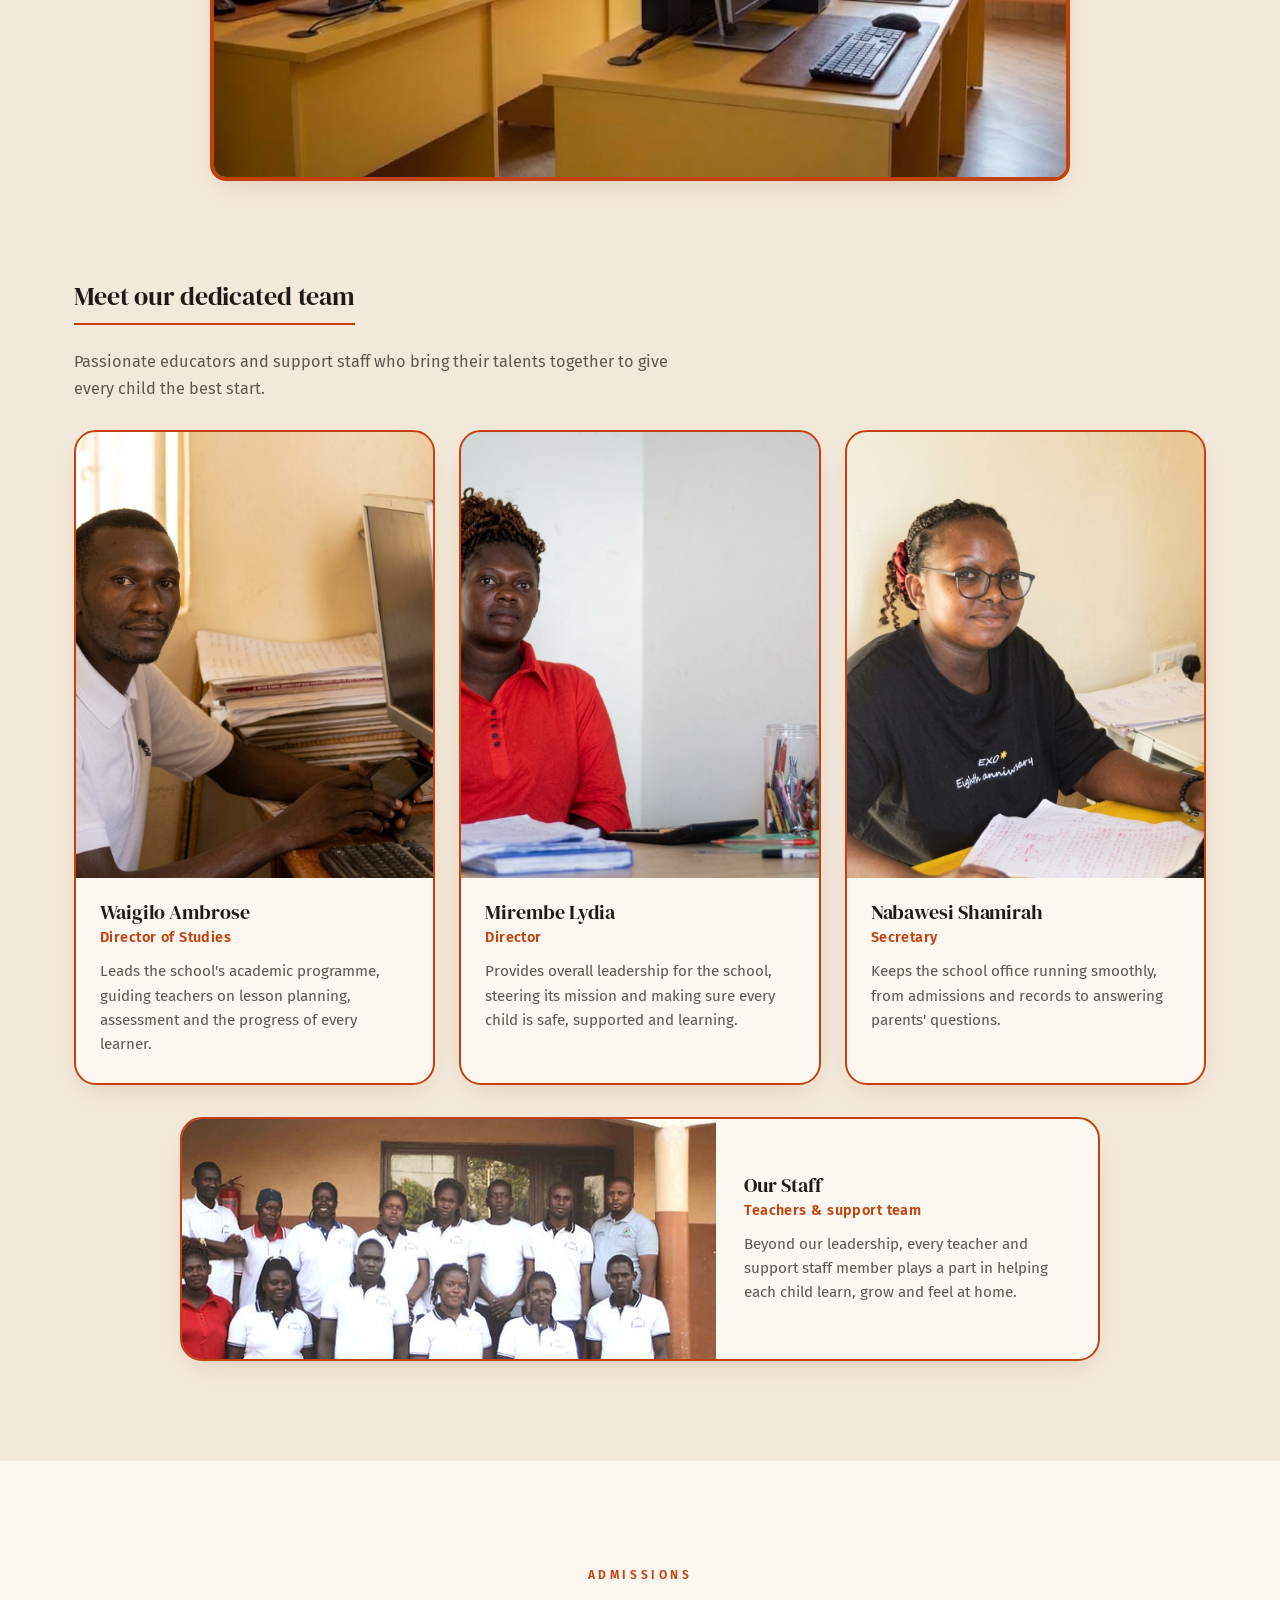
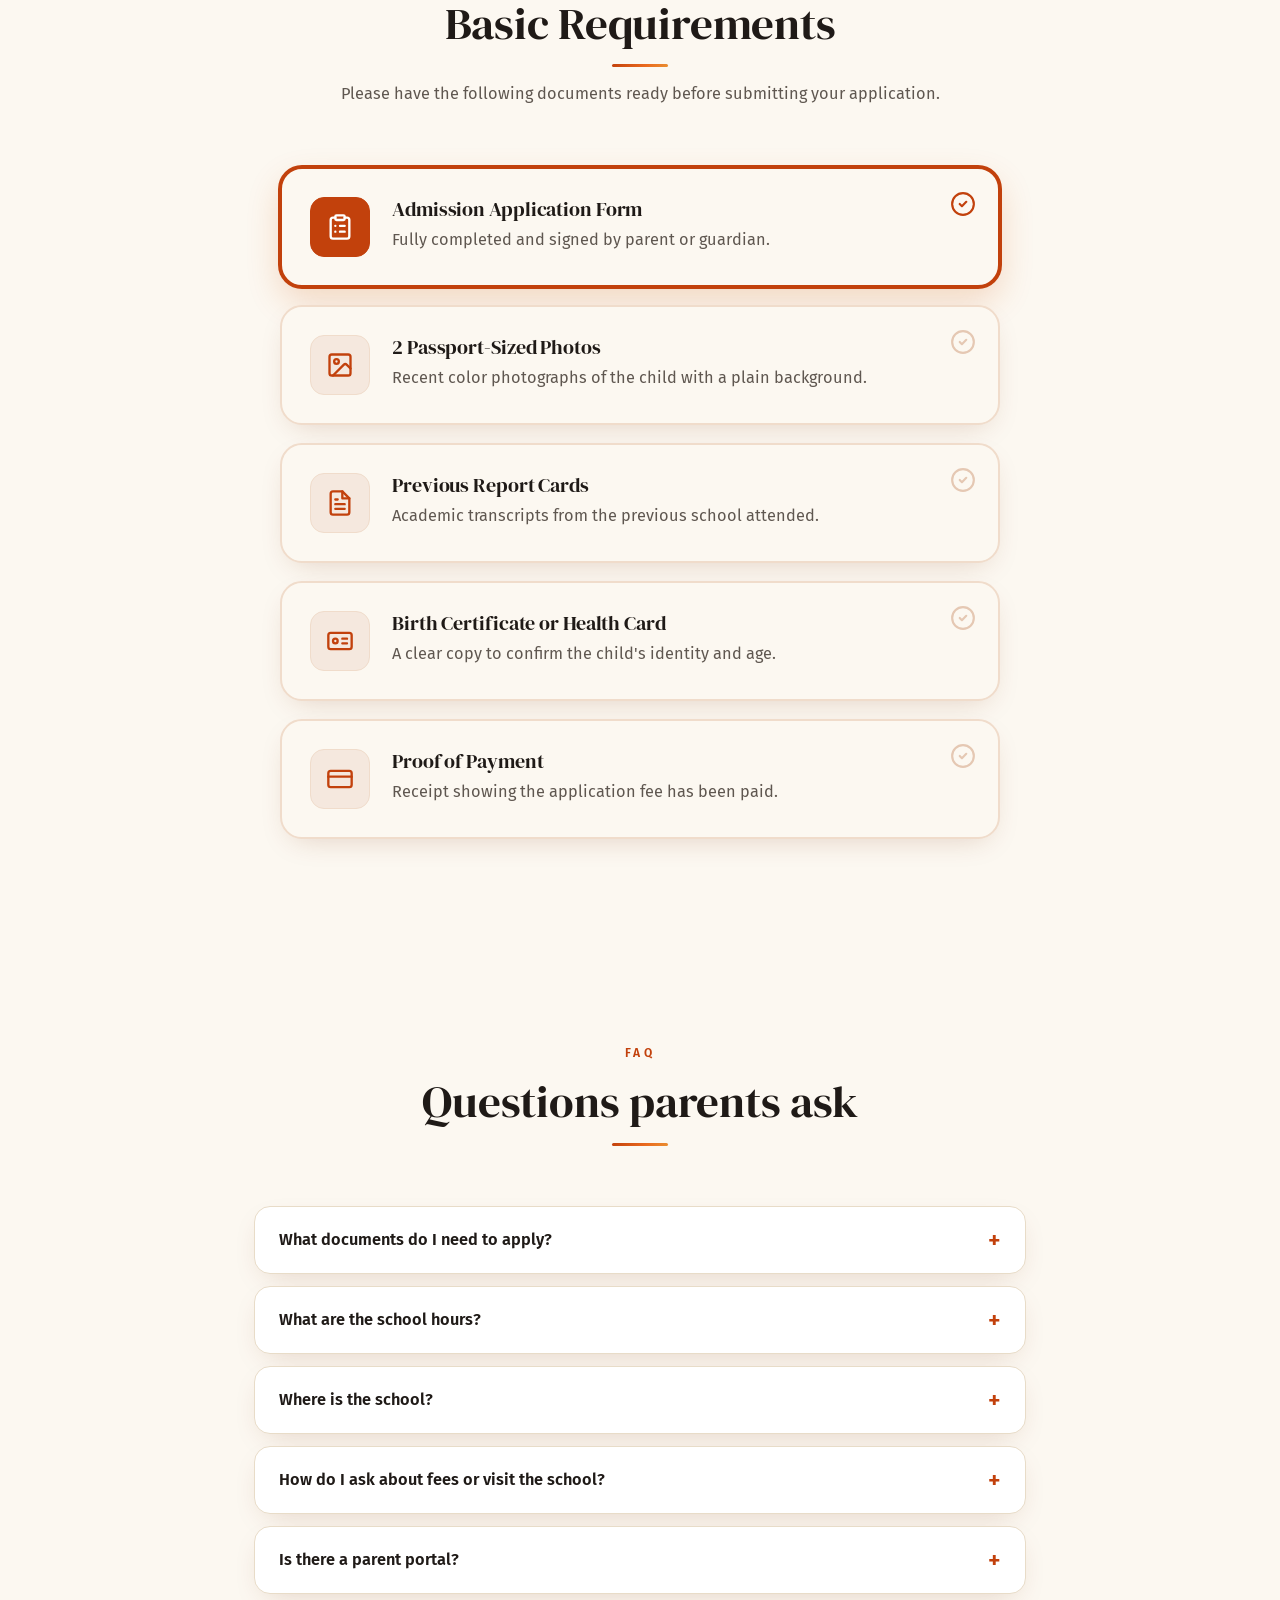
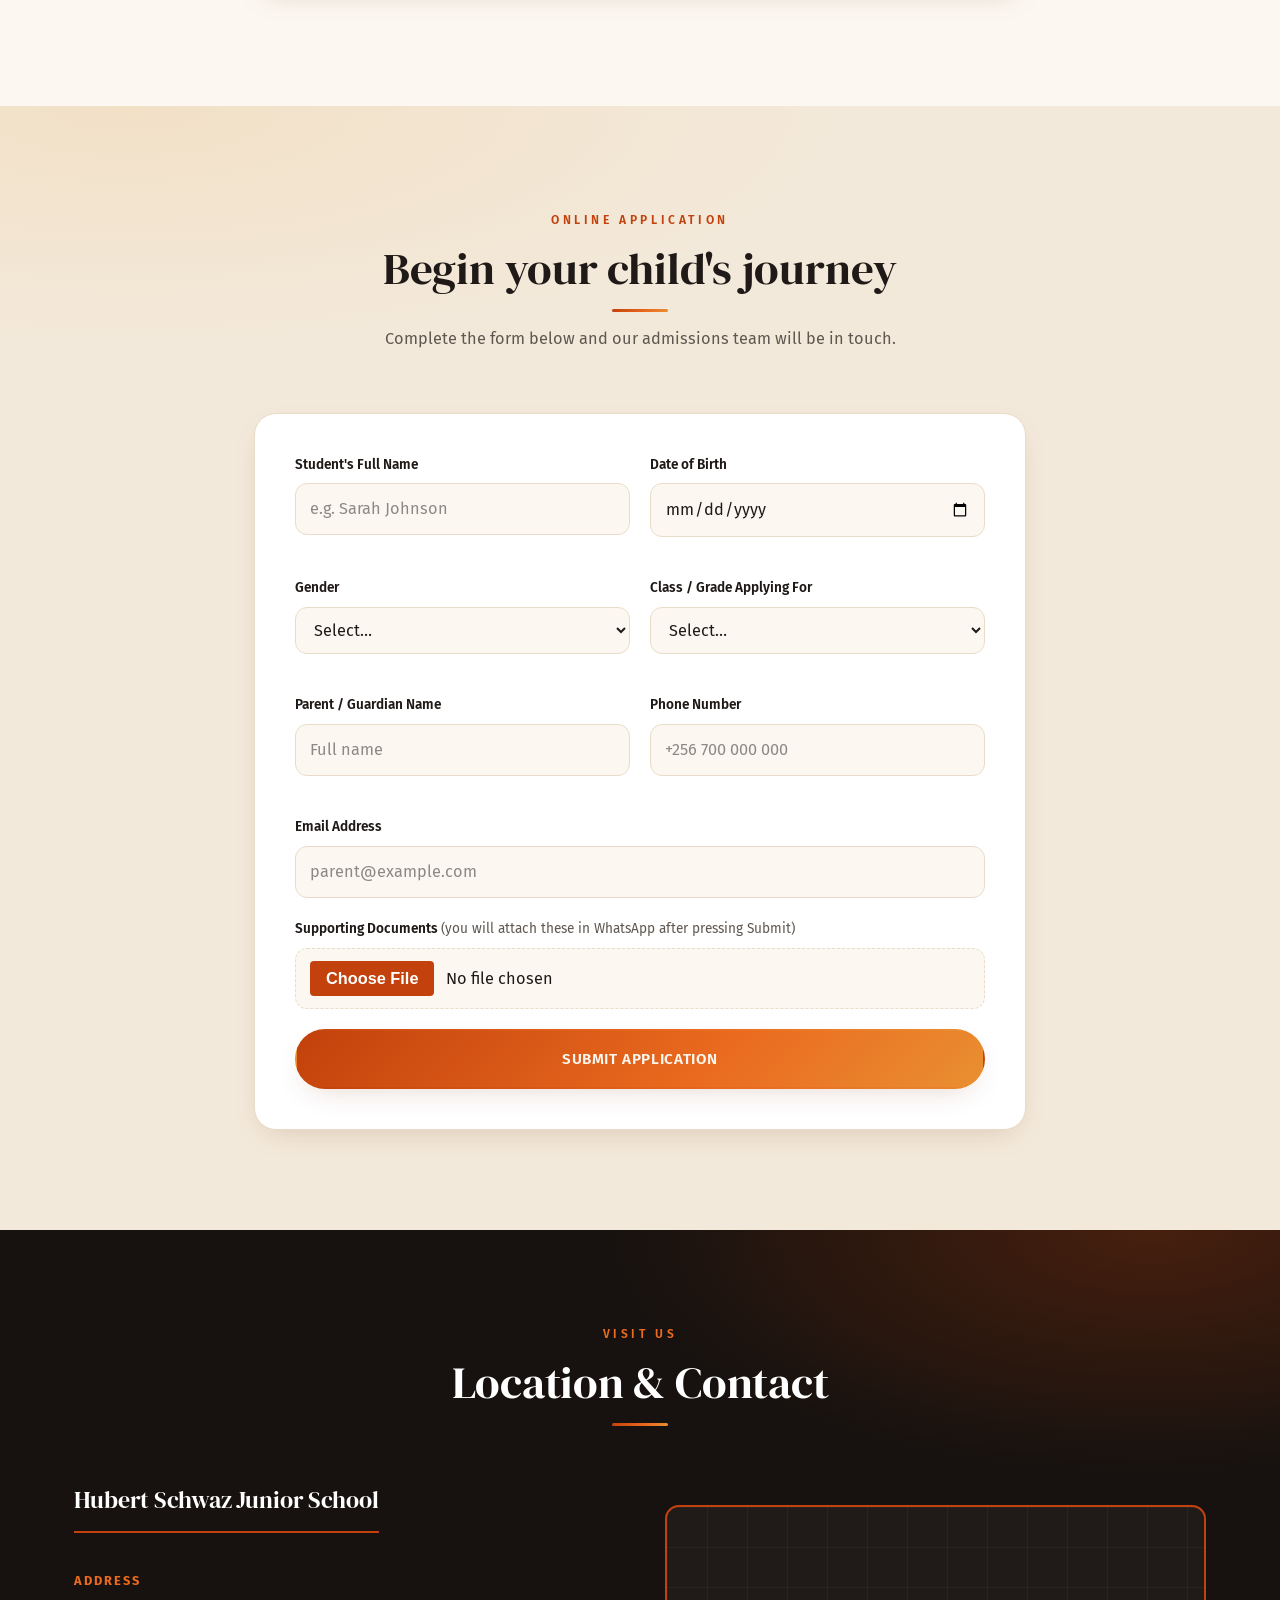
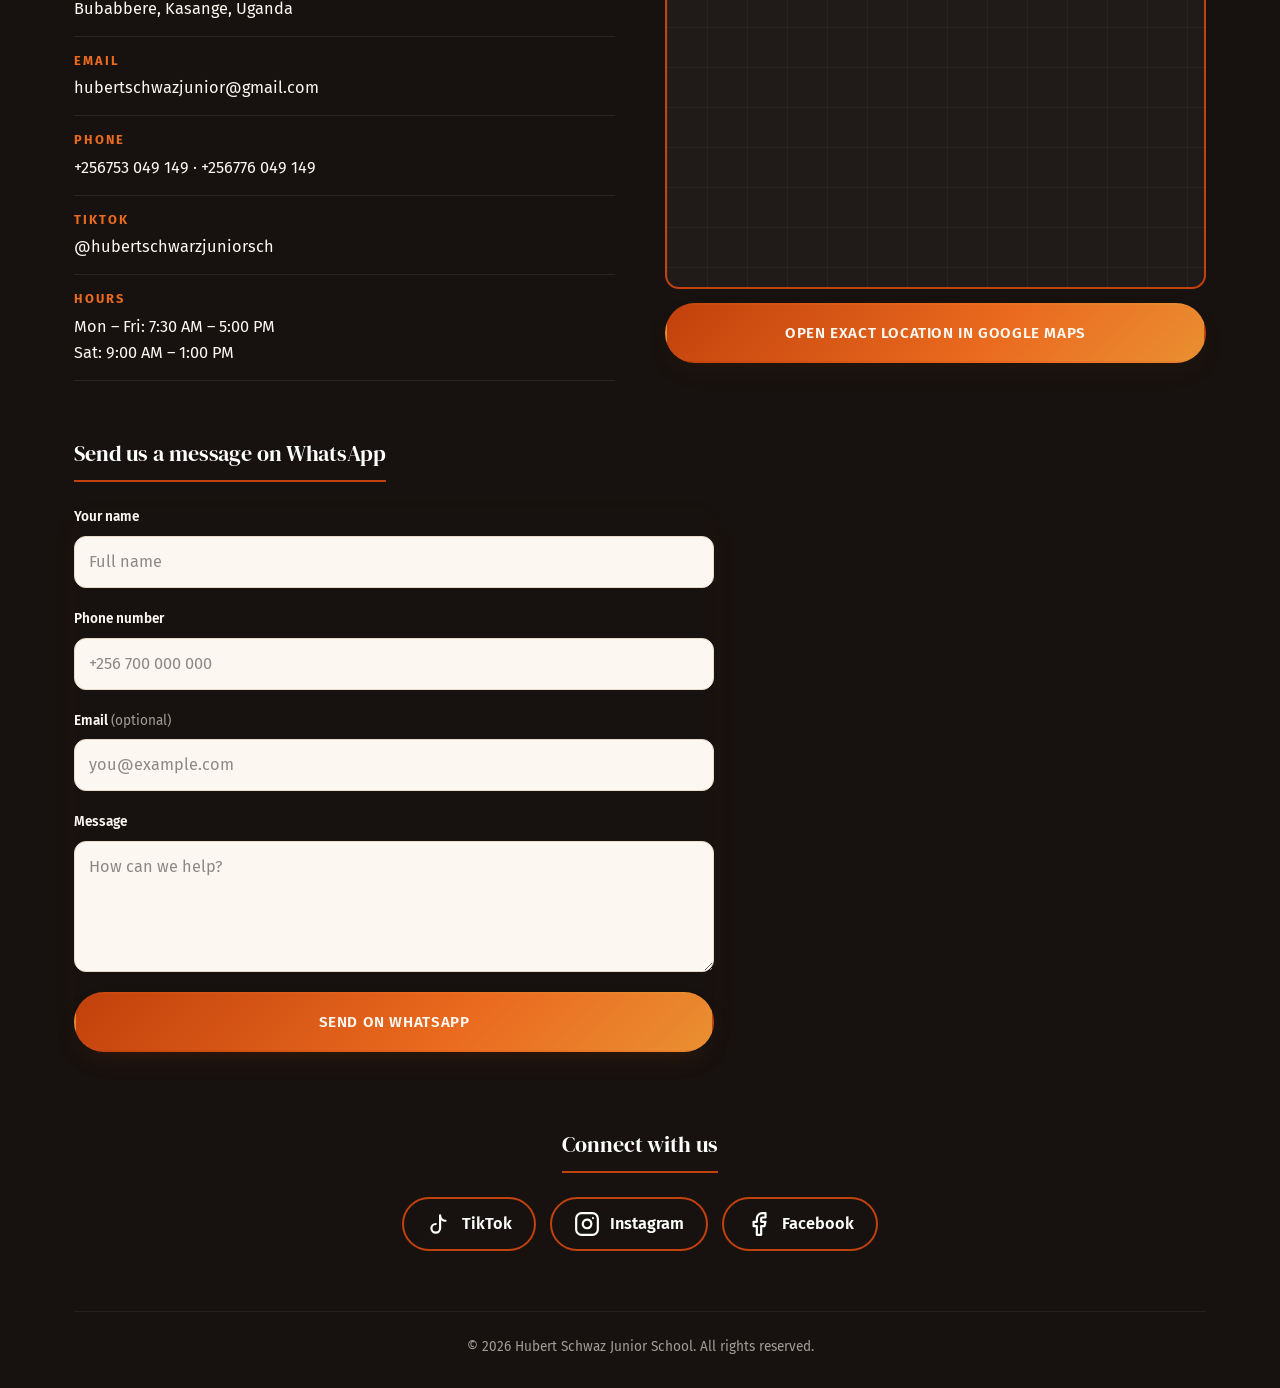
==== commit 95ed4232: "Add files via upload" ====
--- a/index.html
+++ b/index.html
@@ -37,15 +37,67 @@
 .hero-slides{display:block;position:absolute;inset:0;z-index:-1;background:#17120F;overflow:hidden}
 .hero-slides .slide{position:absolute;inset:0;background-size:cover;background-position:center;opacity:0;transition:opacity 1.8s ease}
 .hero-slides .slide.on{opacity:1}
-.hero-slides .slide.zin{animation:heroIn 24s linear both}
-.hero-slides .slide.zout{animation:heroOut 24s linear both}
-@keyframes heroIn{from{transform:scale(1)}to{transform:scale(1.1)}}
-@keyframes heroOut{from{transform:scale(1.1)}to{transform:scale(1)}}
+.hero-slides .slide.zin{animation:heroIn 22s linear both}
+.hero-slides .slide.zout{animation:heroOut 22s linear both}
+@keyframes heroIn{from{transform:scale(1.02) translate3d(0,0,0)}to{transform:scale(1.14) translate3d(-1.8%,-1.2%,0)}}
+@keyframes heroOut{from{transform:scale(1.14) translate3d(-1.8%,-1.2%,0)}to{transform:scale(1.02) translate3d(0,0,0)}}
 /* announcement bar: one line, navbar sits exactly below it */
 .announce{white-space:nowrap;overflow:hidden;text-overflow:ellipsis;line-height:1.3}
 .navbar{top:var(--announce-h,34px)}
 @media(max-width:600px){.a-long{display:none}.announce{font-size:.8rem}}
-@media(prefers-reduced-motion:reduce){.hero-slides .slide.zin,.hero-slides .slide.zout{animation:none}}
+
+/* ===== WhatsApp button: real logo, pulsing green rings ===== */
+.wa-float{width:60px;height:60px;background:#25D366;animation:waBeat 2s ease-in-out infinite!important;box-shadow:0 8px 22px rgba(37,211,102,.5)}
+.wa-float::before,.wa-float::after{content:"";position:absolute;inset:0;border-radius:50%;background:#25D366;z-index:-1;animation:waRing 2s ease-out infinite}
+.wa-float::after{animation-delay:1s}
+@keyframes waRing{0%{transform:scale(1);opacity:.55}100%{transform:scale(1.9);opacity:0}}
+@keyframes waBeat{0%,100%{transform:scale(1)}50%{transform:scale(1.08)}}
+.hero-badge img{animation:badgeGlow 3.2s ease-in-out infinite alternate!important}
+
+/* ===== Phones: smaller cards, shorter page ===== */
+@media(max-width:860px){
+  .section{padding:46px 0}
+  .section-head{margin-bottom:28px}
+  .campus-sub{margin:36px 0 14px;font-size:1.35rem}
+  .team-intro{margin-bottom:16px;font-size:.95rem}
+  /* staff: small side-by-side cards */
+  .team{grid-template-columns:1fr;gap:12px}
+  .member{display:grid;grid-template-columns:104px 1fr;align-items:stretch;border-radius:16px}
+  .member-photo{aspect-ratio:auto;min-height:120px}
+  .member-photo img{object-position:center 20%}
+  .member-photo .ph-icon{width:44px;height:44px}
+  .member-body{padding:12px 14px;display:flex;flex-direction:column;justify-content:center}
+  .member-body h4{font-size:1.1rem}
+  .role{font-size:.8rem;margin-bottom:4px}
+  .member-body p{font-size:.84rem;line-height:1.4}
+  .member-wide{display:block;margin-top:12px;max-width:none}
+  .wide-photo{min-height:0;height:130px}
+  .member-wide .member-body{padding:12px 14px}
+  /* numbers: three small capsules in one row */
+  .stat-row{grid-template-columns:repeat(3,1fr);gap:10px}
+  .stat,.stat:nth-child(2){height:230px;padding:0 6px 22px;border-width:2px}
+  .stat strong{font-size:1.9rem}
+  .stat span{font-size:.72rem;line-height:1.2}
+  /* why choose us + requirements */
+  .values{gap:12px}
+  .value{padding:16px 18px;border-radius:16px}
+  .value .req-icon{width:42px;height:42px;margin-bottom:8px}
+  .value h4{font-size:1.1rem;margin-bottom:4px}
+  .value p{font-size:.88rem}
+  .req-list{gap:12px}
+  .req{padding:14px;gap:12px;border-radius:16px}
+  .req-icon{width:44px;height:44px}
+  .req-body h4{font-size:1.02rem;margin-bottom:2px}
+  .req-body p{font-size:.86rem}
+  .req-check{top:14px;right:14px}
+  /* gallery, forms, faq */
+  .mosaic{grid-auto-rows:100px;gap:8px}
+  .form{padding:18px}
+  .faq-item summary{padding:14px 46px 14px 16px;font-size:.95rem}
+  .faq-item p{padding:0 16px 14px;font-size:.9rem}
+  .about-image{min-height:210px}
+  .ict{gap:18px}
+}
 </style>
 </head>
 <body>
@@ -313,7 +365,7 @@
   </div>
 </footer>
 
-  <a class="wa-float" href="https://wa.me/256776049149" target="_blank" rel="noopener" aria-label="Chat with us on WhatsApp"><svg viewBox="0 0 24 24" width="28" height="28" fill="none" stroke="currentColor" stroke-width="2" stroke-linecap="round" stroke-linejoin="round" aria-hidden="true"><path d="M21 11.5a8.4 8.4 0 0 1-12.4 7.4L3 21l2.1-5.5A8.4 8.4 0 1 1 21 11.5z"/></svg></a>
+  <a class="wa-float" href="https://wa.me/256776049149" target="_blank" rel="noopener" aria-label="Chat with us on WhatsApp"><svg viewBox="0 0 24 24" width="32" height="32" fill="#fff" aria-hidden="true"><path d="M17.472 14.382c-.297-.149-1.758-.867-2.03-.967-.273-.099-.471-.148-.67.15-.197.297-.767.966-.94 1.164-.173.199-.347.223-.644.075-.3-.15-1.263-.465-2.403-1.485-.888-.795-1.484-1.77-1.66-2.07-.174-.3-.019-.465.13-.615.136-.135.301-.345.451-.523.146-.181.194-.301.297-.496.1-.21.049-.375-.025-.524-.075-.15-.672-1.62-.922-2.206-.24-.584-.487-.51-.672-.51-.172-.015-.371-.015-.571-.015-.2 0-.523.074-.797.359-.273.3-1.045 1.02-1.045 2.475s1.07 2.865 1.219 3.075c.149.18 2.095 3.195 5.076 4.483.709.306 1.262.489 1.694.625.712.227 1.36.195 1.871.118.571-.085 1.758-.719 2.006-1.413.248-.694.248-1.289.173-1.413-.074-.124-.272-.198-.57-.347m-5.421 7.403h-.004a9.87 9.87 0 01-5.031-1.378l-.361-.214-3.741.982.998-3.648-.235-.374a9.86 9.86 0 01-1.51-5.26c.001-5.45 4.436-9.884 9.888-9.884 2.64 0 5.122 1.03 6.988 2.898a9.825 9.825 0 012.893 6.994c-.003 5.45-4.437 9.884-9.885 9.884m8.413-18.297A11.815 11.815 0 0012.05 0C5.495 0 .16 5.335.157 11.892c0 2.096.547 4.142 1.588 5.945L.057 24l6.305-1.654a11.882 11.882 0 005.683 1.448h.005c6.554 0 11.89-5.335 11.893-11.893a11.821 11.821 0 00-3.48-8.413Z"/></svg></a>
   <button class="to-top" id="toTop" aria-label="Back to top">&uarr;</button>
   <div class="lightbox" id="lightbox" role="dialog" aria-label="Photo viewer"><button class="lb-close" aria-label="Close">&times;</button><img alt="Campus photo"></div>
 
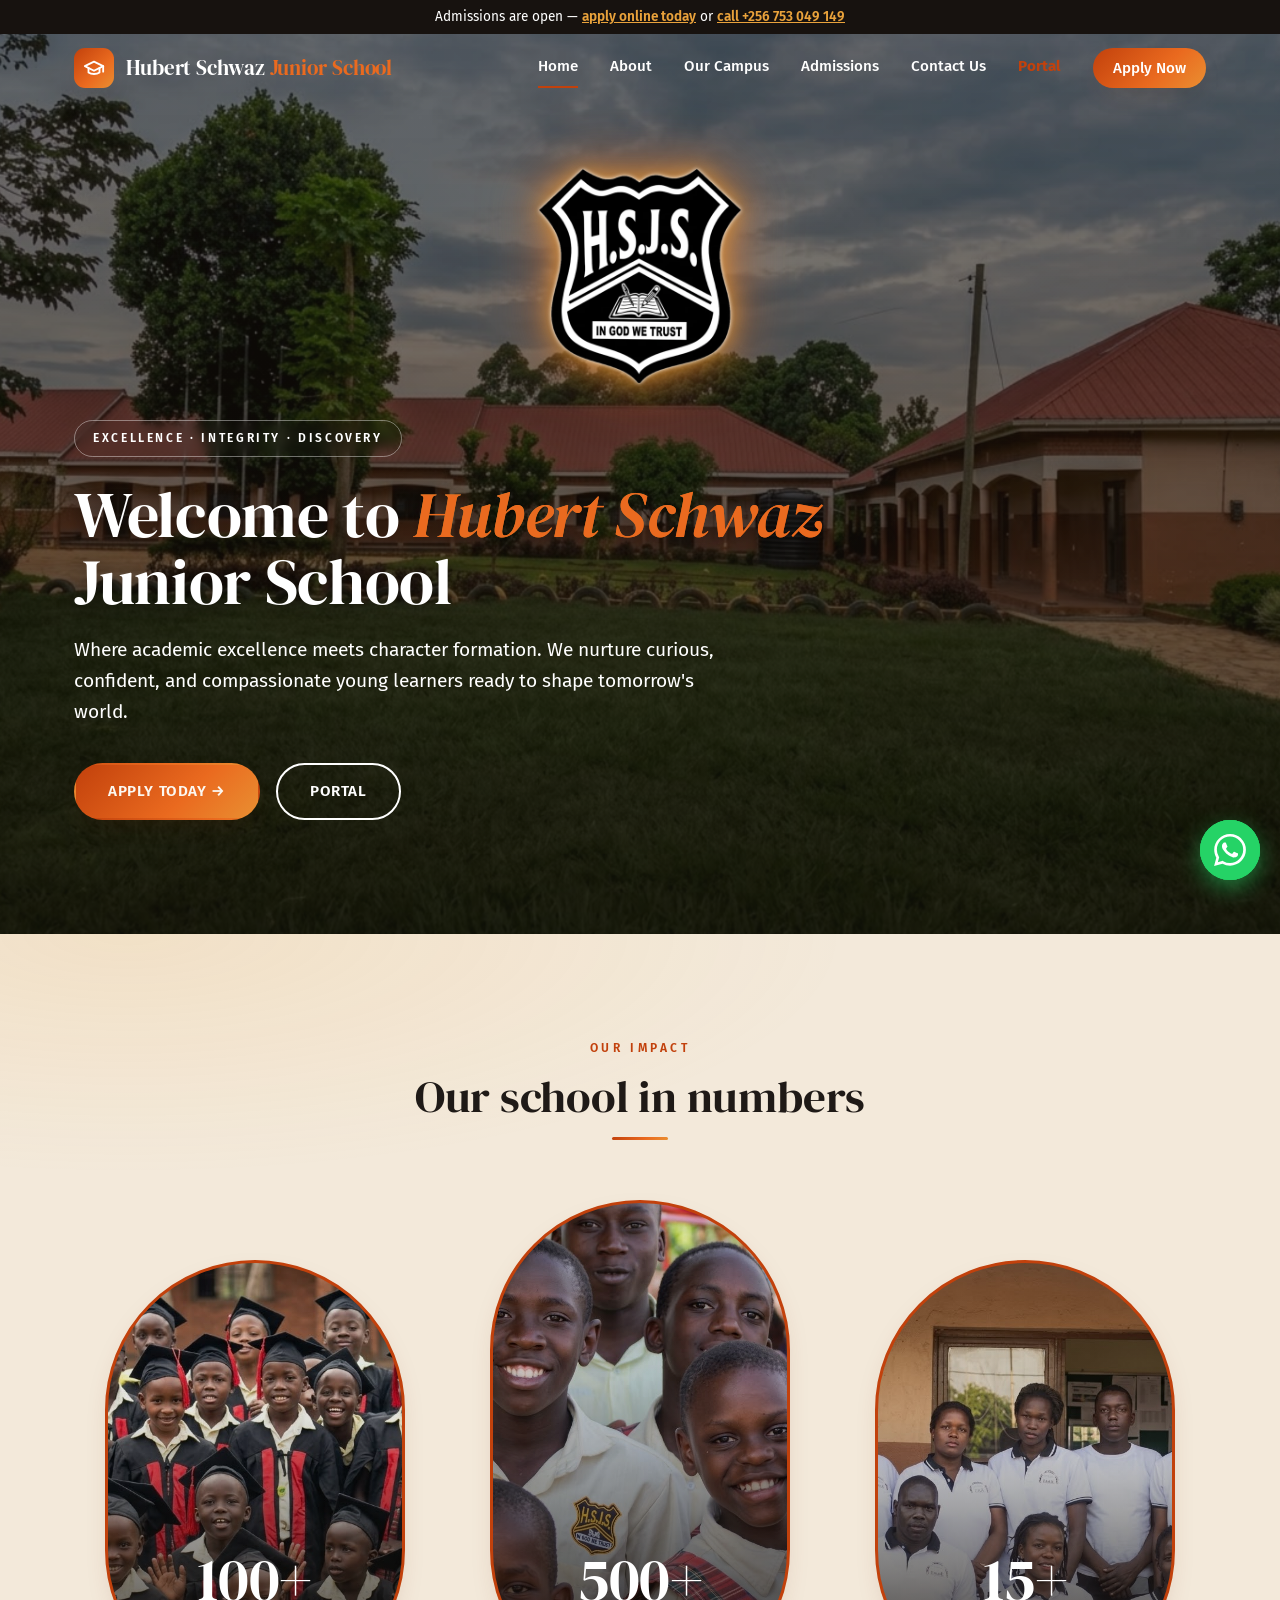
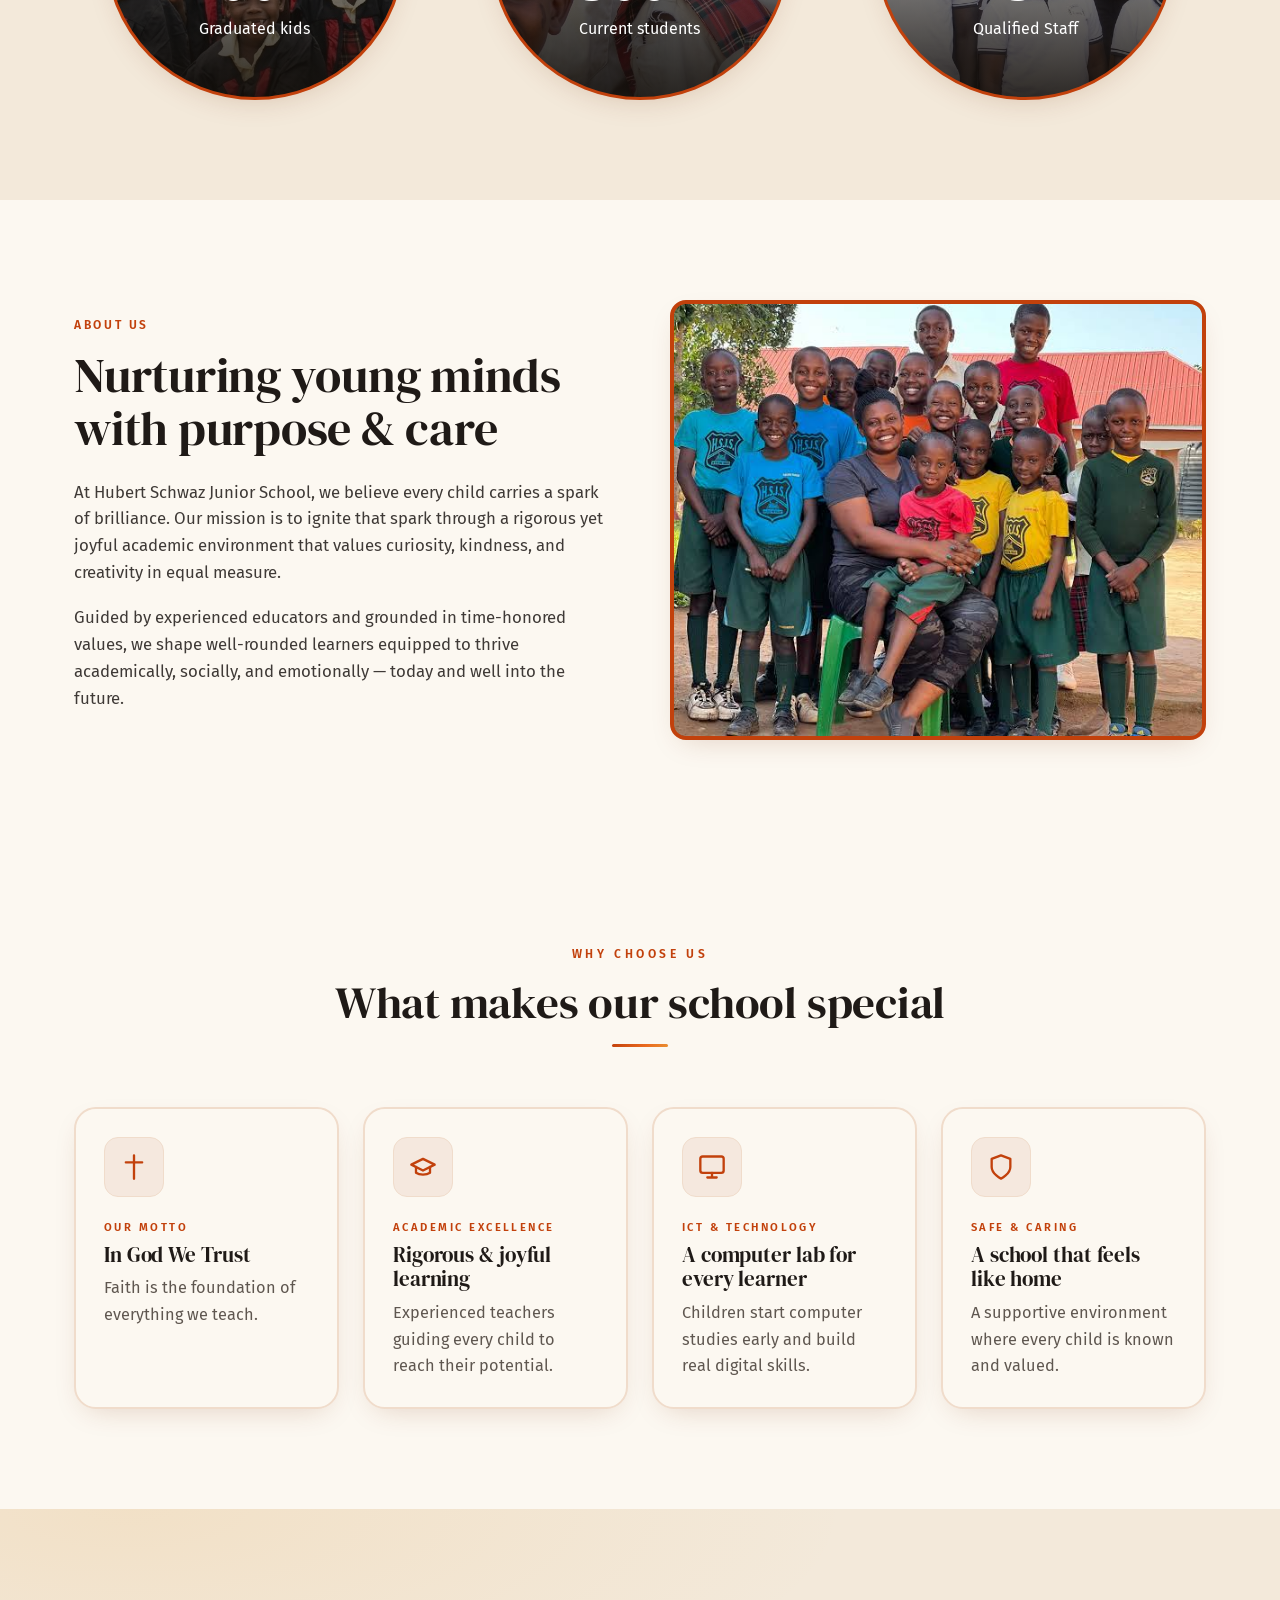
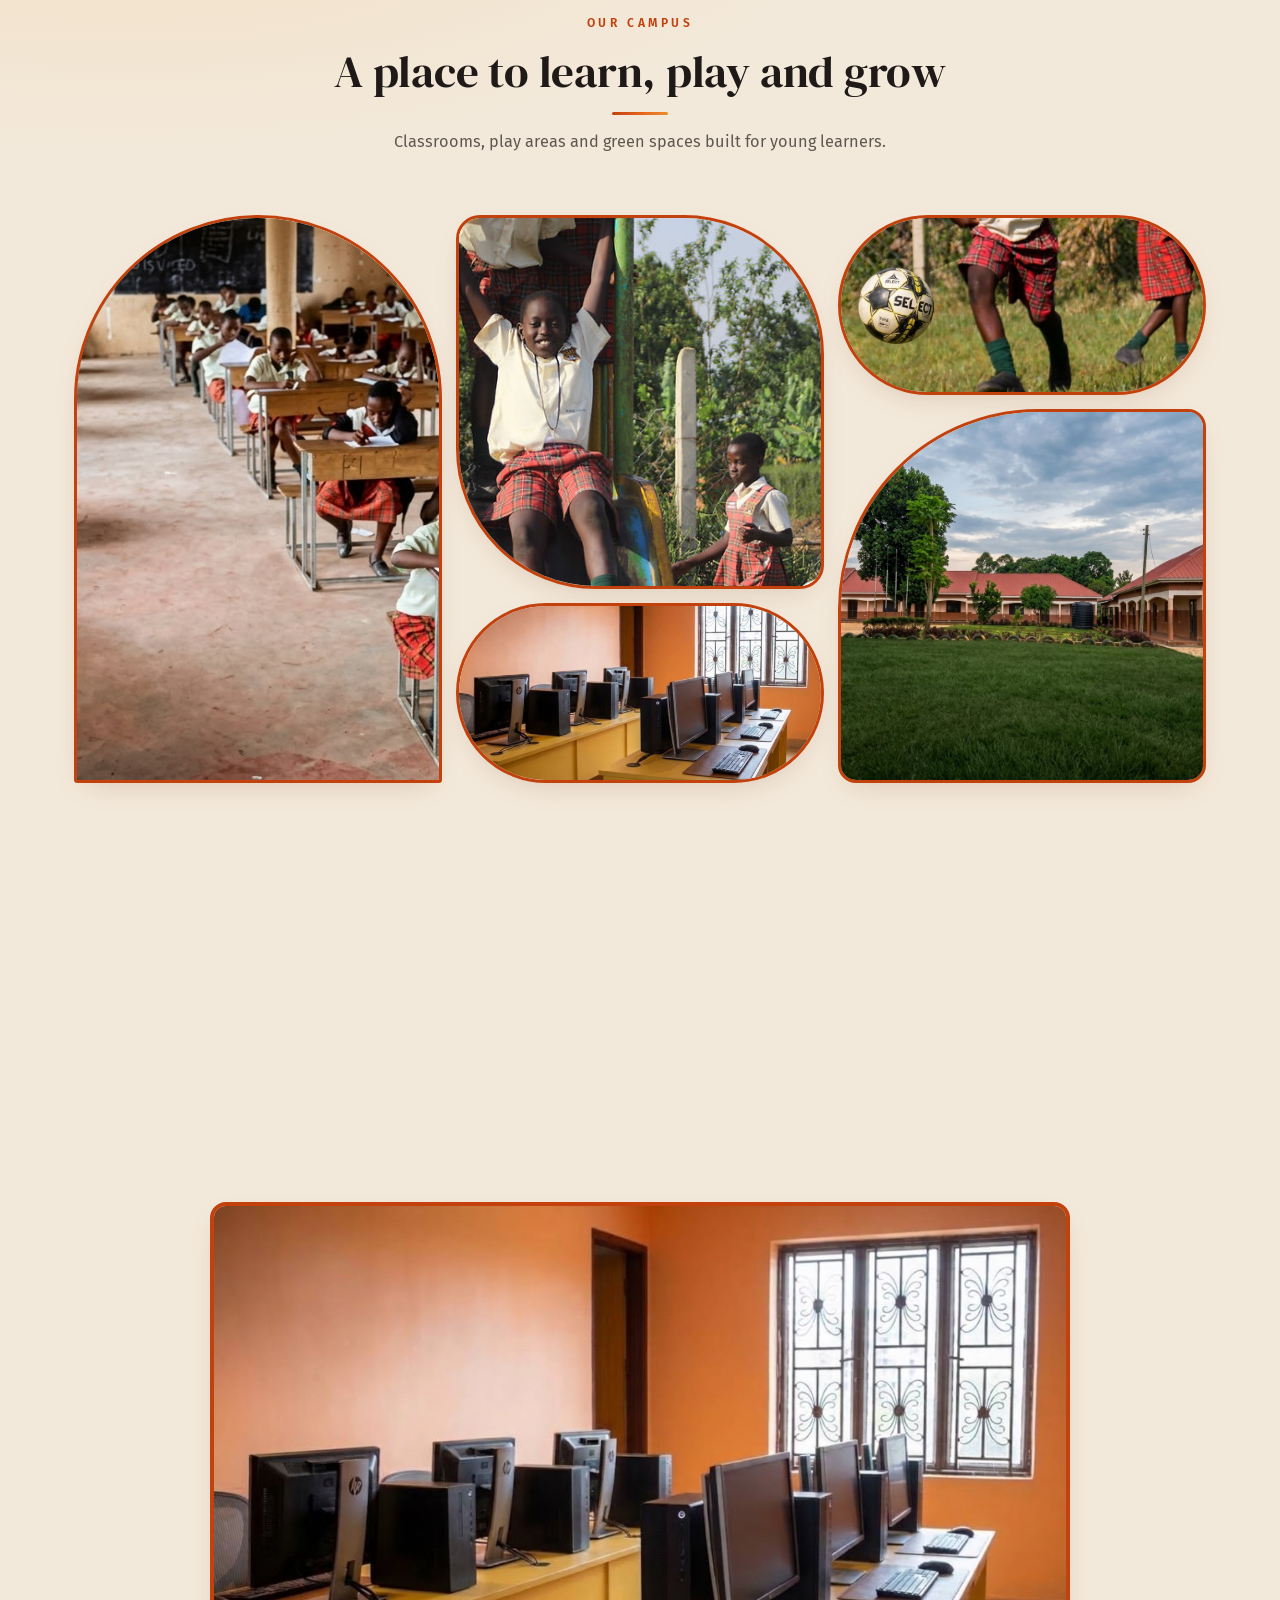
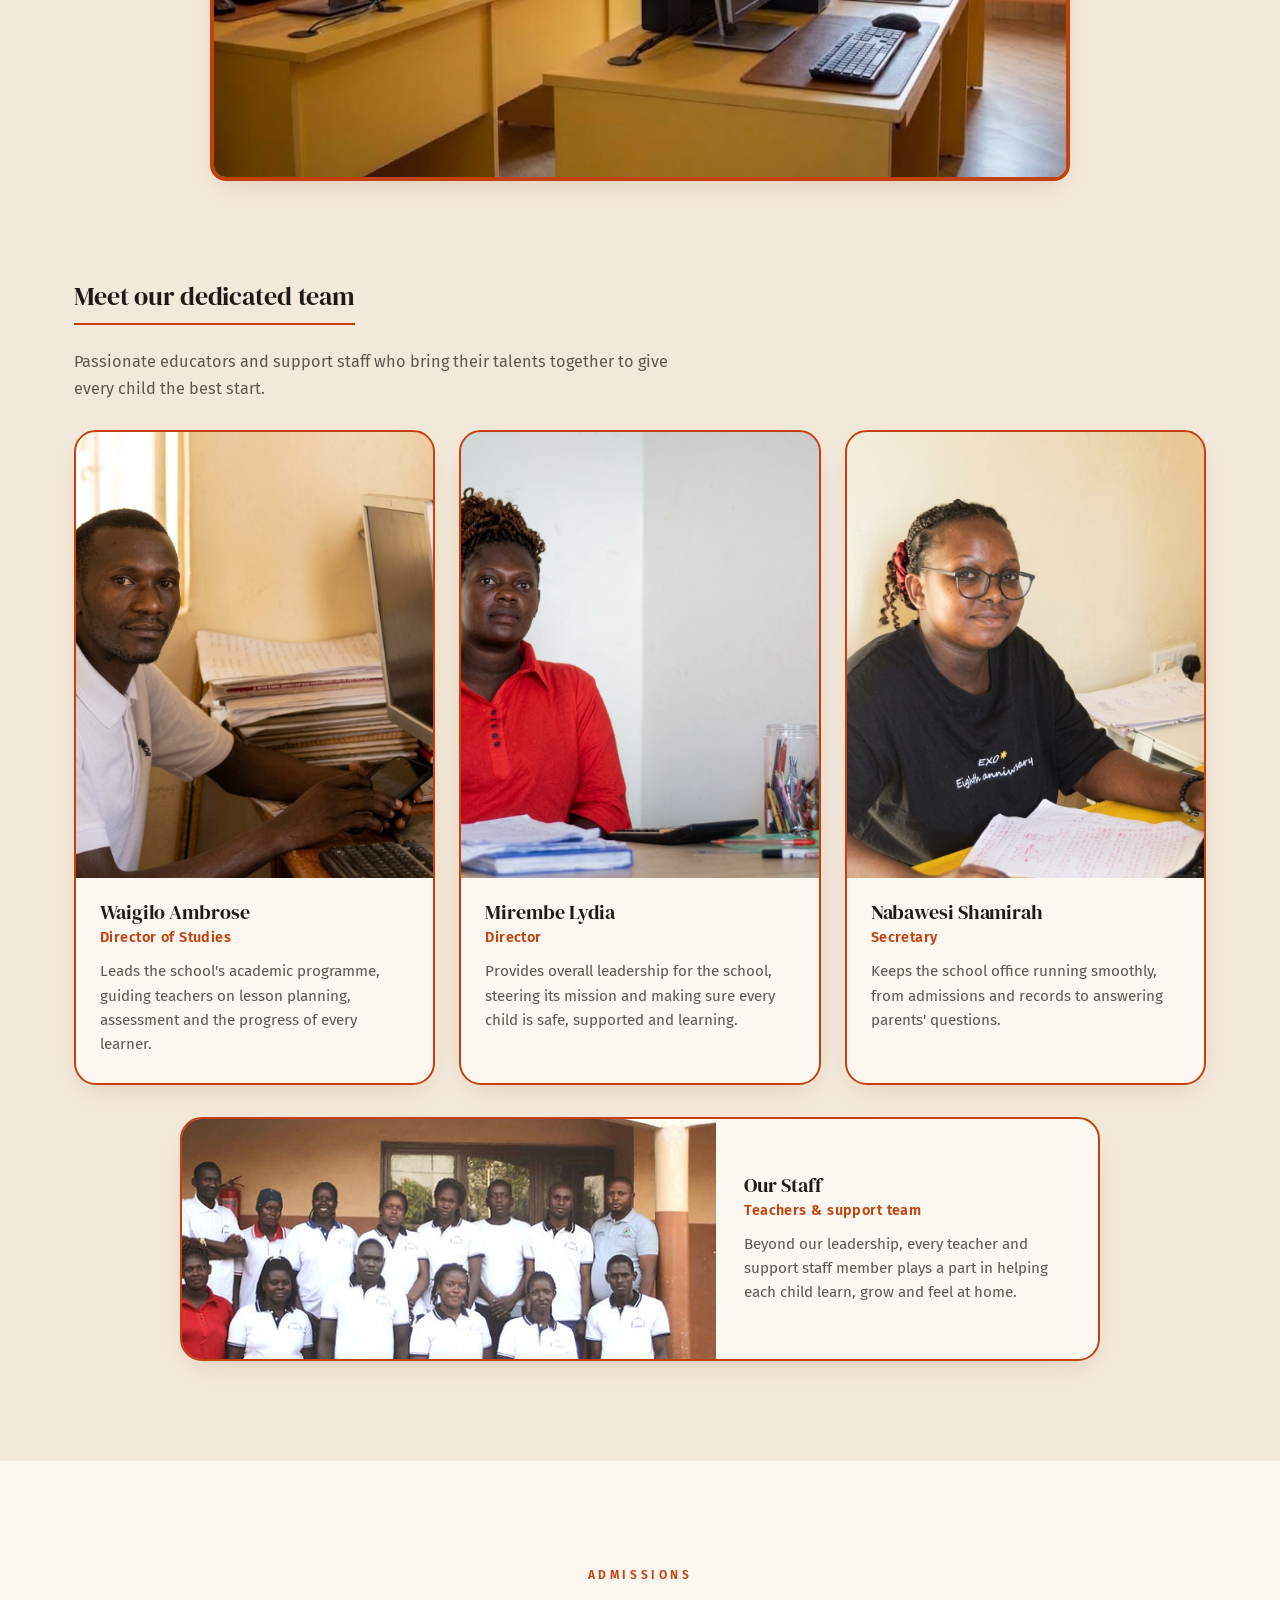
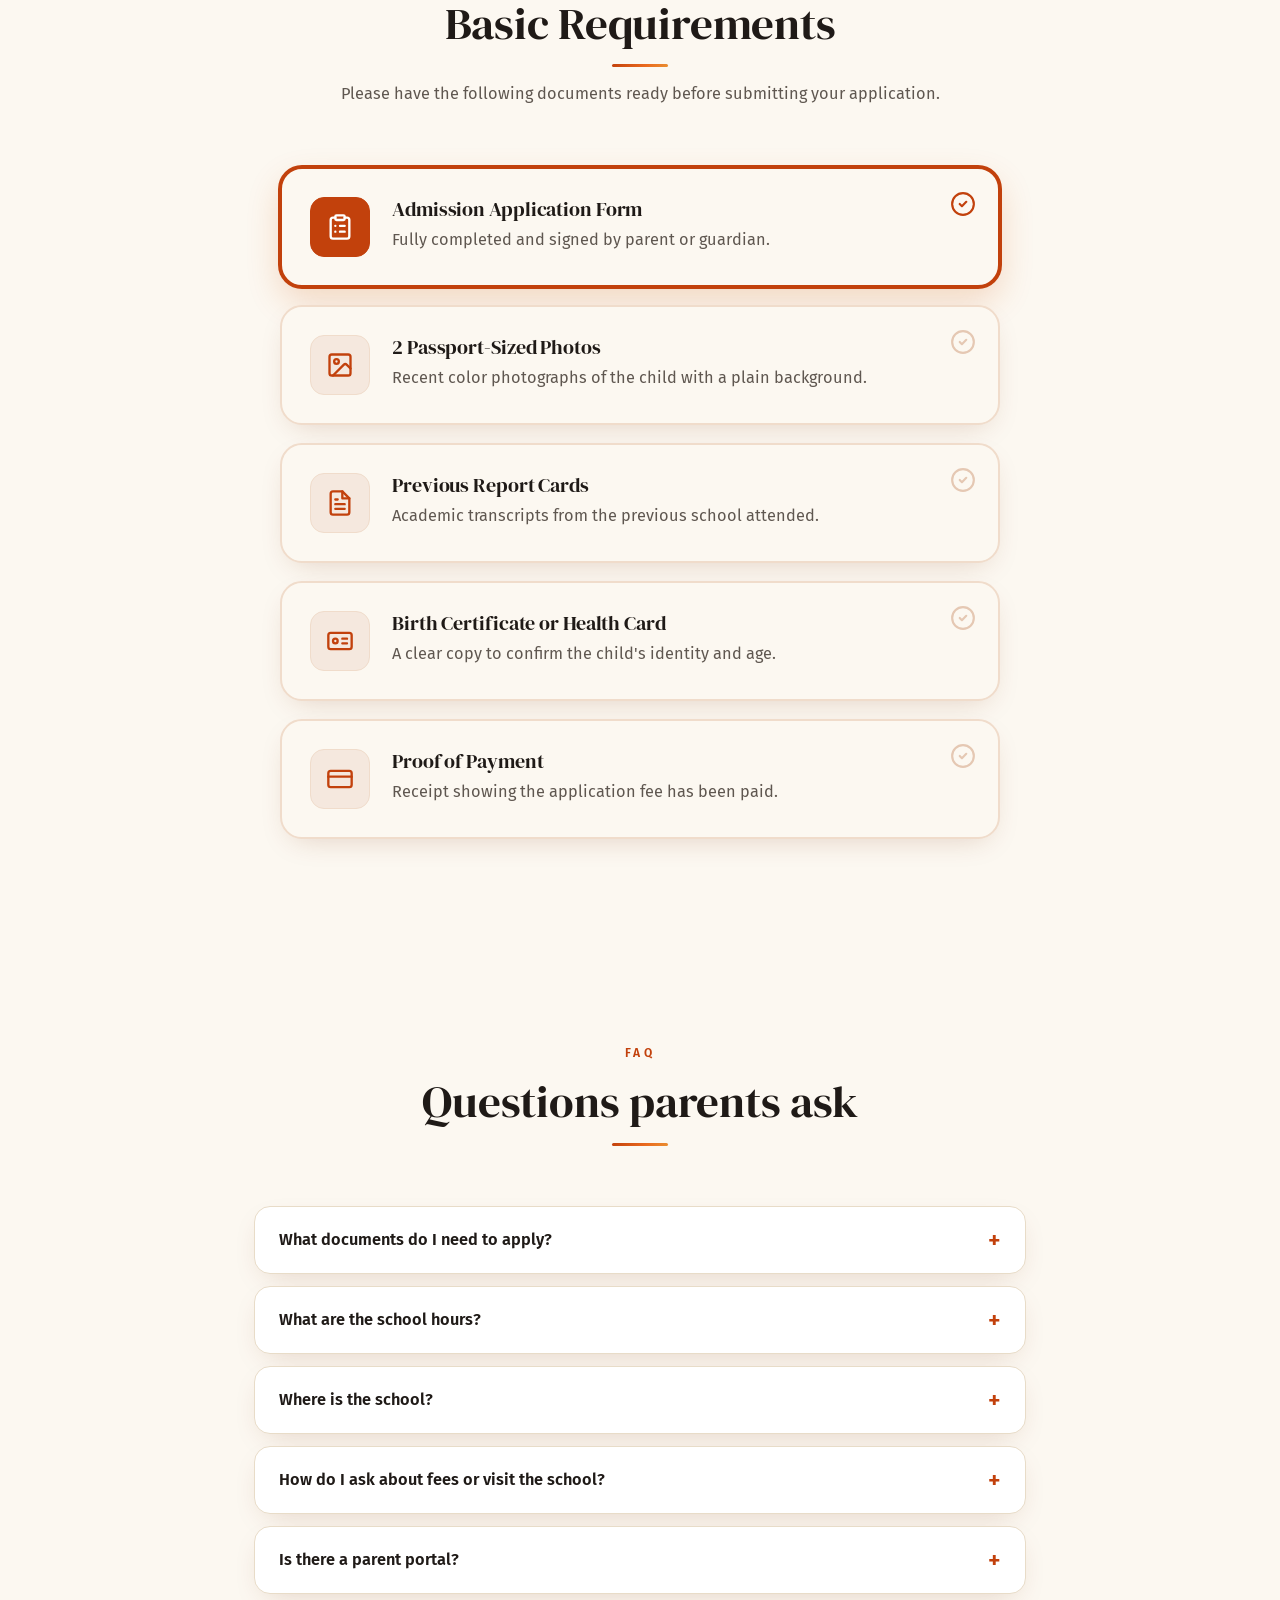
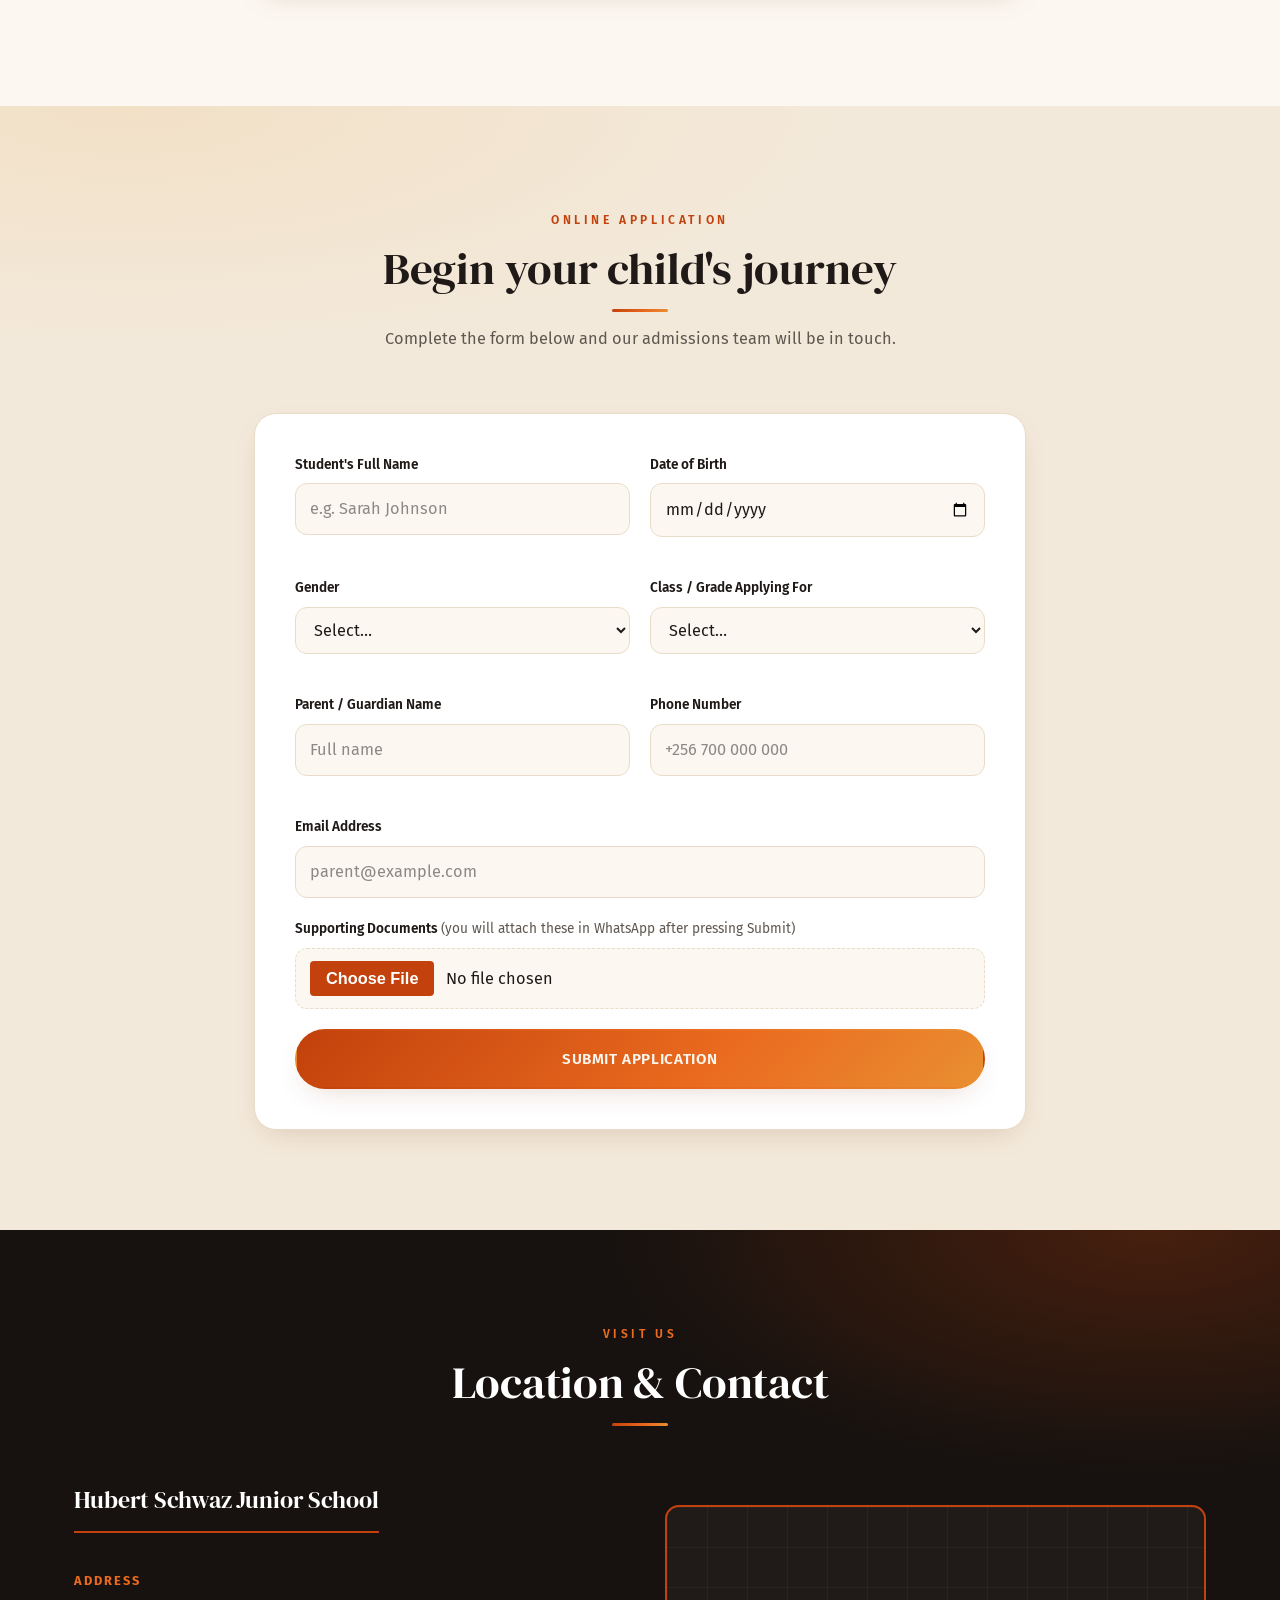
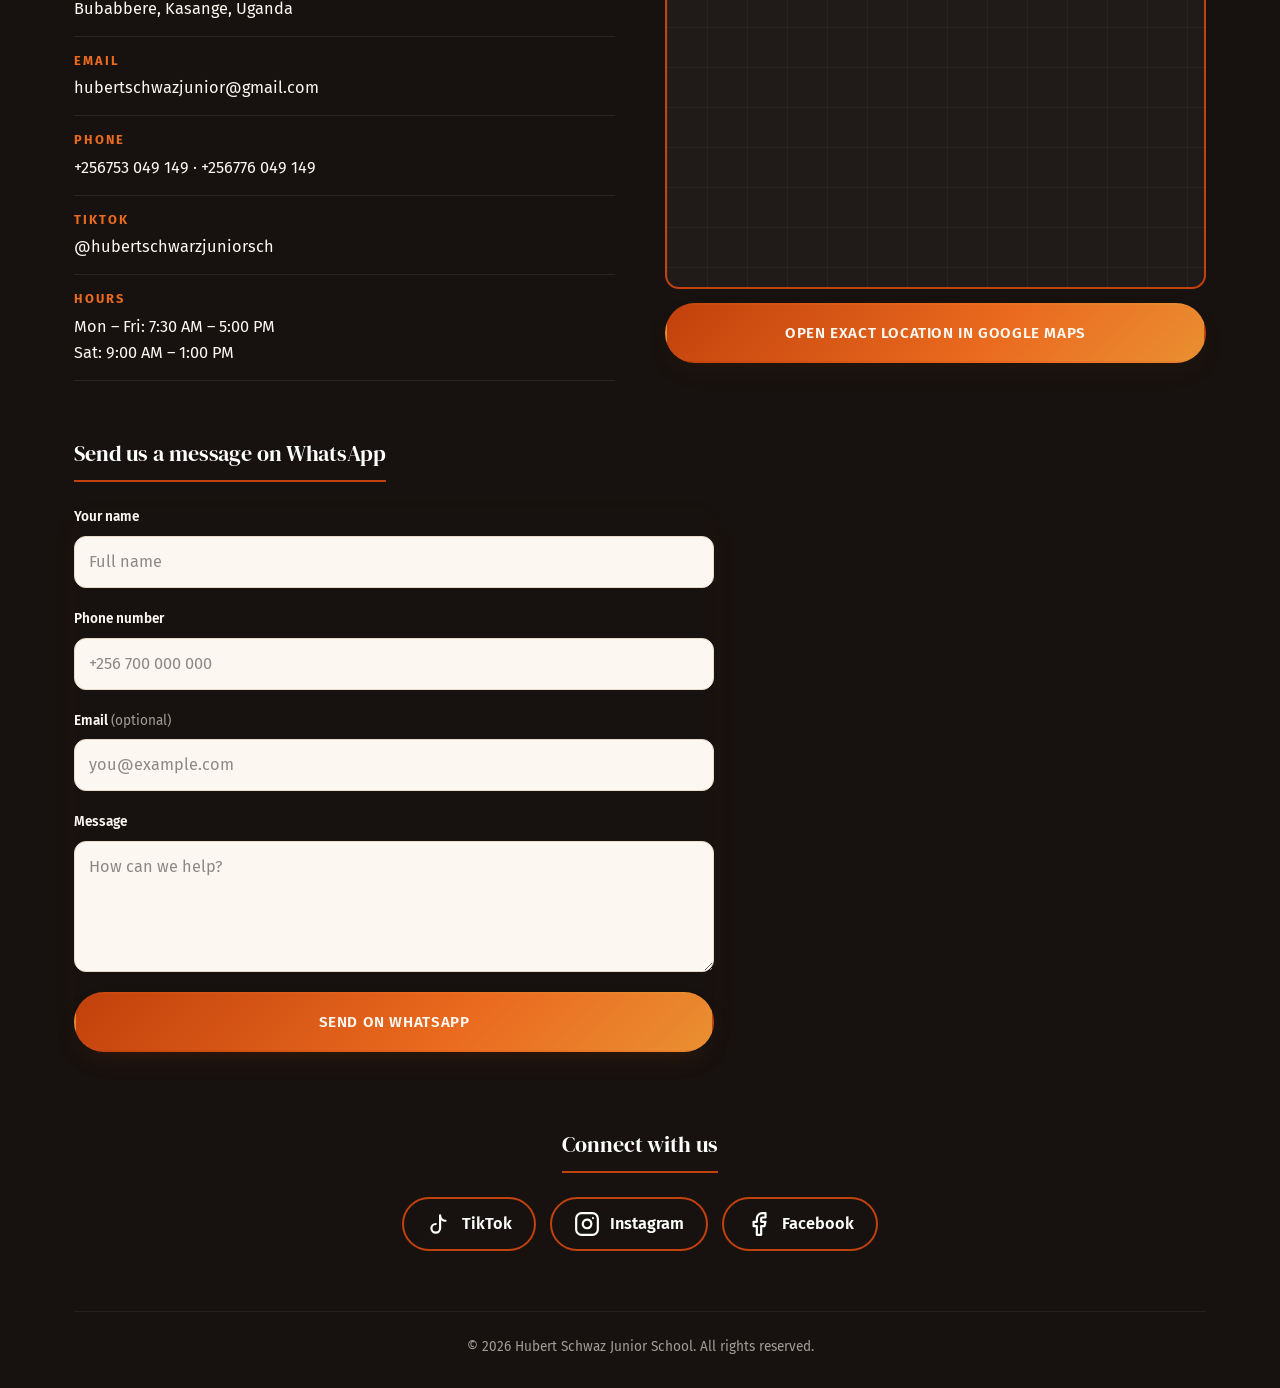
==== commit e2d12f99: "Update index.html" ====
--- a/index.html
+++ b/index.html
@@ -117,7 +117,7 @@
       <a href="#campus">Our Campus</a>
       <a href="#requirements">Admissions</a>
       <a href="#location">Contact Us</a>
-      <a href="https://hubertschwartzjuniorschool.onrender.com/" class="nav-portal" target="_blank" rel="noopener">Portal</a>
+      <a href="https://hubertschwartzjuniorschool.onrender.com/" class="nav-portal"  rel="noopener">Portal</a>
       <a href="#apply" class="nav-apply">Apply Now</a>
     </nav>
   </div>
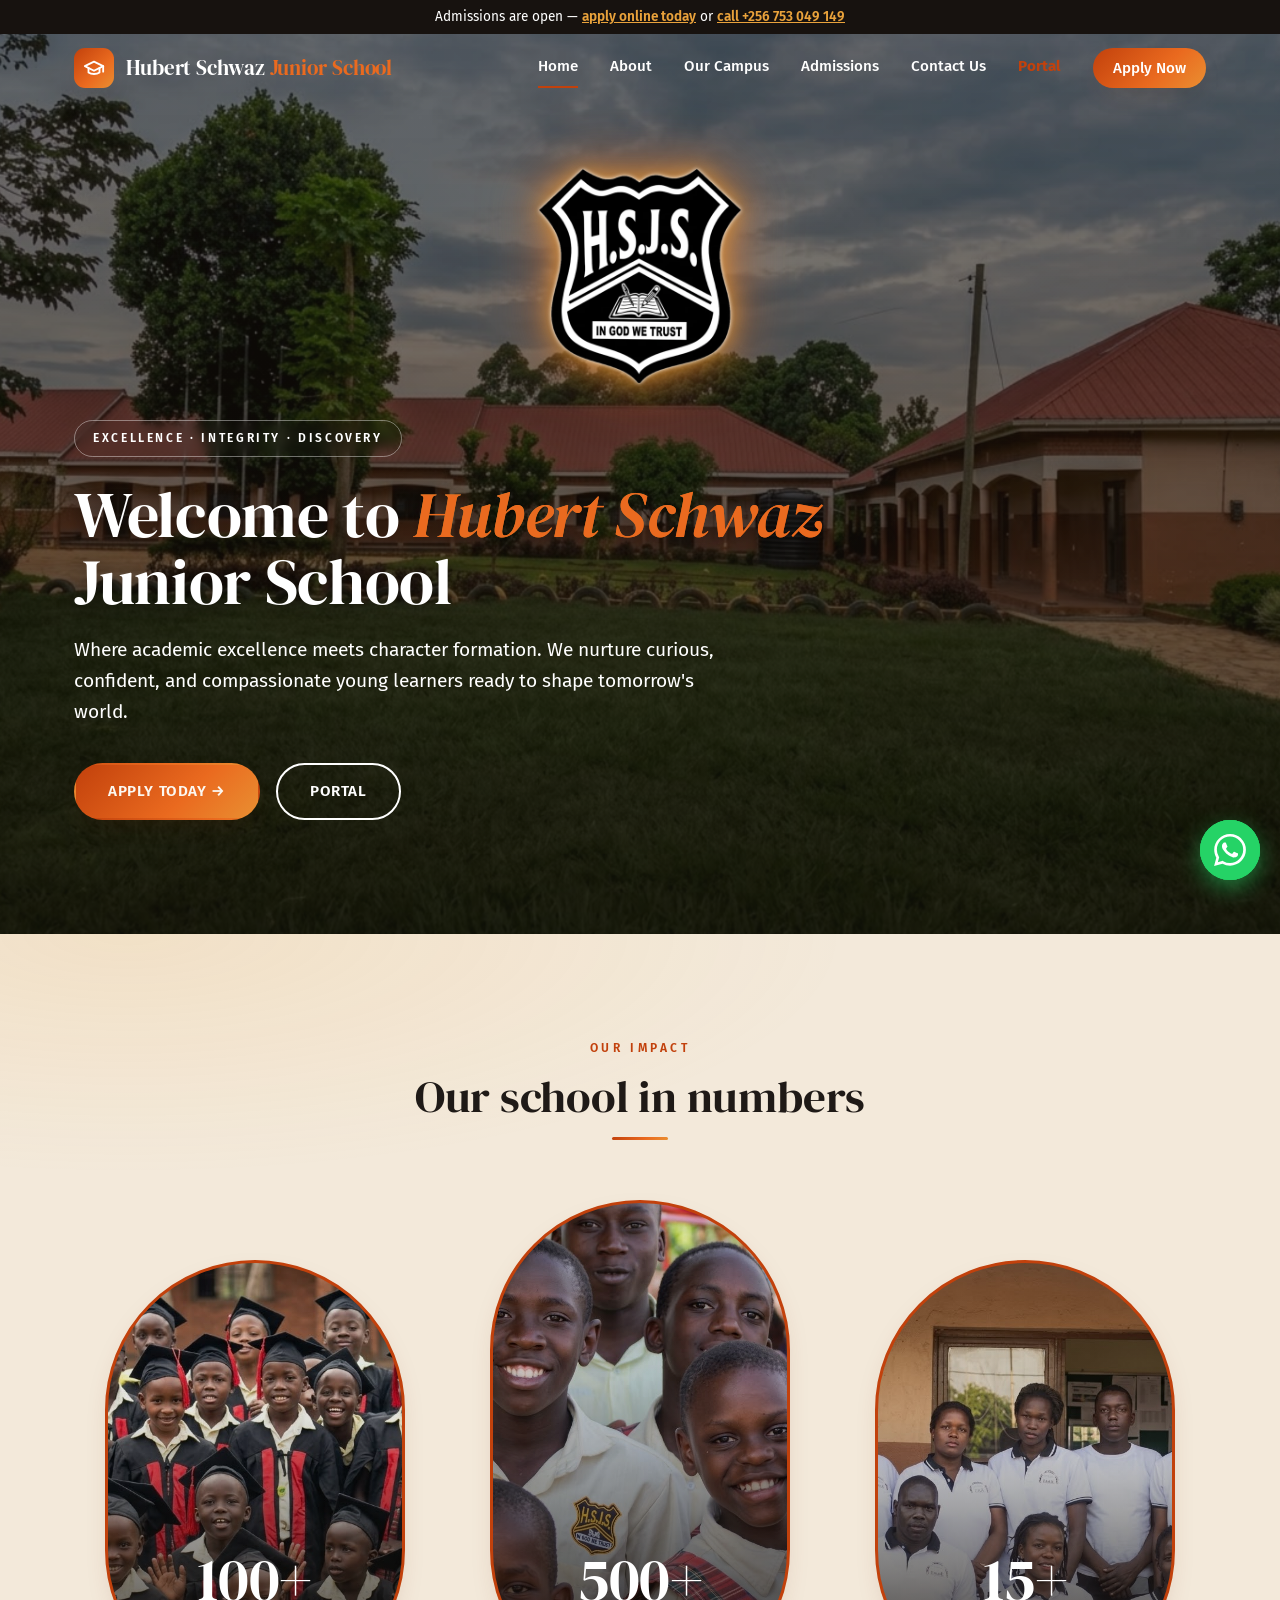
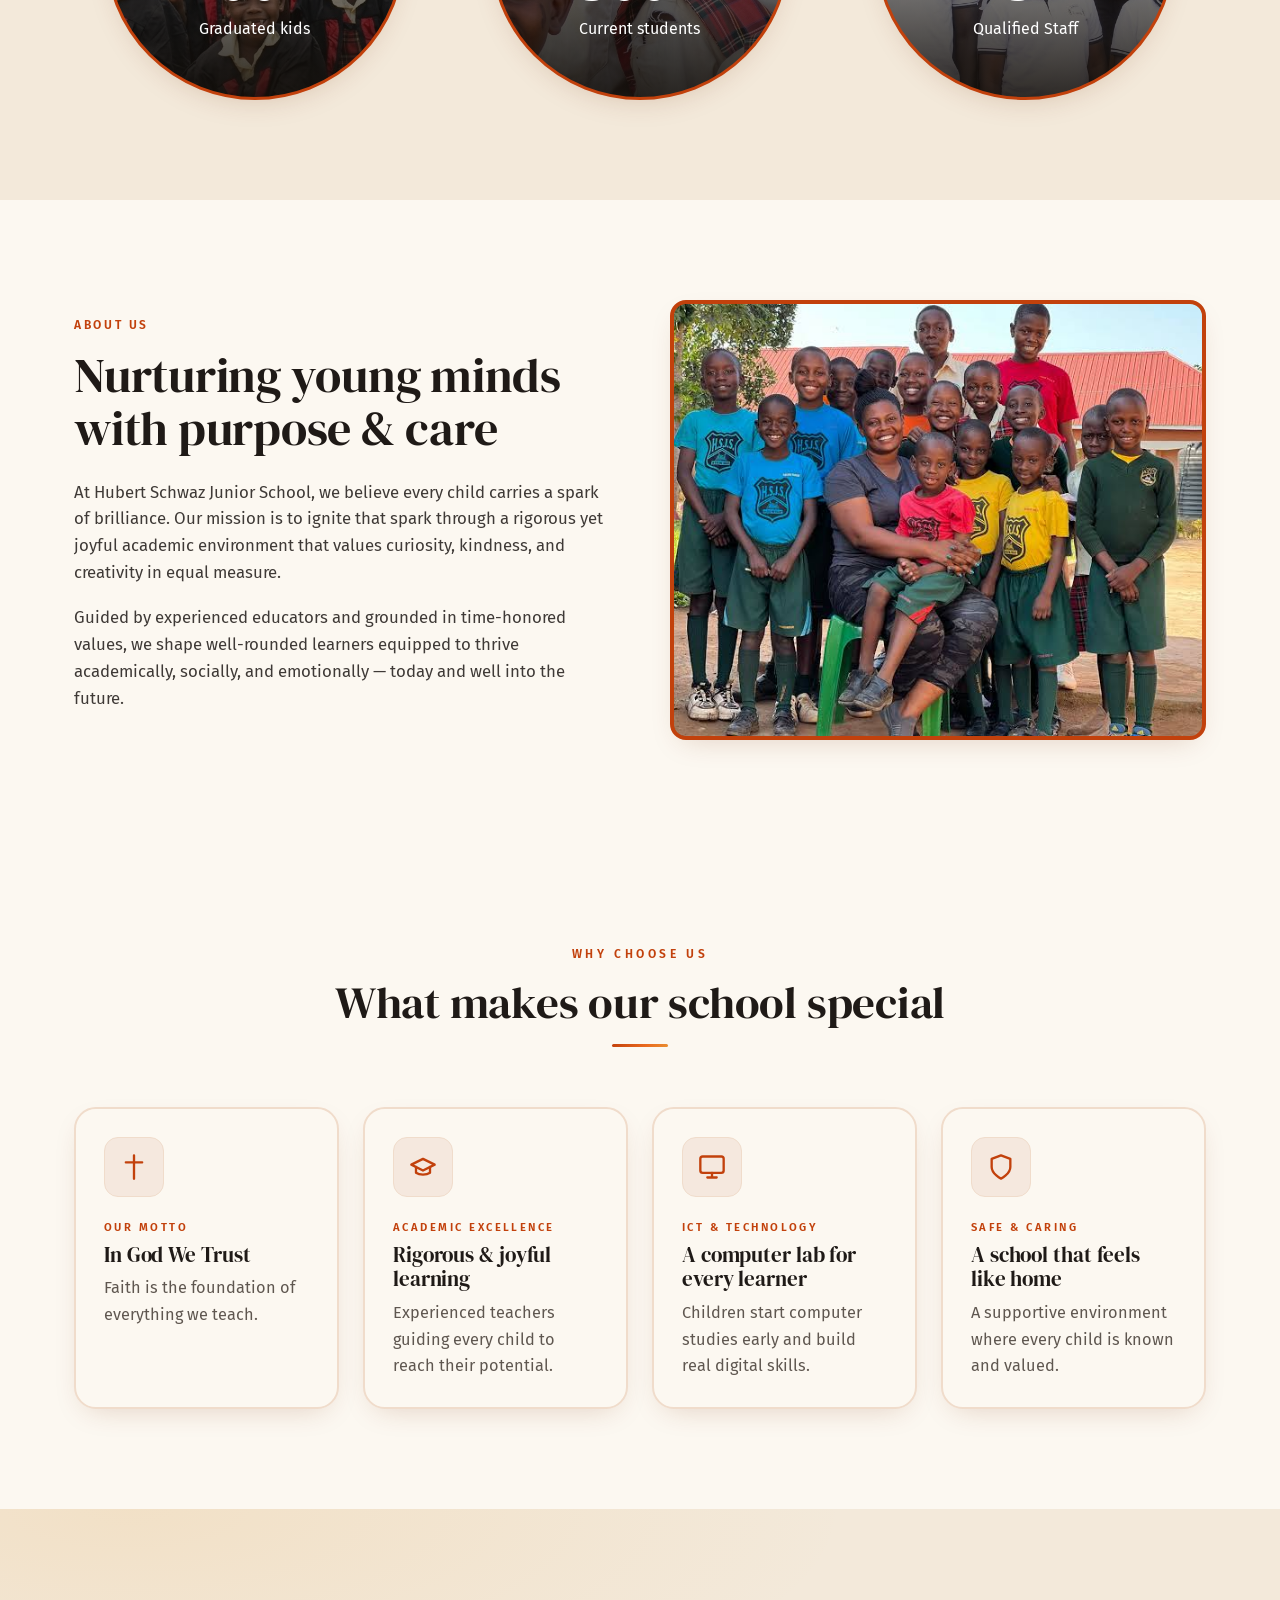
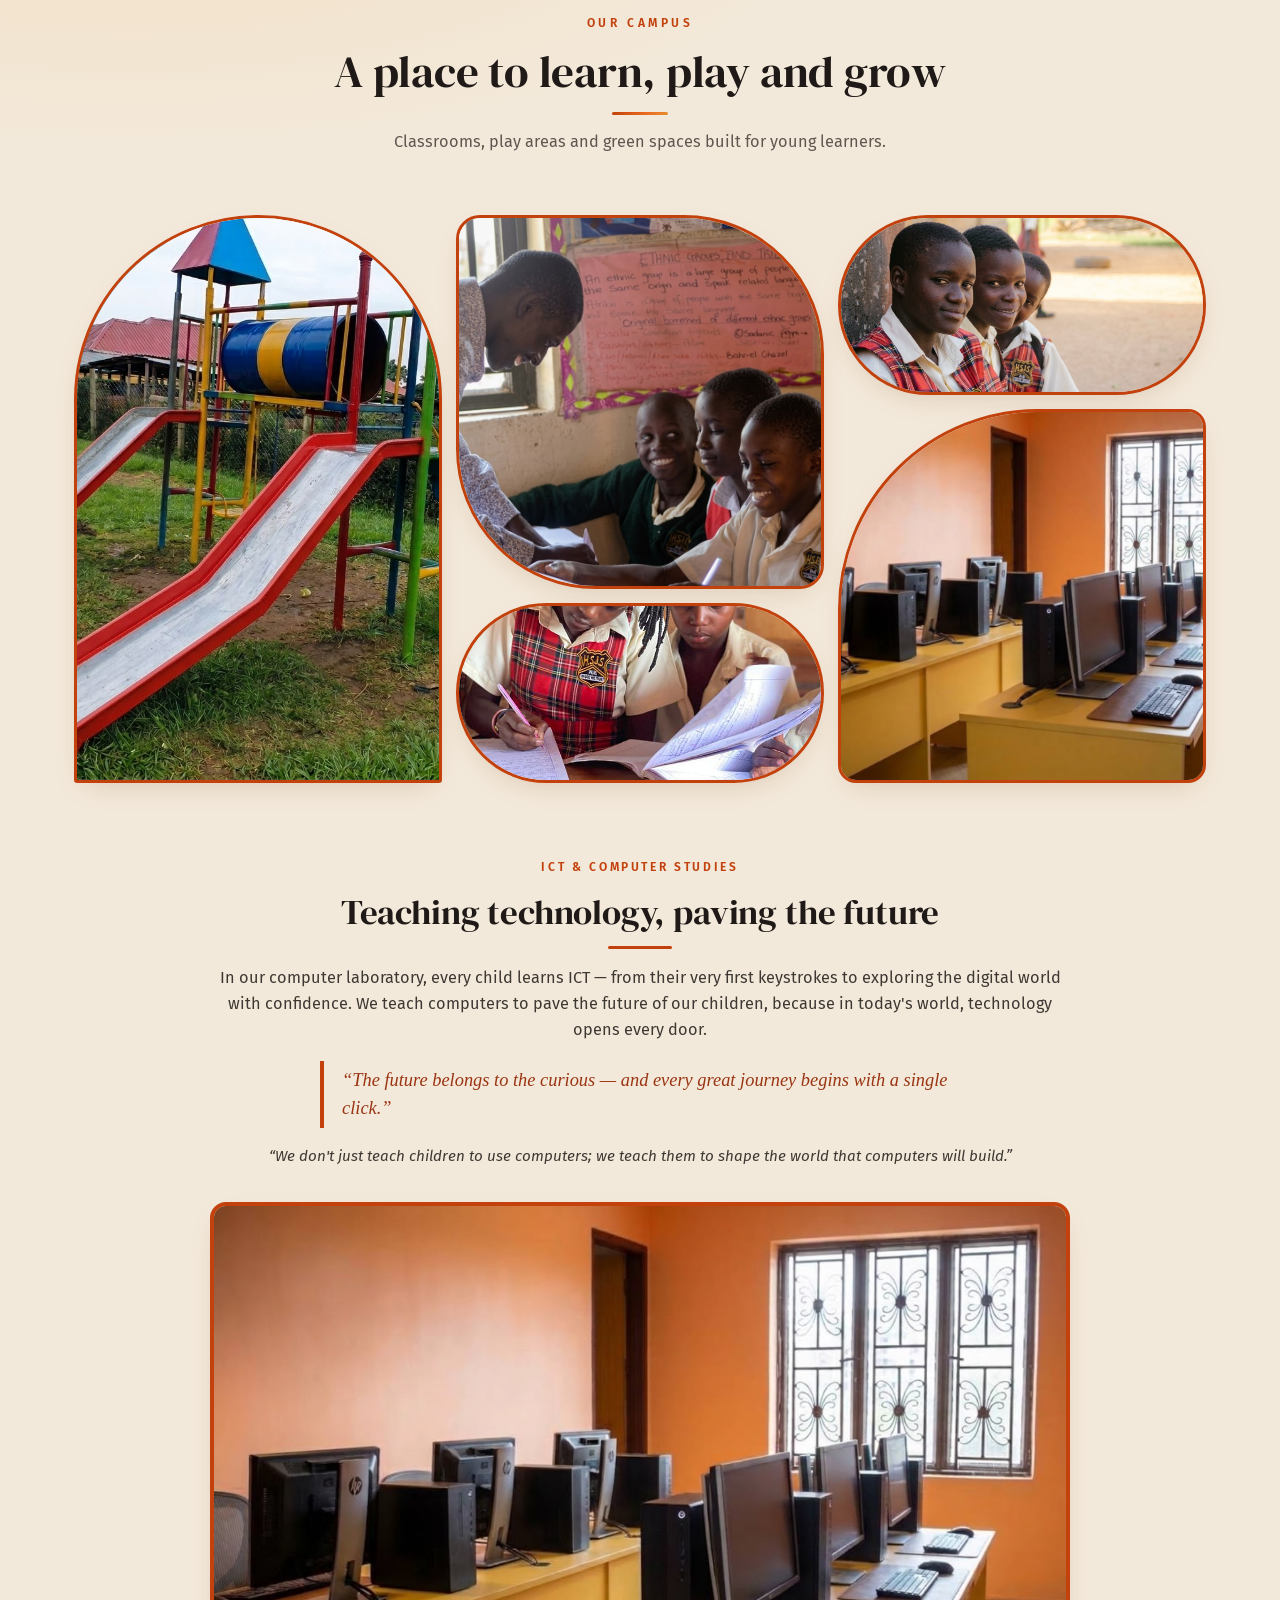
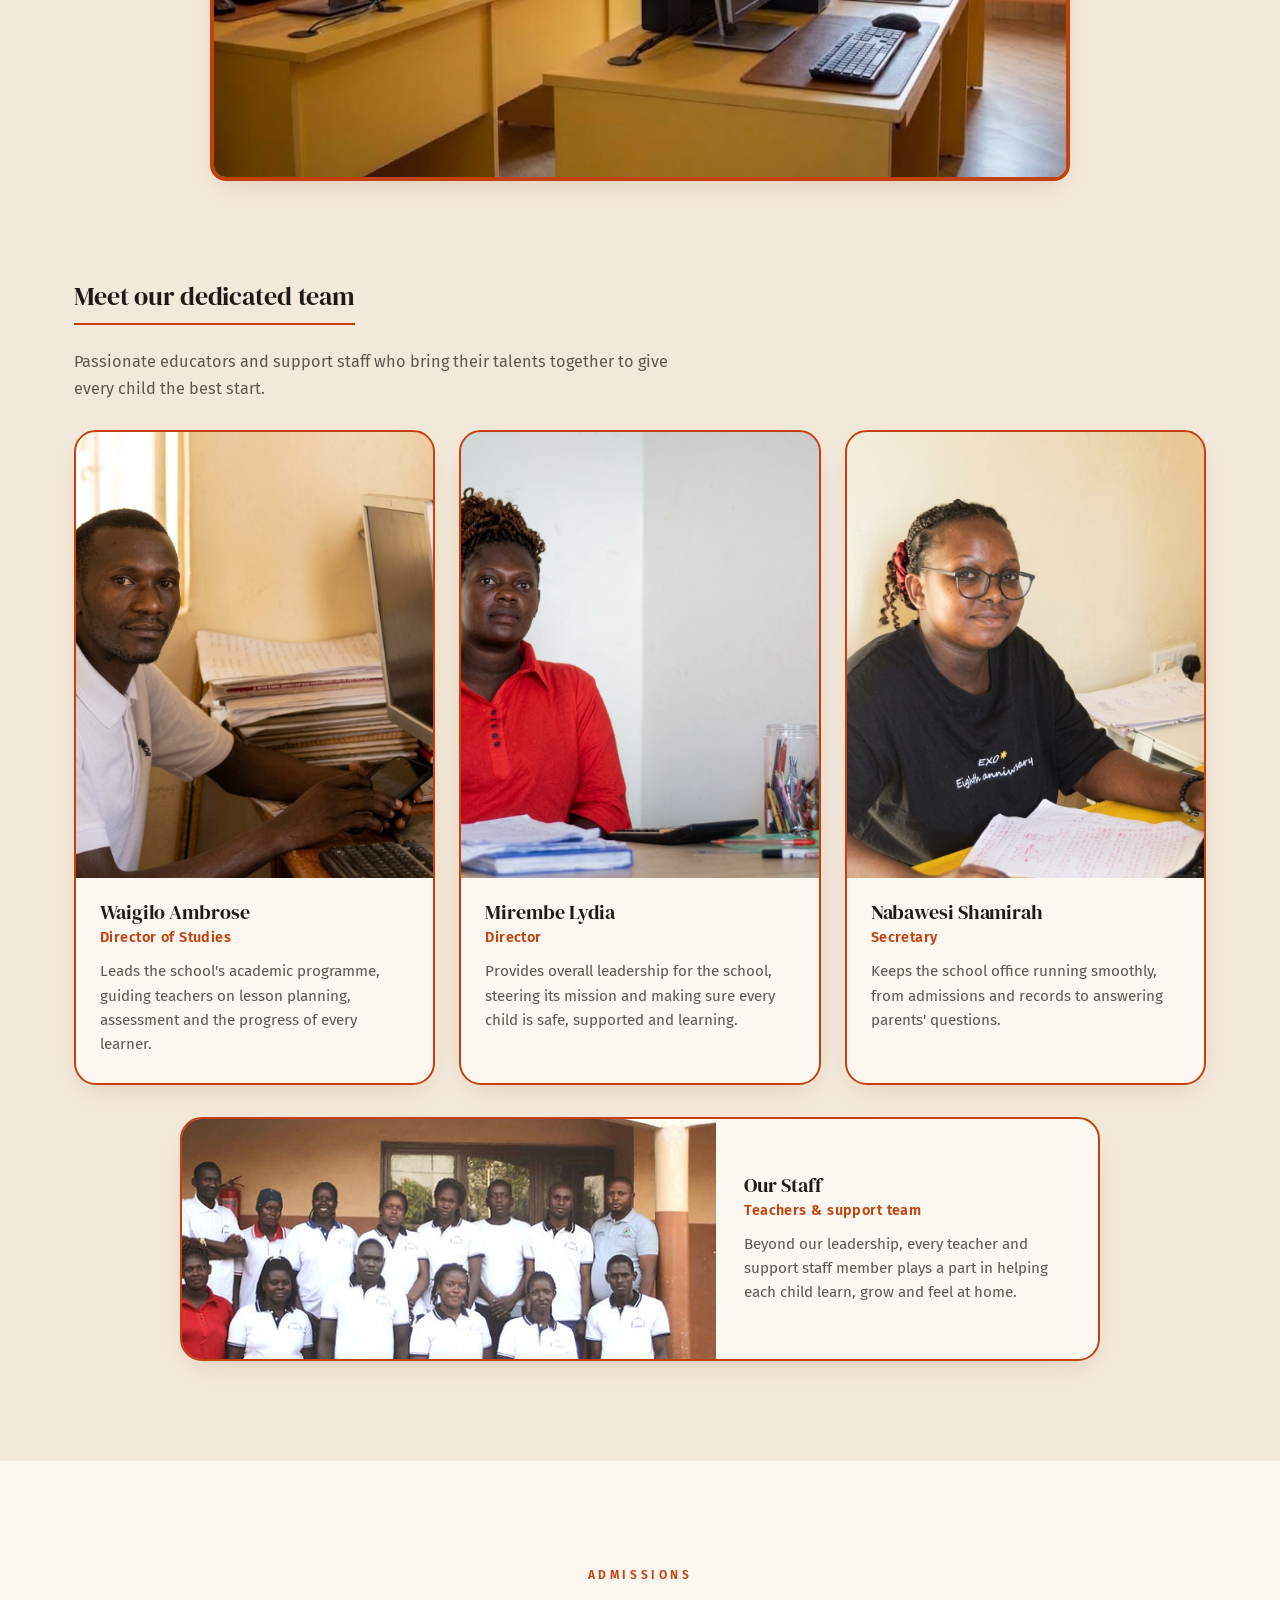
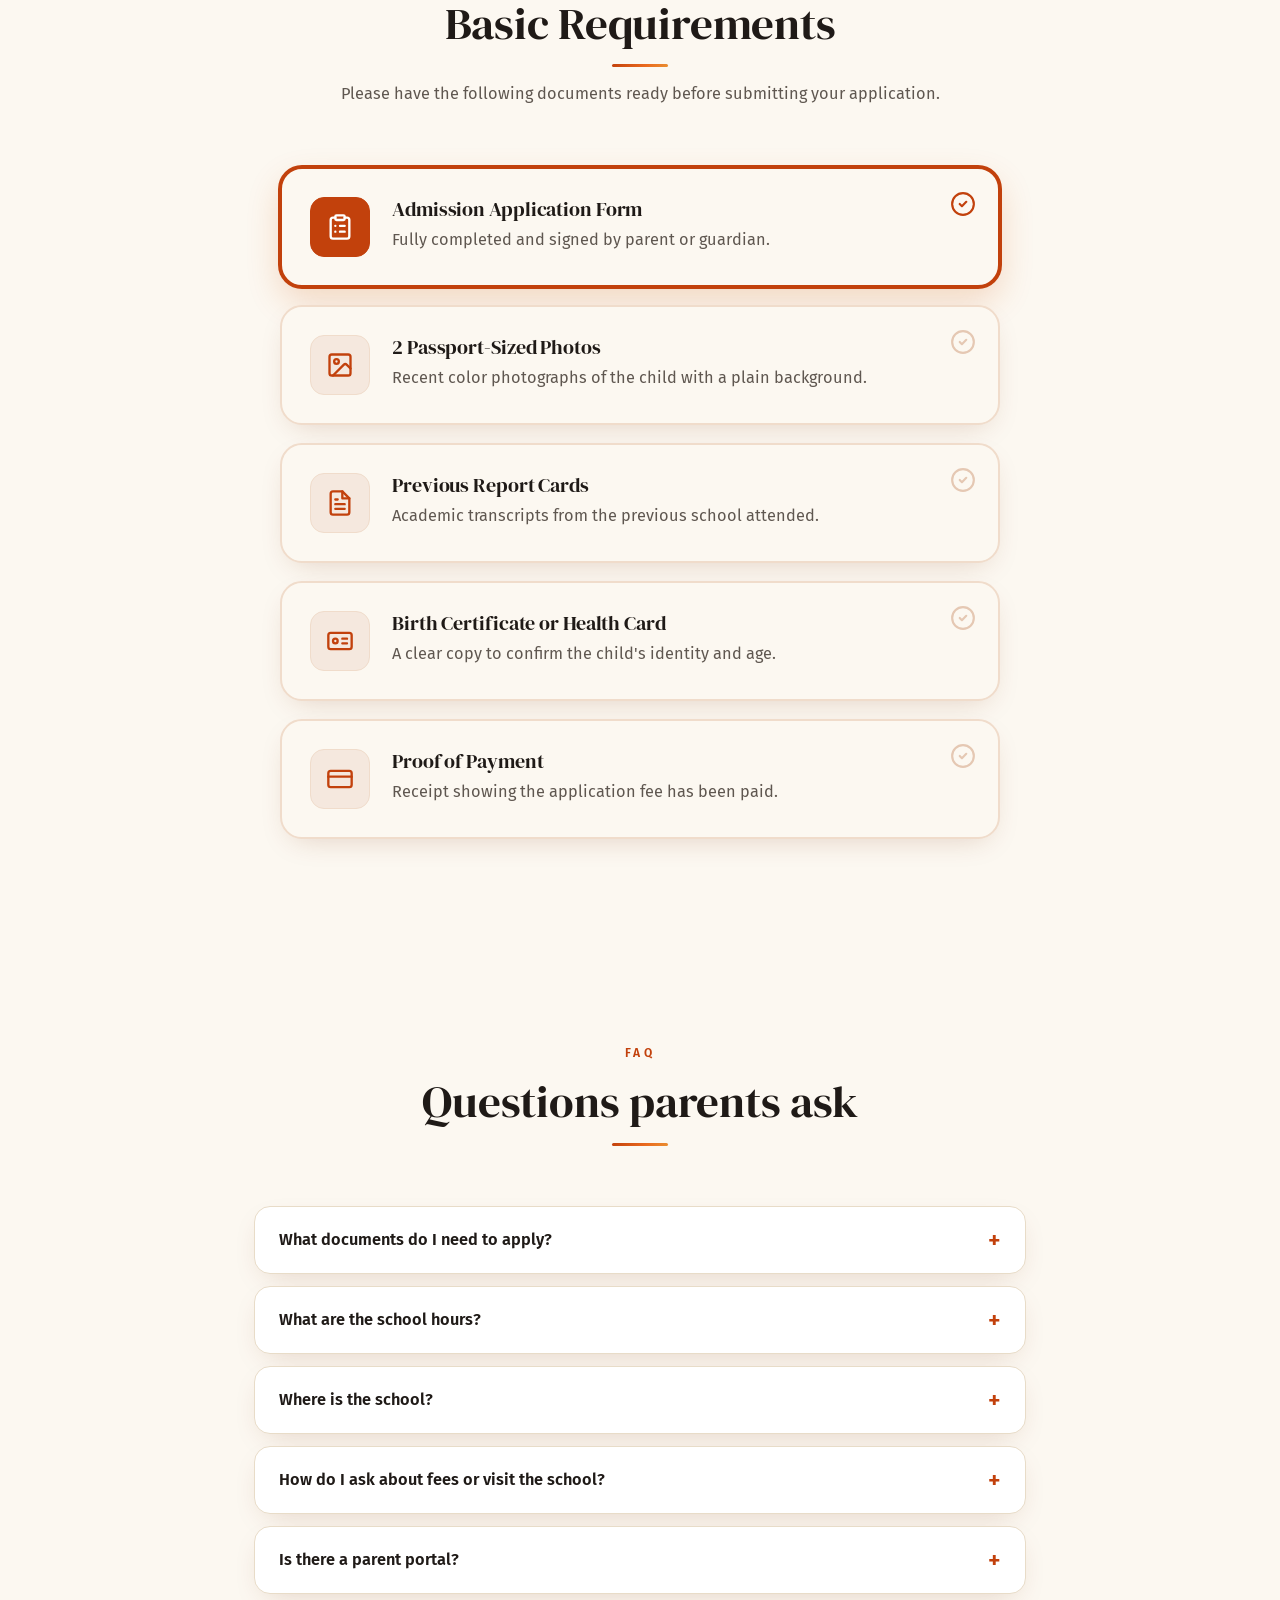
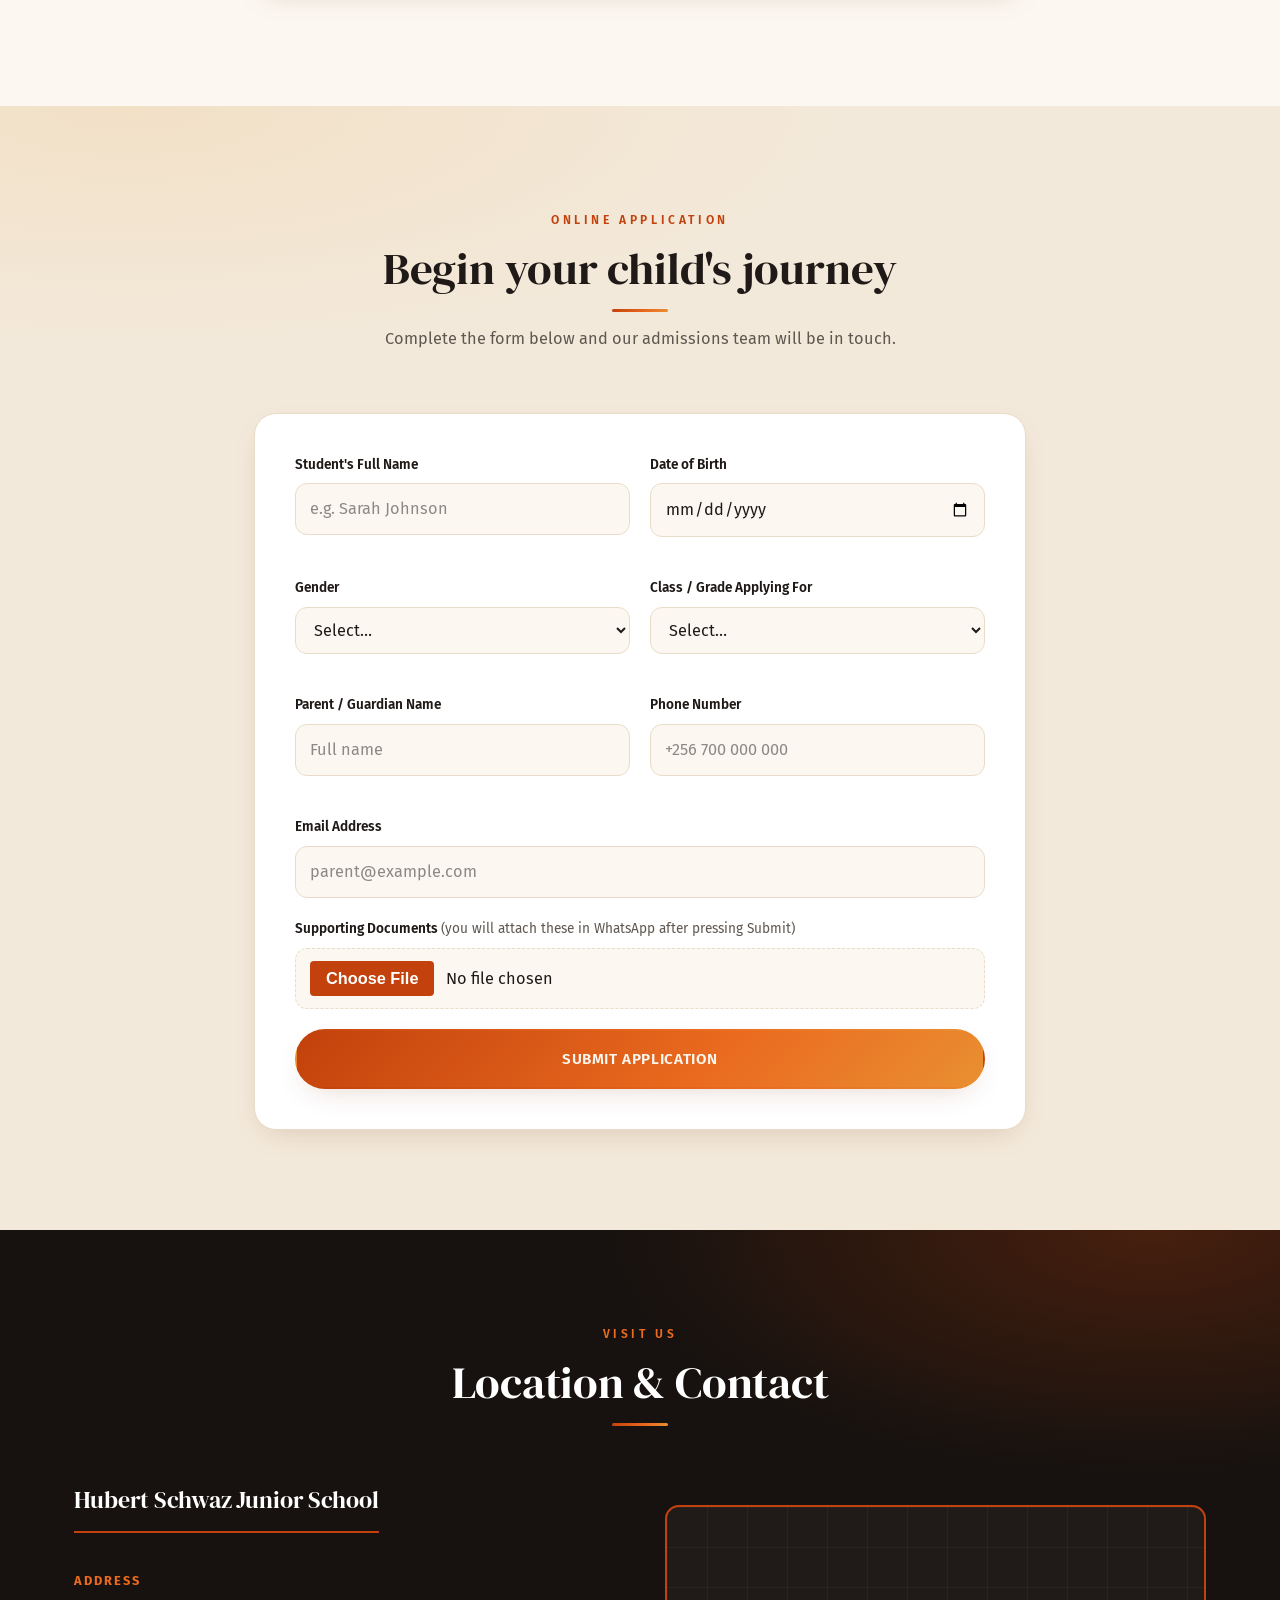
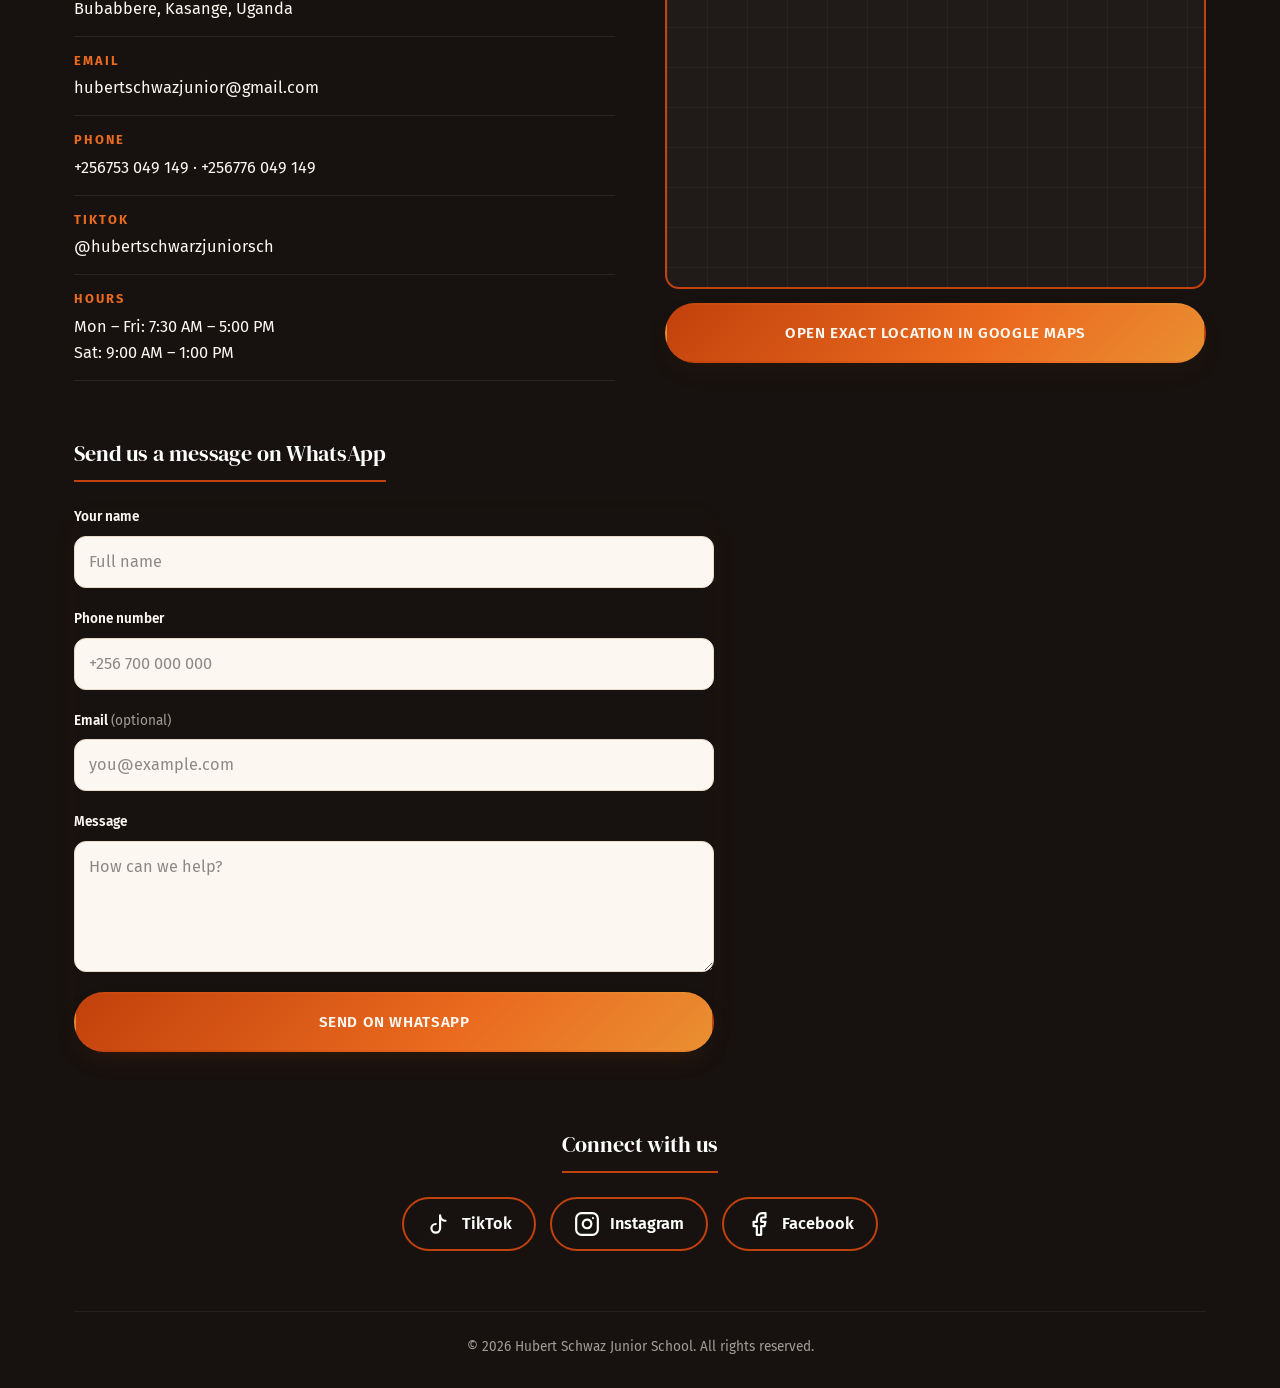
==== commit 24f8352b: "Update index.html" ====
--- a/index.html
+++ b/index.html
@@ -117,7 +117,7 @@
       <a href="#campus">Our Campus</a>
       <a href="#requirements">Admissions</a>
       <a href="#location">Contact Us</a>
-      <a href="https://hubertschwartzjuniorschool.onrender.com/" class="nav-portal"  rel="noopener">Portal</a>
+      <a href="https://hubertschwartzjuniorschool.onrender.com/" class="nav-portal">Portal</a>
       <a href="#apply" class="nav-apply">Apply Now</a>
     </nav>
   </div>
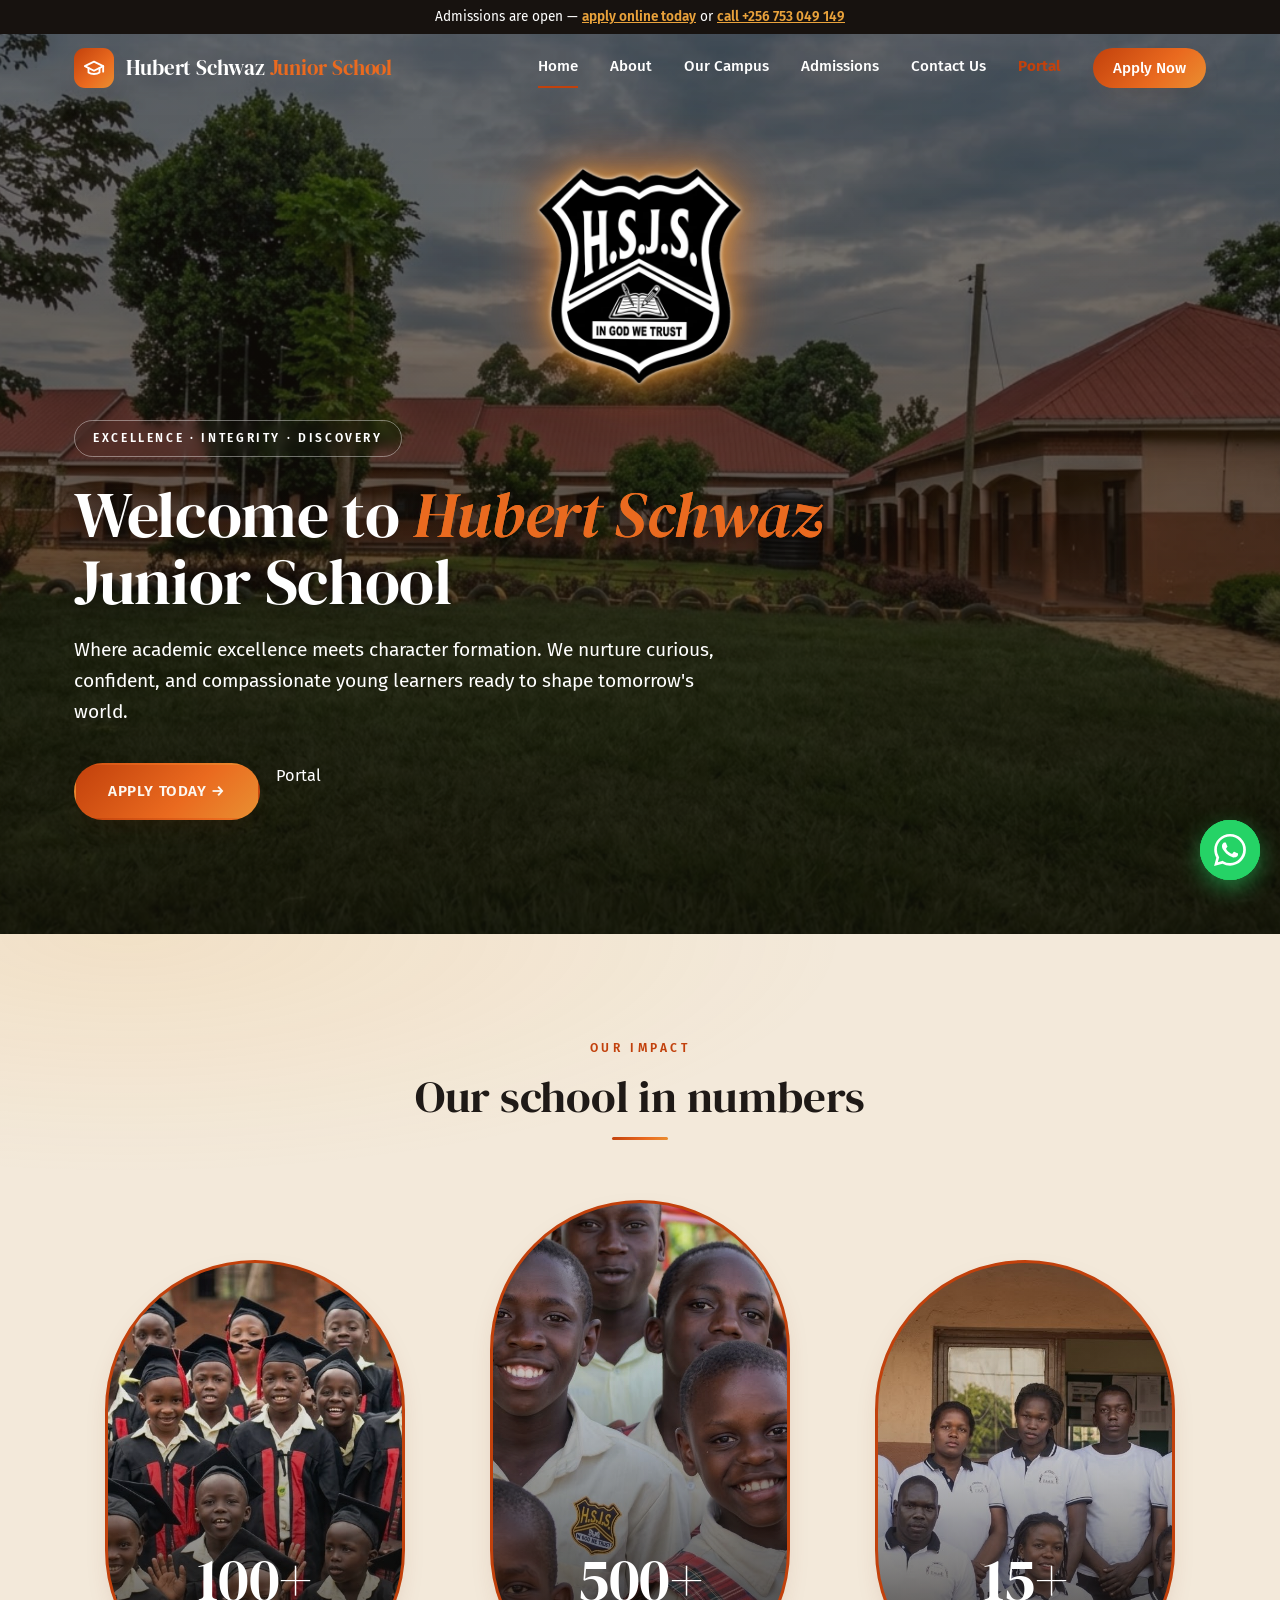
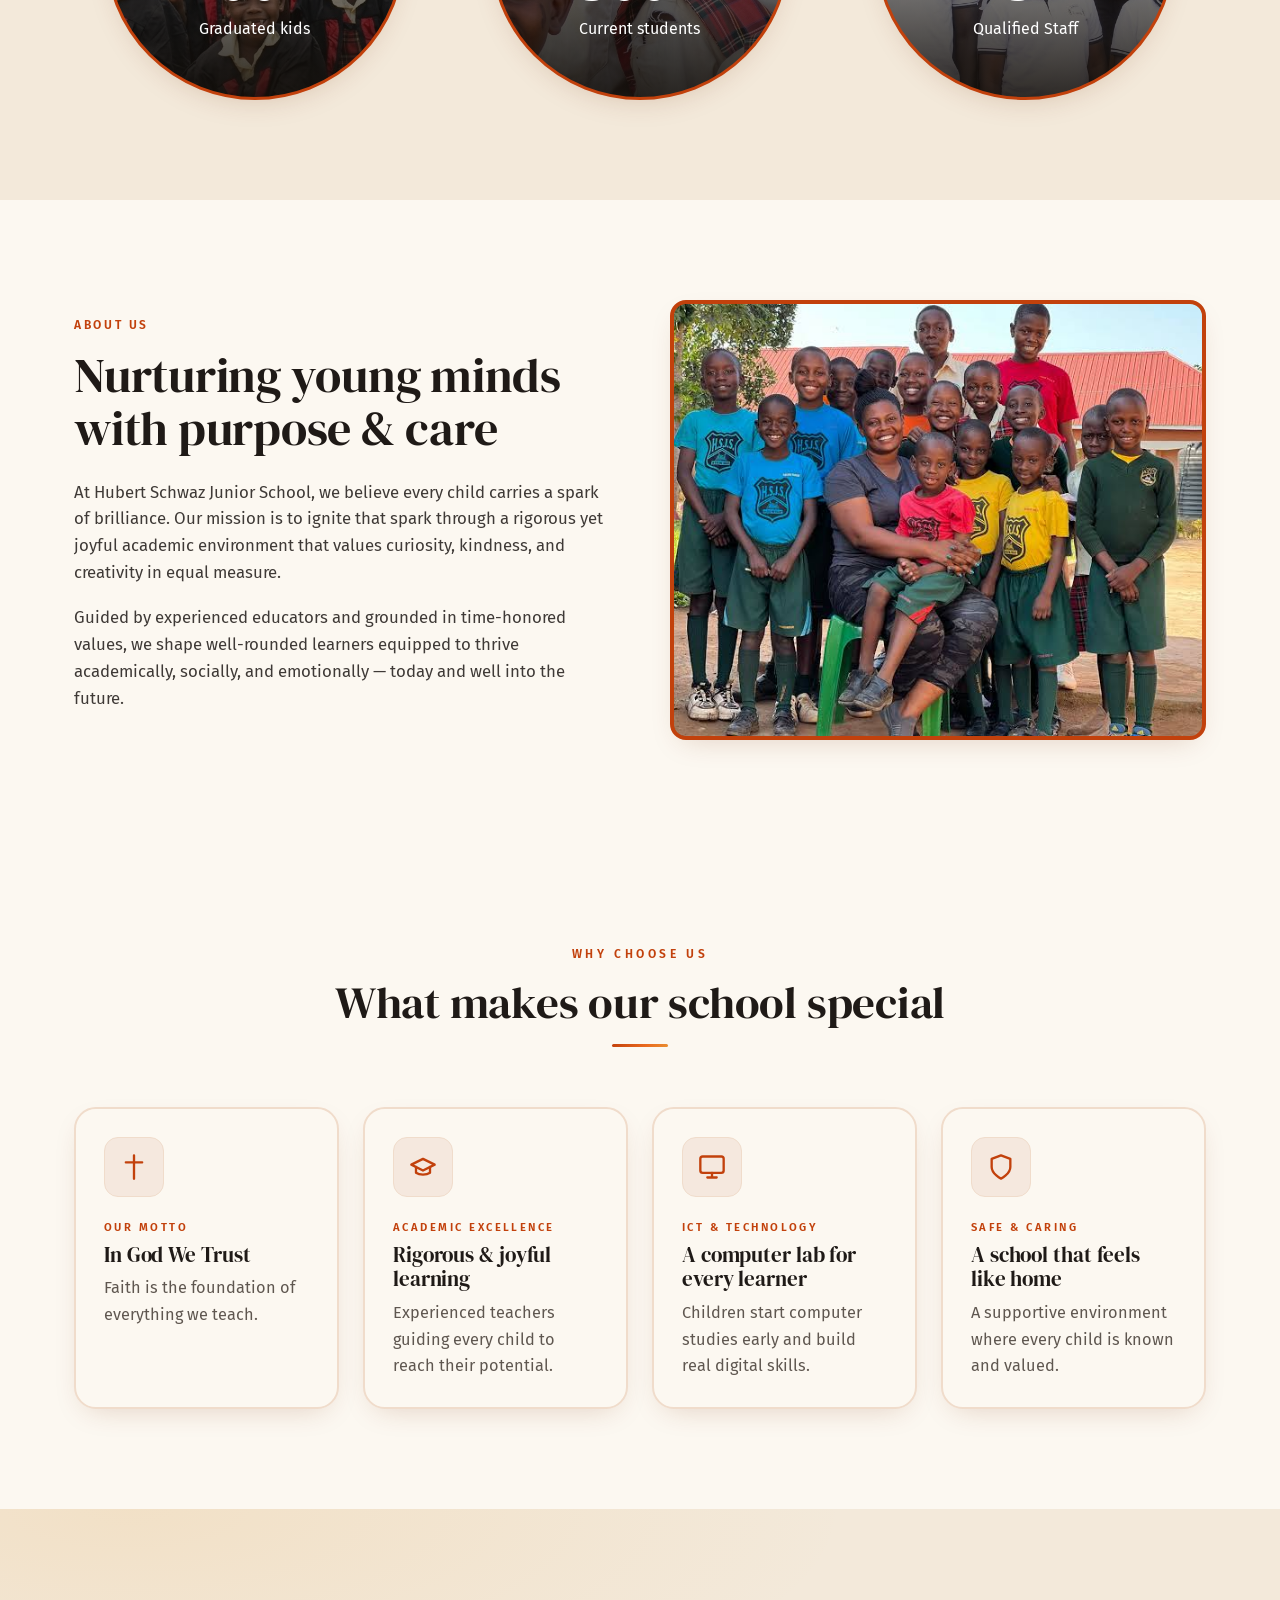
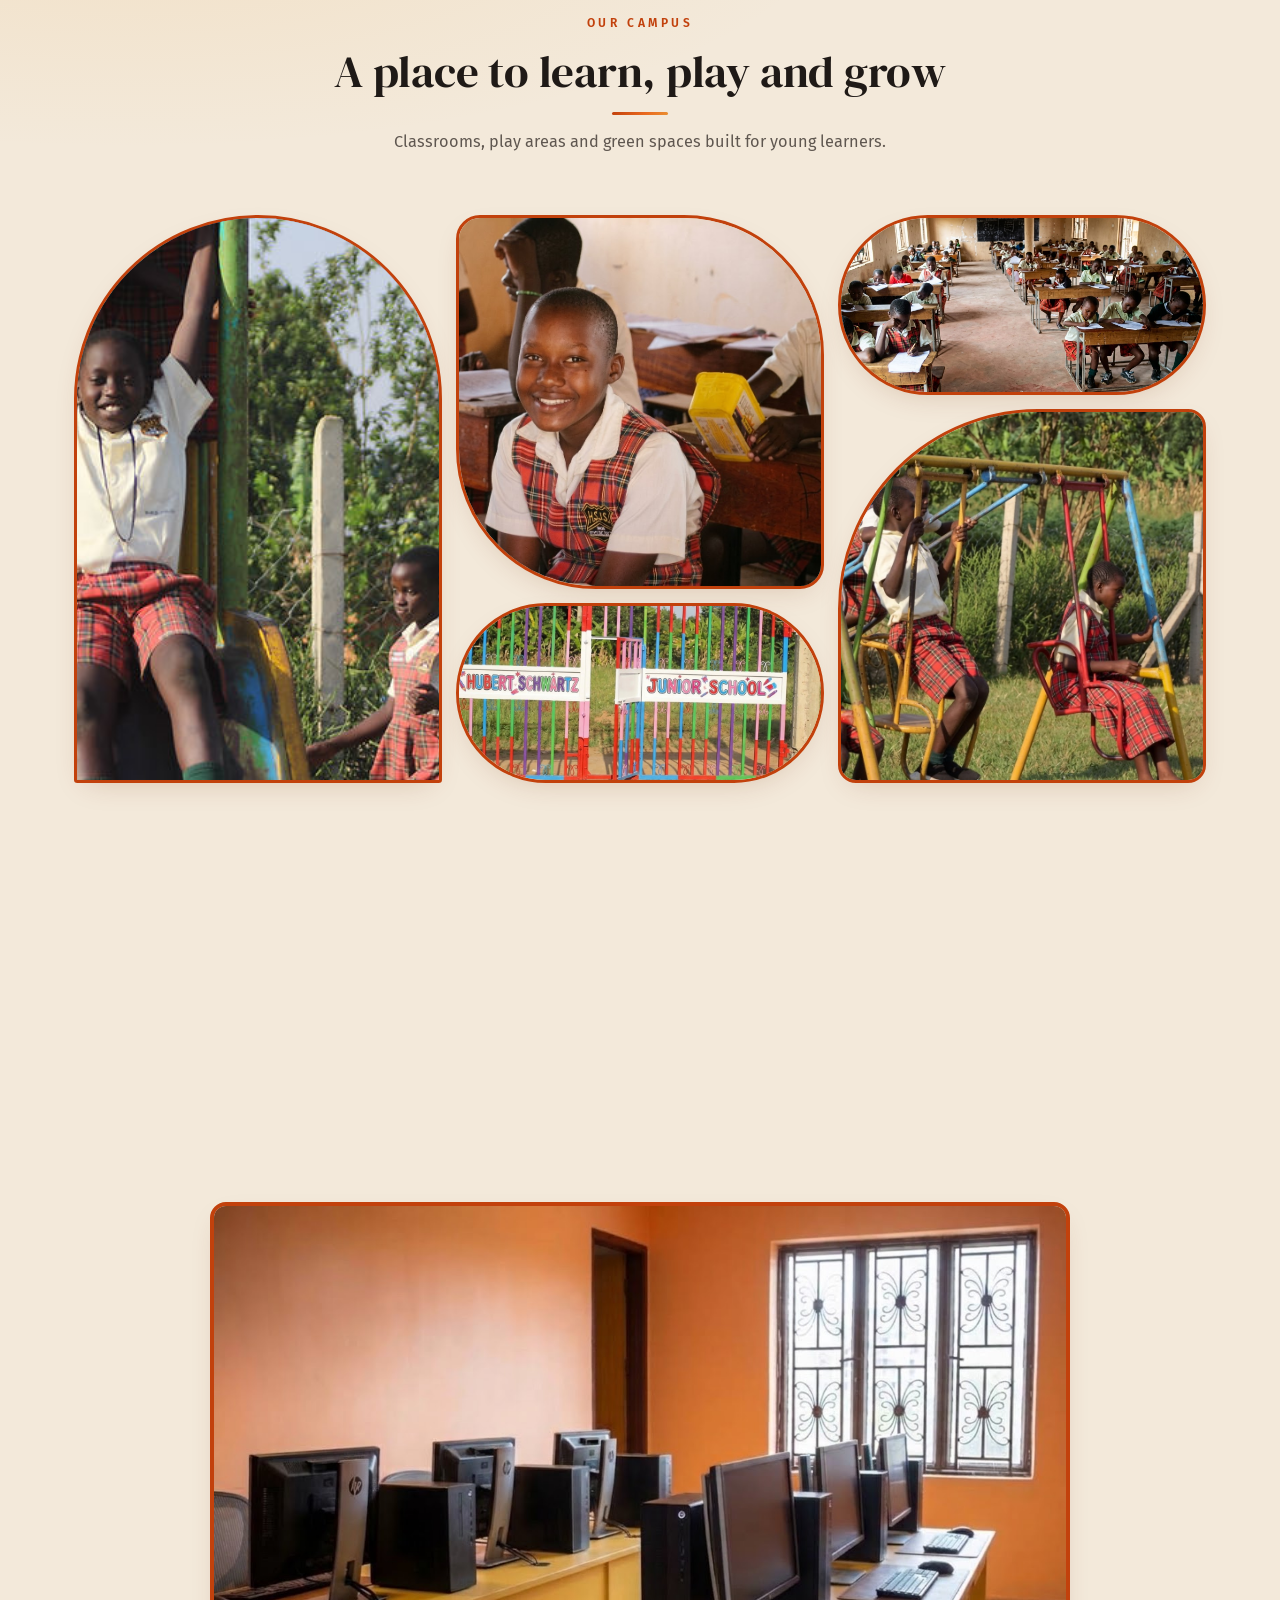
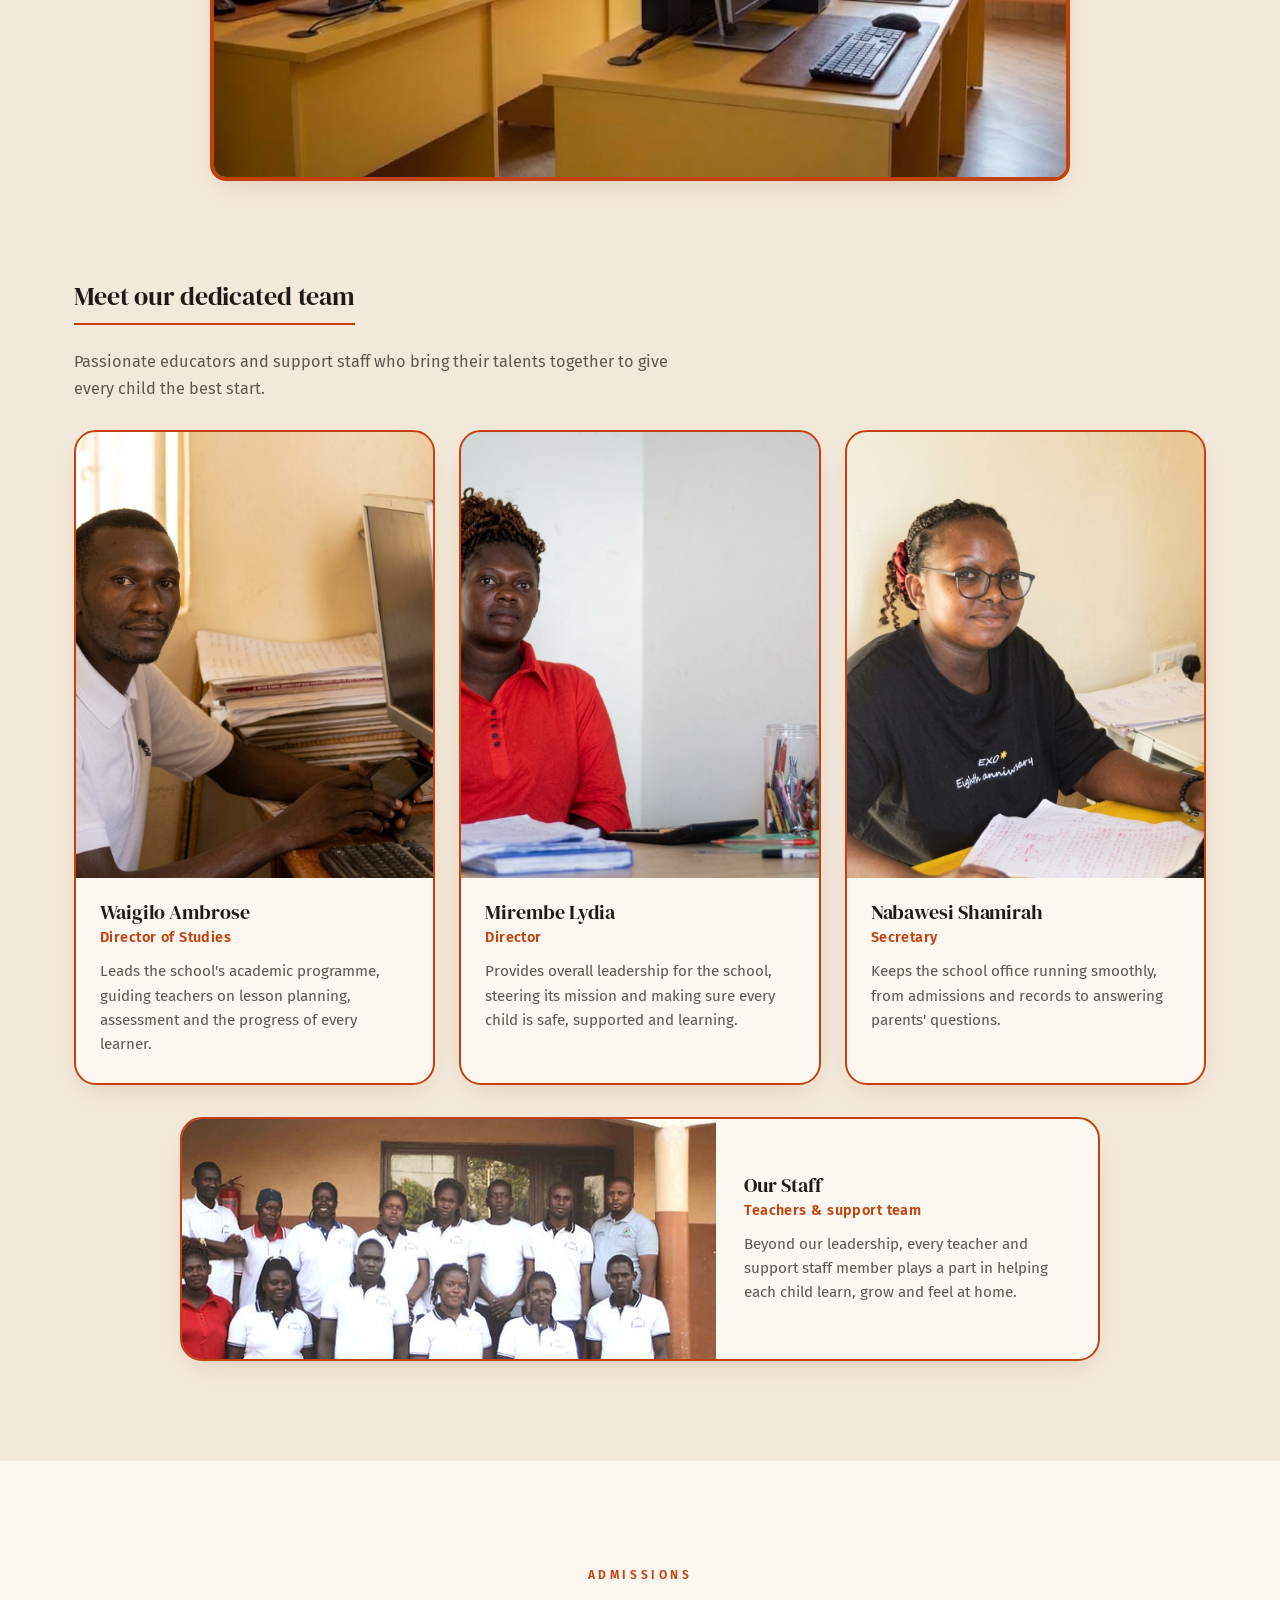
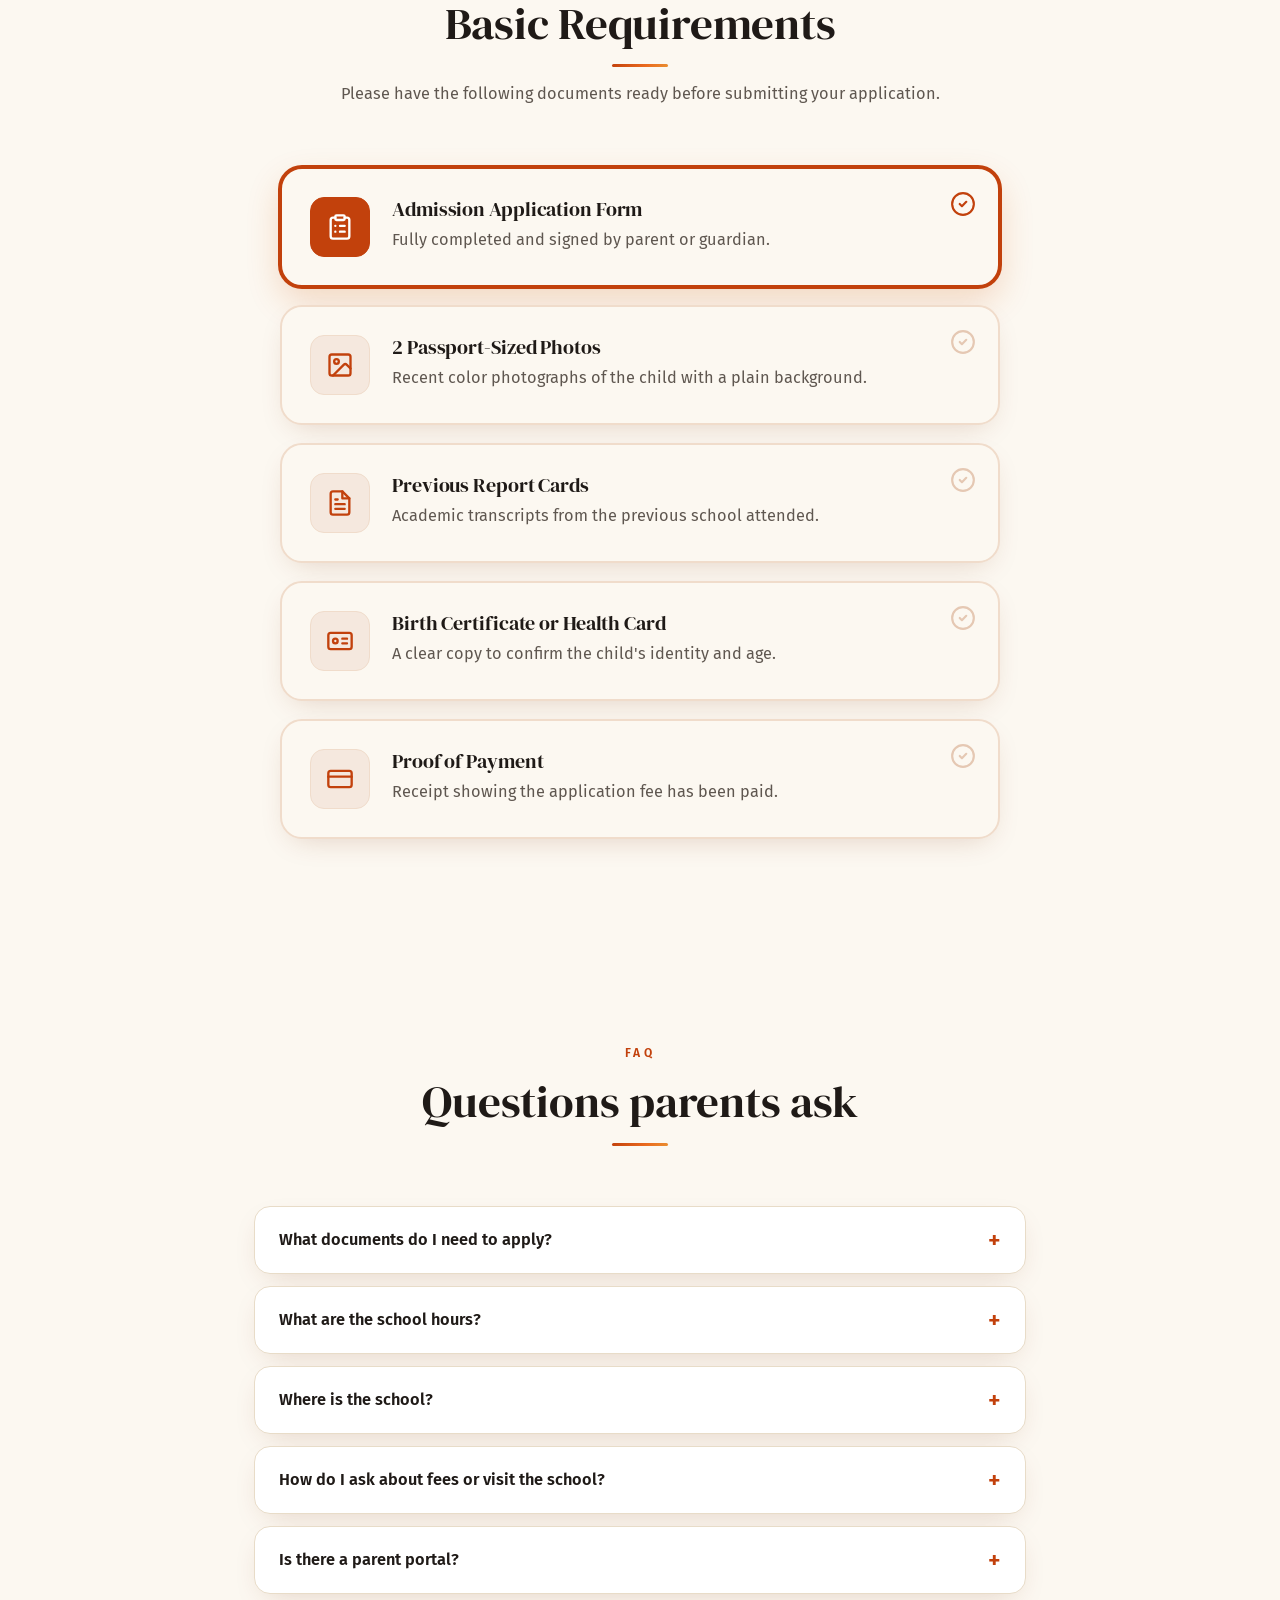
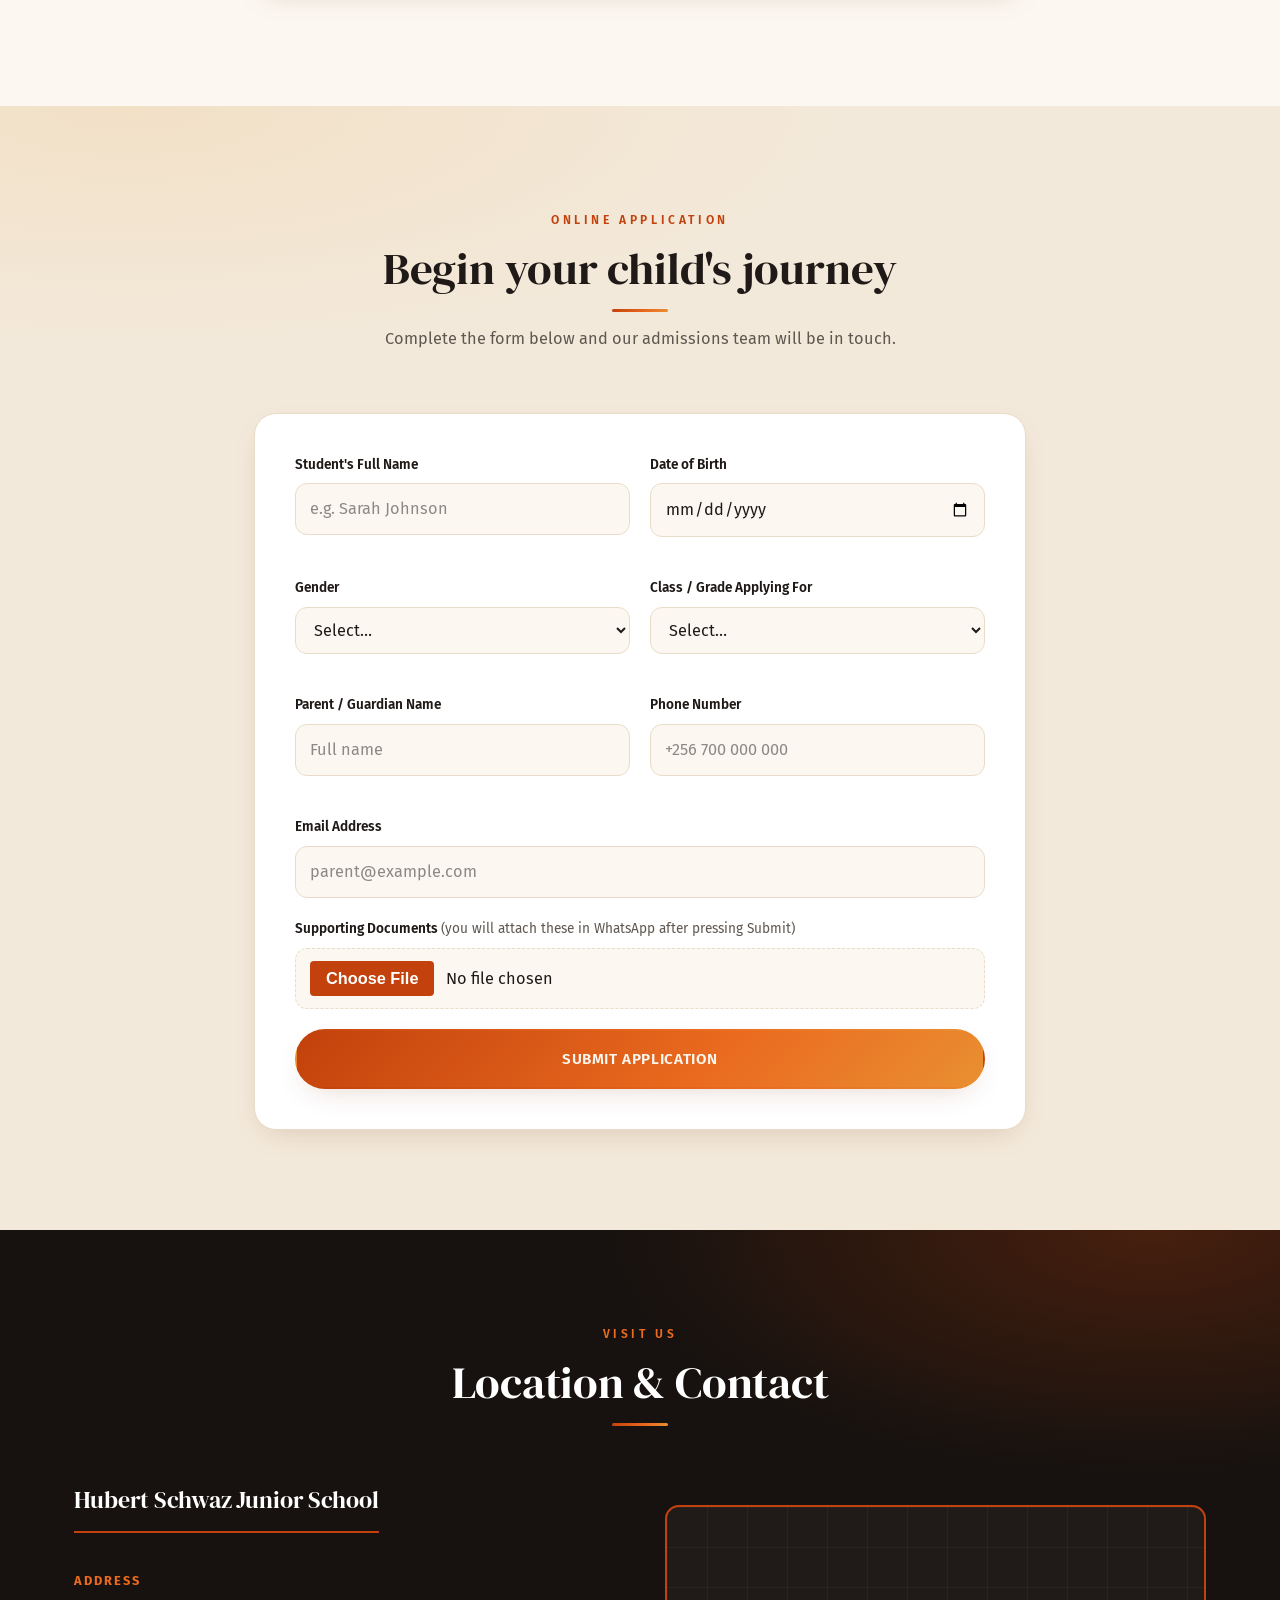
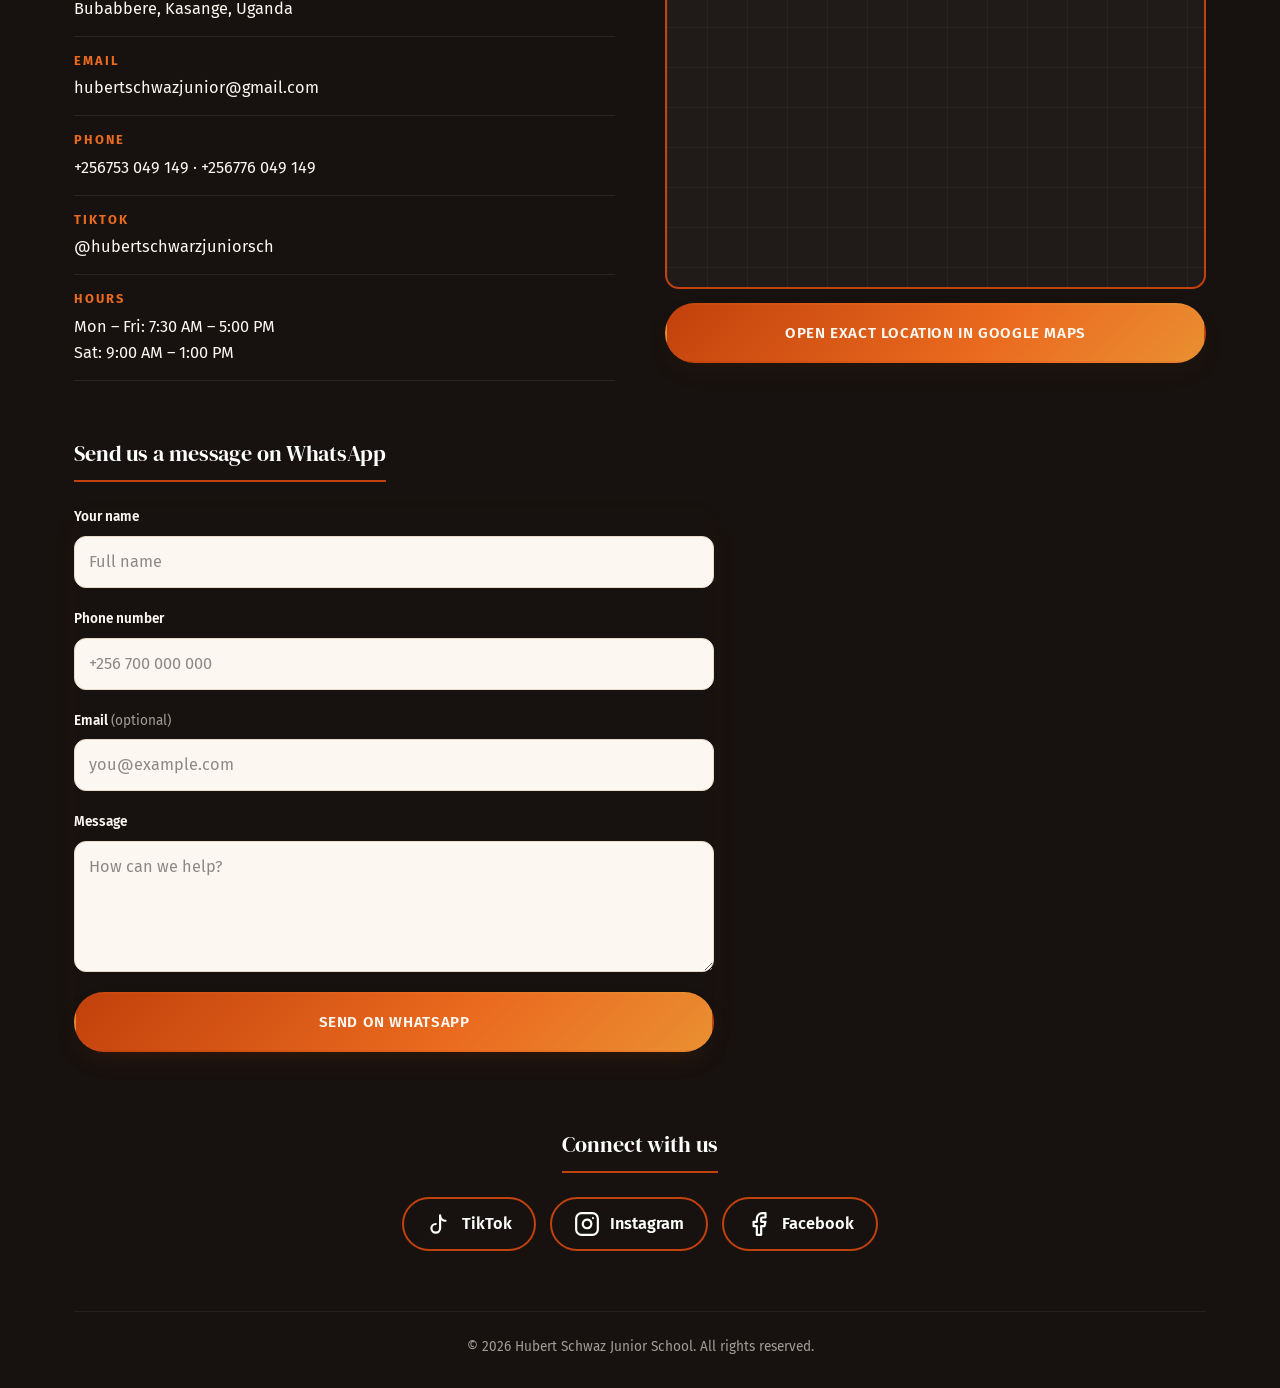
==== commit 1410a2df: "Change Portal link class and target attribute" ====
--- a/index.html
+++ b/index.html
@@ -133,7 +133,7 @@
     <p>Where academic excellence meets character formation. We nurture curious, confident, and compassionate young learners ready to shape tomorrow's world.</p>
     <div class="hero-actions">
       <a href="#apply" class="btn btn-primary">Apply Today <span aria-hidden="true">→</span></a>
-      <a href="https://hubertschwartzjuniorschool.onrender.com/" class="btn btn-outline" target="_blank" rel="noopener">Portal</a>
+      <a href="https://hubertschwartzjuniorschool.onrender.com/" class="nav-portal" target="_self">Portal</a>
     </div>
   </div>
 </section>
